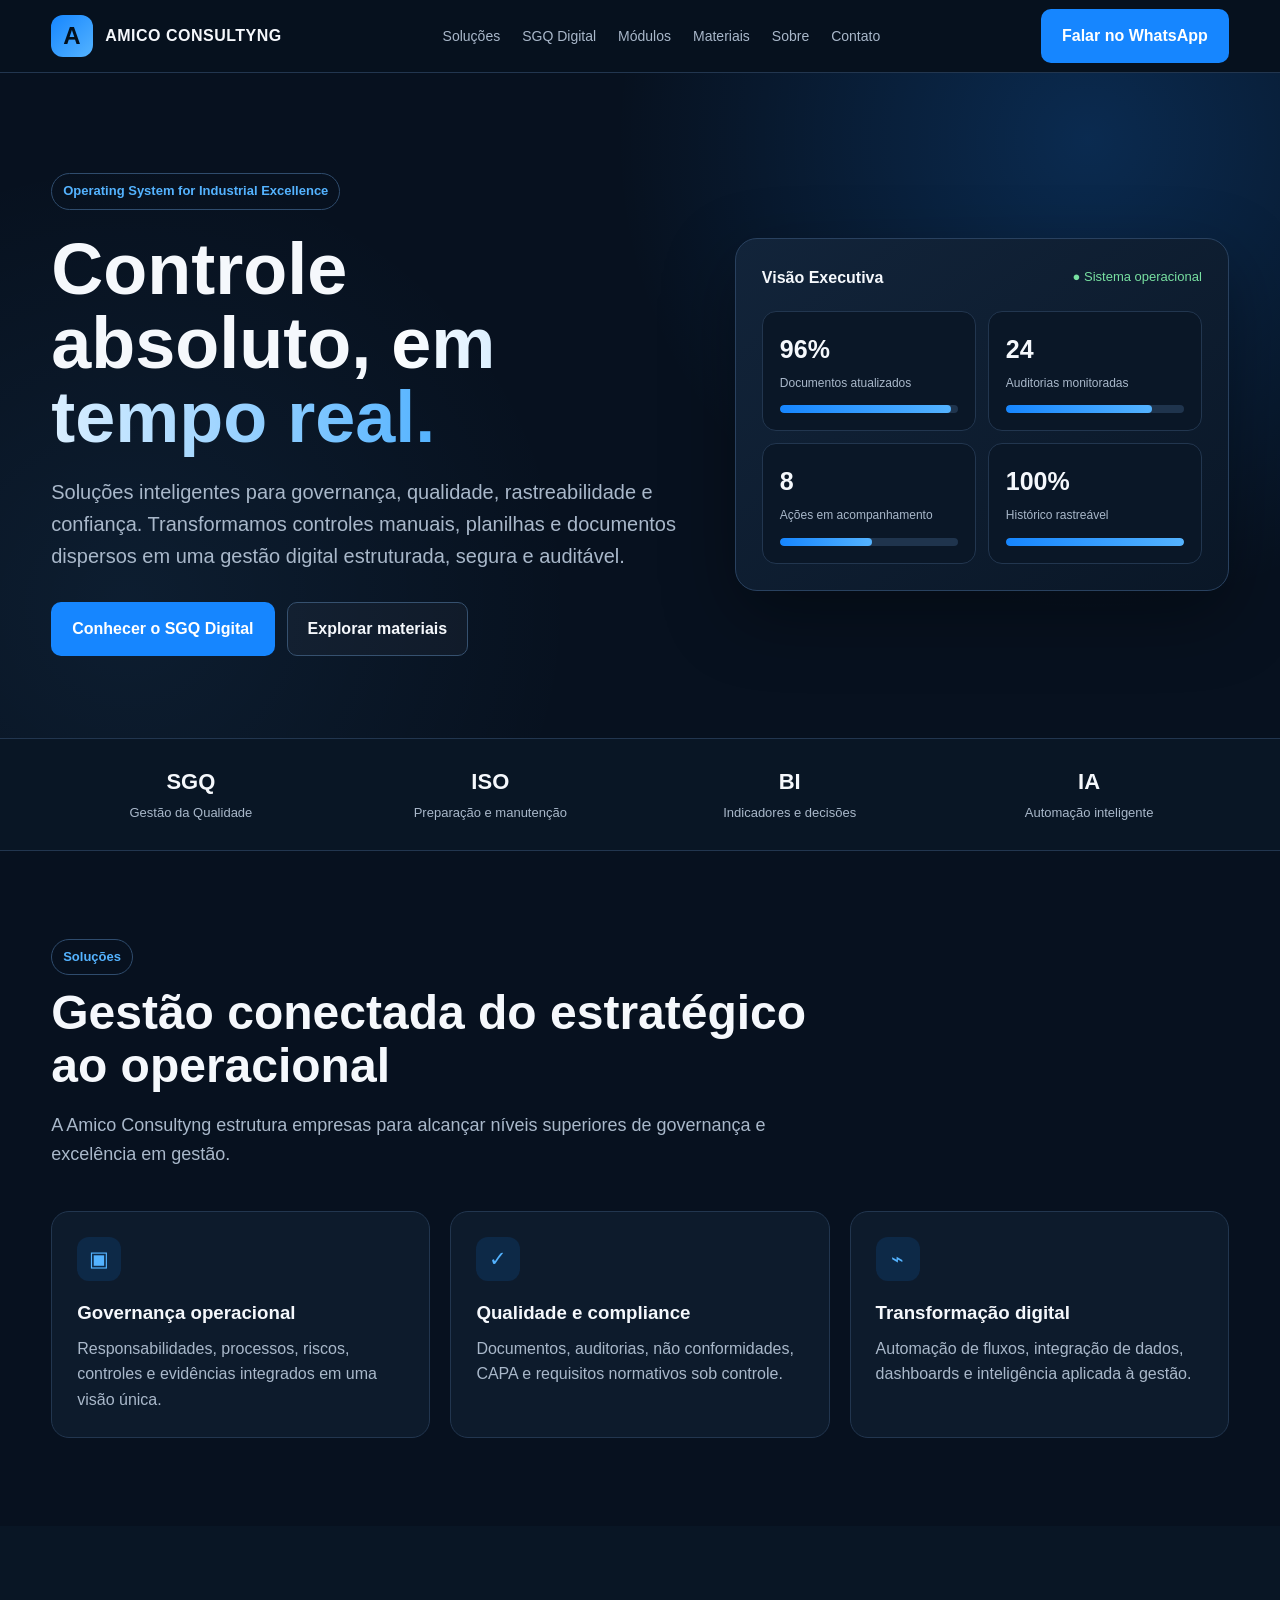
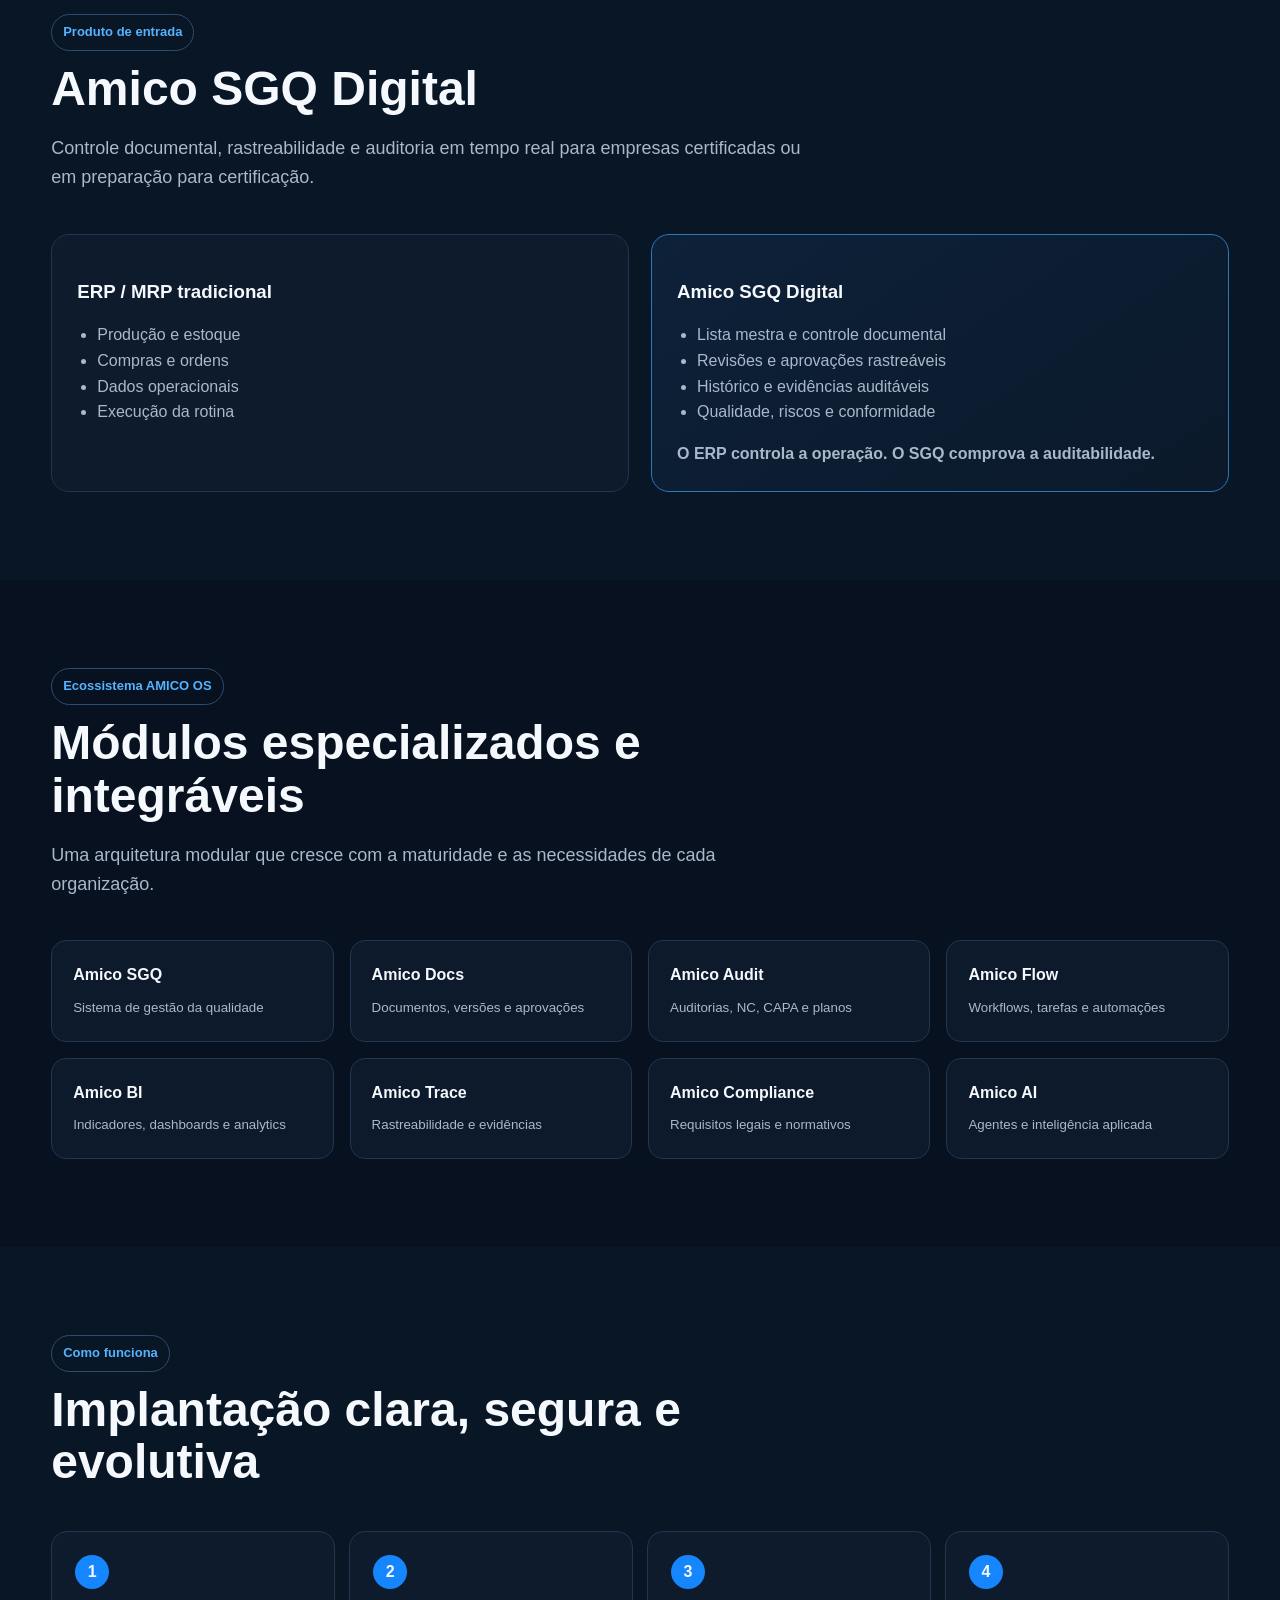
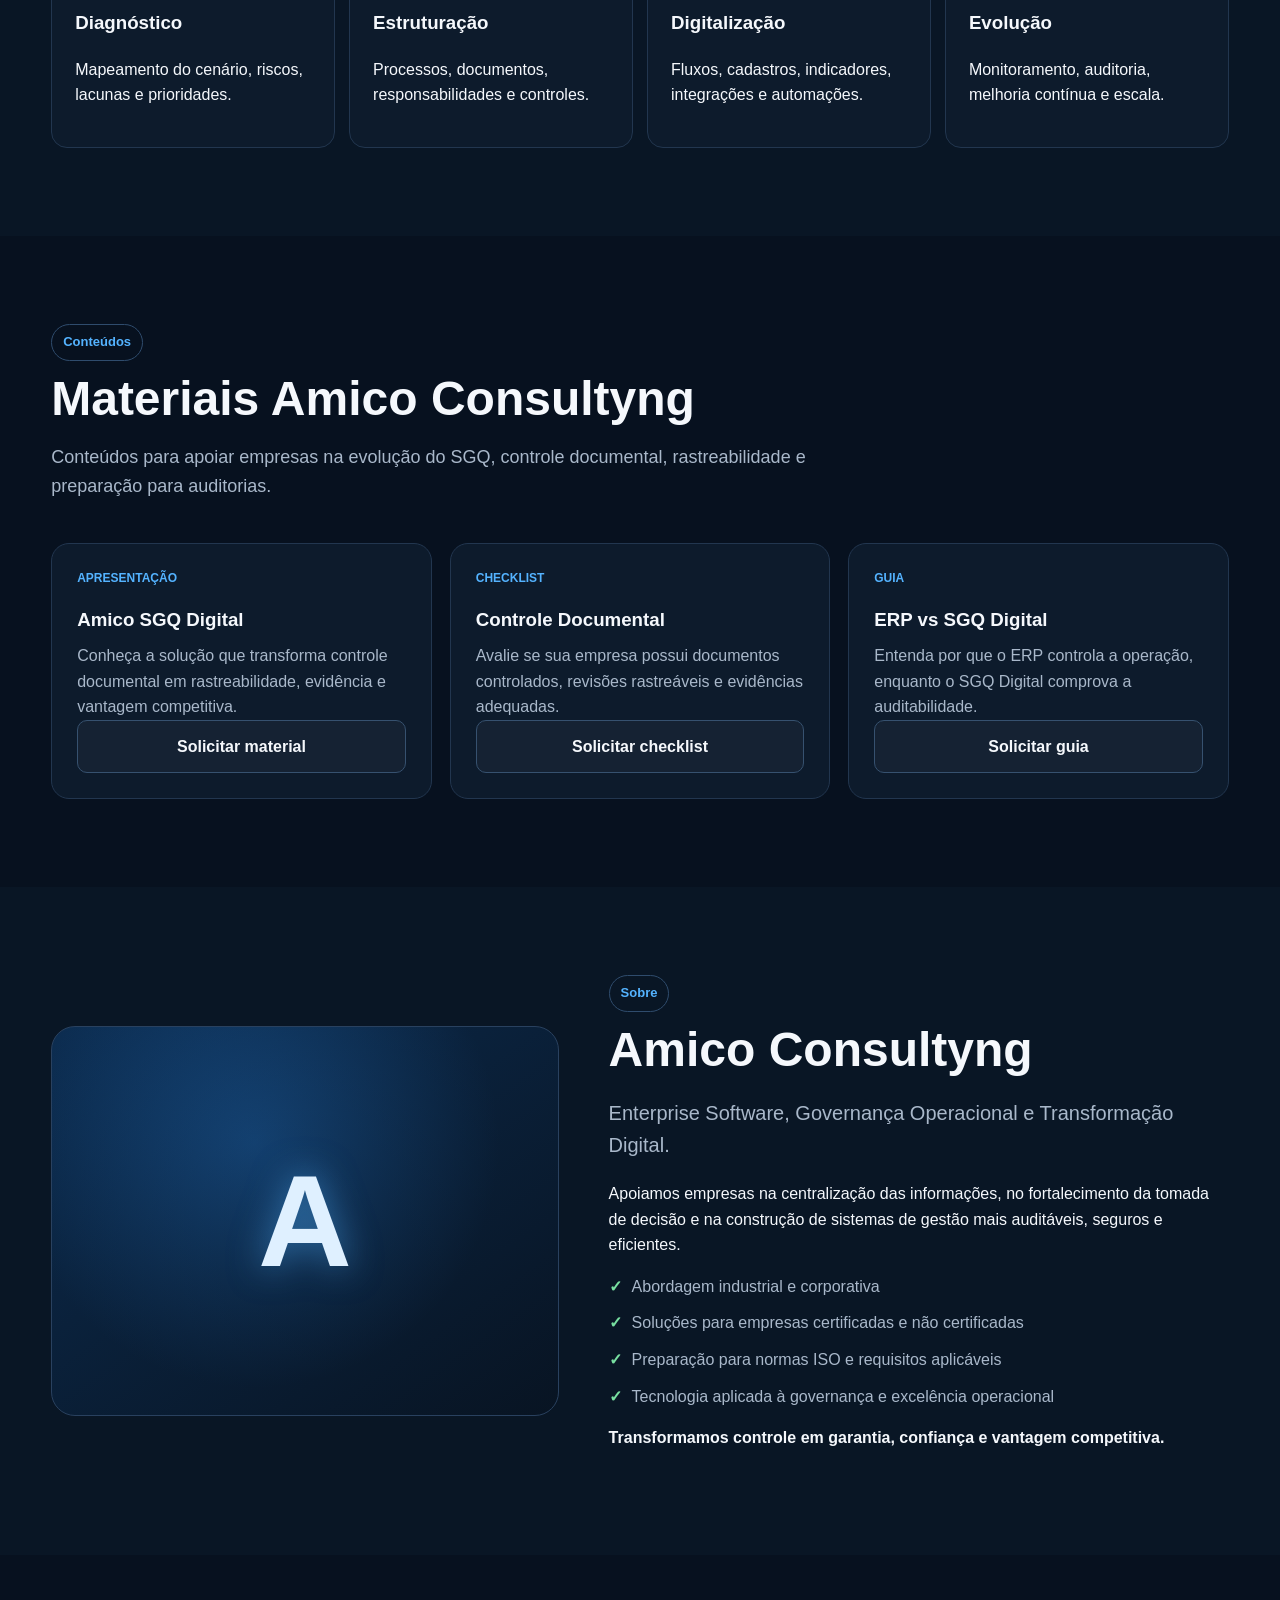
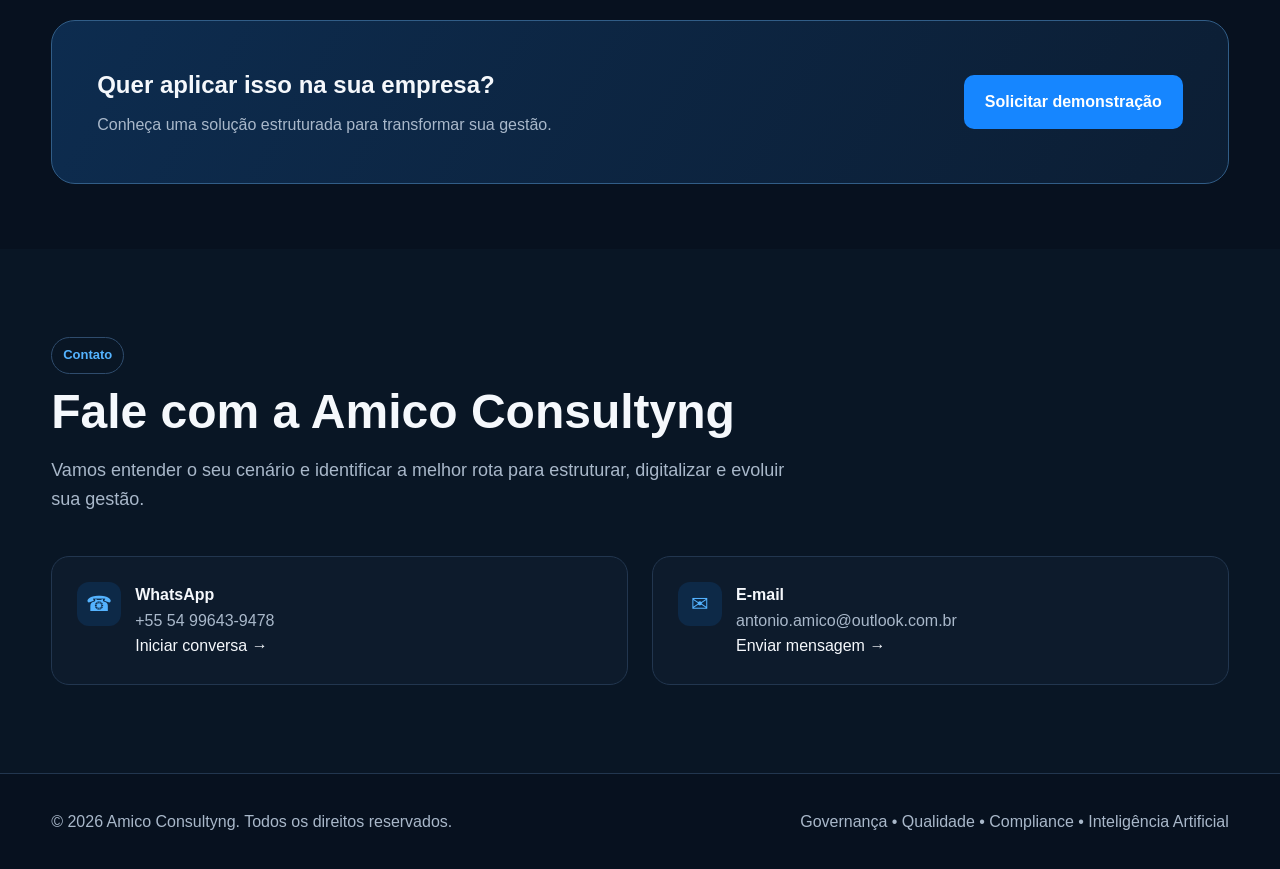
==== index.html @ 5201d505 "feat: criar site institucional completo da Amico Consultyng" ====
<!DOCTYPE html>
<html lang="pt-BR">
<head>
  <meta charset="UTF-8" />
  <meta name="viewport" content="width=device-width, initial-scale=1.0" />
  <meta name="description" content="Soluções inteligentes para sistemas de gestão, controle documental, rastreabilidade, auditorias e transformação digital." />
  <meta name="keywords" content="sistemas de gestão, SGQ Digital, controle documental, rastreabilidade, auditorias, ISO 9001, gestão da qualidade" />
  <meta name="theme-color" content="#07111f" />
  <title>Amico Consultyng | Sistemas de Gestão e SGQ Digital</title>
  <style>
    :root{--bg:#07111f;--surface:#0d1b2c;--surface2:#12243a;--blue:#1686ff;--blue2:#54b3ff;--text:#f5f8fc;--muted:#a9b8ca;--line:#22364f;--white:#fff;--max:1180px}
    *{box-sizing:border-box}html{scroll-behavior:smooth}body{margin:0;font-family:Inter,Segoe UI,Arial,sans-serif;background:var(--bg);color:var(--text);line-height:1.6}a{color:inherit;text-decoration:none}.container{width:min(92%,var(--max));margin:auto}.nav{position:sticky;top:0;z-index:50;background:rgba(7,17,31,.94);backdrop-filter:blur(14px);border-bottom:1px solid var(--line)}.nav-inner{min-height:72px;display:flex;align-items:center;justify-content:space-between;gap:28px}.brand{display:flex;align-items:center;gap:12px;font-weight:800;letter-spacing:.5px}.logo{width:42px;height:42px;border-radius:12px;display:grid;place-items:center;background:linear-gradient(135deg,var(--blue),var(--blue2));font-size:24px;color:#03101d}.links{display:flex;gap:22px;align-items:center;font-size:14px;color:var(--muted)}.links a:hover{color:var(--white)}.btn{display:inline-flex;align-items:center;justify-content:center;gap:8px;padding:13px 20px;border-radius:10px;font-weight:700;border:1px solid transparent;transition:.2s}.btn-primary{background:var(--blue);color:white}.btn-primary:hover{transform:translateY(-1px);background:#2a91ff}.btn-secondary{border-color:#36516f;background:rgba(255,255,255,.03)}.btn-secondary:hover{border-color:var(--blue2)}.hero{padding:100px 0 82px;background:radial-gradient(circle at 85% 10%,rgba(22,134,255,.22),transparent 38%),radial-gradient(circle at 10% 80%,rgba(84,179,255,.08),transparent 35%)}.eyebrow{display:inline-block;padding:7px 11px;border:1px solid #2f4c6d;border-radius:999px;color:var(--blue2);font-size:13px;font-weight:700}.hero-grid{display:grid;grid-template-columns:1.12fr .88fr;gap:55px;align-items:center}.hero h1{font-size:clamp(42px,6vw,72px);line-height:1.03;margin:22px 0}.gradient{background:linear-gradient(90deg,#fff,var(--blue2));-webkit-background-clip:text;background-clip:text;color:transparent}.lead{font-size:20px;color:var(--muted);max-width:720px}.actions{display:flex;flex-wrap:wrap;gap:12px;margin-top:30px}.hero-card{background:linear-gradient(145deg,var(--surface2),#0a1727);border:1px solid #29415f;border-radius:22px;padding:26px;box-shadow:0 25px 70px rgba(0,0,0,.35)}.dash-top{display:flex;justify-content:space-between;align-items:center;margin-bottom:20px}.status{color:#78e0a1;font-size:13px}.metric-grid{display:grid;grid-template-columns:1fr 1fr;gap:12px}.metric{background:#0a1727;border:1px solid var(--line);border-radius:14px;padding:17px}.metric strong{font-size:25px;display:block}.metric span{font-size:12px;color:var(--muted)}.bar{height:8px;background:#1f344d;border-radius:99px;margin-top:11px;overflow:hidden}.bar i{display:block;height:100%;background:linear-gradient(90deg,var(--blue),var(--blue2));border-radius:99px}.trust{border-top:1px solid var(--line);border-bottom:1px solid var(--line);background:#091625}.trust-inner{display:grid;grid-template-columns:repeat(4,1fr);gap:20px;padding:25px 0;text-align:center}.trust strong{display:block;font-size:22px}.trust span{color:var(--muted);font-size:13px}.section{padding:88px 0}.section.alt{background:#091625}.section-head{max-width:760px;margin-bottom:42px}.section h2{font-size:clamp(32px,4vw,48px);line-height:1.1;margin:12px 0}.section-head p{color:var(--muted);font-size:18px}.grid3{display:grid;grid-template-columns:repeat(3,1fr);gap:20px}.card{background:var(--surface);border:1px solid var(--line);border-radius:18px;padding:25px}.card:hover{border-color:#3d638a;transform:translateY(-2px);transition:.2s}.icon{width:44px;height:44px;border-radius:12px;display:grid;place-items:center;background:rgba(22,134,255,.13);color:var(--blue2);font-size:21px}.card h3{margin:17px 0 8px}.card p{color:var(--muted);margin:0}.compare{display:grid;grid-template-columns:1fr 1fr;gap:22px}.compare .card ul{padding-left:20px;color:var(--muted)}.compare .highlight{border-color:#2e78b9;background:linear-gradient(145deg,#0d2139,#0b192a)}.modules{display:grid;grid-template-columns:repeat(4,1fr);gap:16px}.module{padding:21px;border-radius:15px;background:#0c1a2b;border:1px solid var(--line)}.module b{display:block;margin-bottom:6px}.module small{color:var(--muted)}.process{display:grid;grid-template-columns:repeat(4,1fr);gap:14px;counter-reset:step}.step{counter-increment:step;padding:23px;background:var(--surface);border:1px solid var(--line);border-radius:16px}.step:before{content:counter(step);display:grid;place-items:center;width:34px;height:34px;border-radius:50%;background:var(--blue);font-weight:800;margin-bottom:14px}.materials{display:grid;grid-template-columns:repeat(3,1fr);gap:18px}.material{display:flex;flex-direction:column;min-height:230px}.material .tag{color:var(--blue2);font-size:12px;font-weight:700;text-transform:uppercase}.material .btn{margin-top:auto}.about{display:grid;grid-template-columns:.9fr 1.1fr;gap:50px;align-items:center}.about-panel{min-height:390px;border-radius:24px;border:1px solid #29415f;background:linear-gradient(145deg,rgba(22,134,255,.18),rgba(7,17,31,.4)),radial-gradient(circle at 40% 30%,#153e68,transparent 60%);display:grid;place-items:center}.about-logo{font-size:130px;font-weight:900;color:#dff0ff;text-shadow:0 0 35px rgba(84,179,255,.55)}.check{list-style:none;padding:0}.check li{margin:11px 0;color:var(--muted)}.check li:before{content:'✓';color:#78e0a1;font-weight:900;margin-right:10px}.cta{padding:65px 0}.cta-box{border-radius:24px;padding:45px;background:linear-gradient(120deg,#0d2c4f,#0c1e34);border:1px solid #315d87;display:flex;justify-content:space-between;align-items:center;gap:30px}.cta-box h2{margin:0 0 8px}.cta-box p{color:var(--muted);margin:0}.contact-grid{display:grid;grid-template-columns:1fr 1fr;gap:24px}.contact-item{display:flex;gap:14px;align-items:flex-start}.contact-item b{display:block}.contact-item span{color:var(--muted)}footer{border-top:1px solid var(--line);padding:35px 0;color:var(--muted)}.footer-inner{display:flex;justify-content:space-between;gap:20px;flex-wrap:wrap}.menu-btn{display:none;background:none;border:1px solid var(--line);color:white;border-radius:8px;padding:8px 10px}
    @media(max-width:900px){.hero-grid,.about,.compare,.contact-grid{grid-template-columns:1fr}.grid3,.materials{grid-template-columns:1fr 1fr}.modules,.process{grid-template-columns:1fr 1fr}.links{display:none;position:absolute;top:72px;left:0;right:0;background:#07111f;padding:20px;flex-direction:column;border-bottom:1px solid var(--line)}.links.open{display:flex}.menu-btn{display:block}.hero{padding-top:70px}.trust-inner{grid-template-columns:1fr 1fr}.cta-box{align-items:flex-start;flex-direction:column}}
    @media(max-width:600px){.grid3,.materials,.modules,.process{grid-template-columns:1fr}.hero h1{font-size:44px}.metric-grid{grid-template-columns:1fr}.section{padding:65px 0}.cta-box{padding:30px}.nav .btn-primary{display:none}}
  </style>
</head>
<body>
  <nav class="nav">
    <div class="container nav-inner">
      <a class="brand" href="#inicio"><span class="logo">A</span><span>AMICO CONSULTYNG</span></a>
      <button class="menu-btn" aria-label="Abrir menu" onclick="document.querySelector('.links').classList.toggle('open')">☰</button>
      <div class="links">
        <a href="#solucoes">Soluções</a><a href="#sgq">SGQ Digital</a><a href="#modulos">Módulos</a><a href="#materiais">Materiais</a><a href="#sobre">Sobre</a><a href="#contato">Contato</a>
      </div>
      <a class="btn btn-primary" href="https://wa.me/5554996439478?text=Olá,%20vi%20o%20site%20da%20Amico%20Consultyng%20e%20quero%20conhecer%20o%20SGQ%20Digital." target="_blank" rel="noopener">Falar no WhatsApp</a>
    </div>
  </nav>

  <header id="inicio" class="hero">
    <div class="container hero-grid">
      <div>
        <span class="eyebrow">Operating System for Industrial Excellence</span>
        <h1>Controle absoluto, <span class="gradient">em tempo real.</span></h1>
        <p class="lead">Soluções inteligentes para governança, qualidade, rastreabilidade e confiança. Transformamos controles manuais, planilhas e documentos dispersos em uma gestão digital estruturada, segura e auditável.</p>
        <div class="actions"><a class="btn btn-primary" href="#sgq">Conhecer o SGQ Digital</a><a class="btn btn-secondary" href="#materiais">Explorar materiais</a></div>
      </div>
      <div class="hero-card" aria-label="Prévia de dashboard">
        <div class="dash-top"><strong>Visão Executiva</strong><span class="status">● Sistema operacional</span></div>
        <div class="metric-grid">
          <div class="metric"><strong>96%</strong><span>Documentos atualizados</span><div class="bar"><i style="width:96%"></i></div></div>
          <div class="metric"><strong>24</strong><span>Auditorias monitoradas</span><div class="bar"><i style="width:82%"></i></div></div>
          <div class="metric"><strong>8</strong><span>Ações em acompanhamento</span><div class="bar"><i style="width:52%"></i></div></div>
          <div class="metric"><strong>100%</strong><span>Histórico rastreável</span><div class="bar"><i style="width:100%"></i></div></div>
        </div>
      </div>
    </div>
  </header>

  <section class="trust"><div class="container trust-inner"><div><strong>SGQ</strong><span>Gestão da Qualidade</span></div><div><strong>ISO</strong><span>Preparação e manutenção</span></div><div><strong>BI</strong><span>Indicadores e decisões</span></div><div><strong>IA</strong><span>Automação inteligente</span></div></div></section>

  <section id="solucoes" class="section"><div class="container"><div class="section-head"><span class="eyebrow">Soluções</span><h2>Gestão conectada do estratégico ao operacional</h2><p>A Amico Consultyng estrutura empresas para alcançar níveis superiores de governança e excelência em gestão.</p></div><div class="grid3">
    <article class="card"><div class="icon">▣</div><h3>Governança operacional</h3><p>Responsabilidades, processos, riscos, controles e evidências integrados em uma visão única.</p></article>
    <article class="card"><div class="icon">✓</div><h3>Qualidade e compliance</h3><p>Documentos, auditorias, não conformidades, CAPA e requisitos normativos sob controle.</p></article>
    <article class="card"><div class="icon">⌁</div><h3>Transformação digital</h3><p>Automação de fluxos, integração de dados, dashboards e inteligência aplicada à gestão.</p></article>
  </div></div></section>

  <section id="sgq" class="section alt"><div class="container"><div class="section-head"><span class="eyebrow">Produto de entrada</span><h2>Amico SGQ Digital</h2><p>Controle documental, rastreabilidade e auditoria em tempo real para empresas certificadas ou em preparação para certificação.</p></div><div class="compare">
    <article class="card"><h3>ERP / MRP tradicional</h3><ul><li>Produção e estoque</li><li>Compras e ordens</li><li>Dados operacionais</li><li>Execução da rotina</li></ul></article>
    <article class="card highlight"><h3>Amico SGQ Digital</h3><ul><li>Lista mestra e controle documental</li><li>Revisões e aprovações rastreáveis</li><li>Histórico e evidências auditáveis</li><li>Qualidade, riscos e conformidade</li></ul><p><strong>O ERP controla a operação. O SGQ comprova a auditabilidade.</strong></p></article>
  </div></div></section>

  <section id="modulos" class="section"><div class="container"><div class="section-head"><span class="eyebrow">Ecossistema AMICO OS</span><h2>Módulos especializados e integráveis</h2><p>Uma arquitetura modular que cresce com a maturidade e as necessidades de cada organização.</p></div><div class="modules">
    <div class="module"><b>Amico SGQ</b><small>Sistema de gestão da qualidade</small></div><div class="module"><b>Amico Docs</b><small>Documentos, versões e aprovações</small></div><div class="module"><b>Amico Audit</b><small>Auditorias, NC, CAPA e planos</small></div><div class="module"><b>Amico Flow</b><small>Workflows, tarefas e automações</small></div><div class="module"><b>Amico BI</b><small>Indicadores, dashboards e analytics</small></div><div class="module"><b>Amico Trace</b><small>Rastreabilidade e evidências</small></div><div class="module"><b>Amico Compliance</b><small>Requisitos legais e normativos</small></div><div class="module"><b>Amico AI</b><small>Agentes e inteligência aplicada</small></div>
  </div></div></section>

  <section class="section alt"><div class="container"><div class="section-head"><span class="eyebrow">Como funciona</span><h2>Implantação clara, segura e evolutiva</h2></div><div class="process"><div class="step"><h3>Diagnóstico</h3><p>Mapeamento do cenário, riscos, lacunas e prioridades.</p></div><div class="step"><h3>Estruturação</h3><p>Processos, documentos, responsabilidades e controles.</p></div><div class="step"><h3>Digitalização</h3><p>Fluxos, cadastros, indicadores, integrações e automações.</p></div><div class="step"><h3>Evolução</h3><p>Monitoramento, auditoria, melhoria contínua e escala.</p></div></div></div></section>

  <section id="materiais" class="section"><div class="container"><div class="section-head"><span class="eyebrow">Conteúdos</span><h2>Materiais Amico Consultyng</h2><p>Conteúdos para apoiar empresas na evolução do SGQ, controle documental, rastreabilidade e preparação para auditorias.</p></div><div class="materials">
    <article class="card material"><span class="tag">Apresentação</span><h3>Amico SGQ Digital</h3><p>Conheça a solução que transforma controle documental em rastreabilidade, evidência e vantagem competitiva.</p><a class="btn btn-secondary" href="#contato">Solicitar material</a></article>
    <article class="card material"><span class="tag">Checklist</span><h3>Controle Documental</h3><p>Avalie se sua empresa possui documentos controlados, revisões rastreáveis e evidências adequadas.</p><a class="btn btn-secondary" href="#contato">Solicitar checklist</a></article>
    <article class="card material"><span class="tag">Guia</span><h3>ERP vs SGQ Digital</h3><p>Entenda por que o ERP controla a operação, enquanto o SGQ Digital comprova a auditabilidade.</p><a class="btn btn-secondary" href="#contato">Solicitar guia</a></article>
  </div></div></section>

  <section id="sobre" class="section alt"><div class="container about"><div class="about-panel"><div class="about-logo">A</div></div><div><span class="eyebrow">Sobre</span><h2>Amico Consultyng</h2><p class="lead">Enterprise Software, Governança Operacional e Transformação Digital.</p><p>Apoiamos empresas na centralização das informações, no fortalecimento da tomada de decisão e na construção de sistemas de gestão mais auditáveis, seguros e eficientes.</p><ul class="check"><li>Abordagem industrial e corporativa</li><li>Soluções para empresas certificadas e não certificadas</li><li>Preparação para normas ISO e requisitos aplicáveis</li><li>Tecnologia aplicada à governança e excelência operacional</li></ul><p><strong>Transformamos controle em garantia, confiança e vantagem competitiva.</strong></p></div></div></section>

  <section class="cta"><div class="container"><div class="cta-box"><div><h2>Quer aplicar isso na sua empresa?</h2><p>Conheça uma solução estruturada para transformar sua gestão.</p></div><a class="btn btn-primary" href="https://wa.me/5554996439478?text=Olá,%20quero%20solicitar%20uma%20demonstração%20da%20Amico%20Consultyng." target="_blank" rel="noopener">Solicitar demonstração</a></div></div></section>

  <section id="contato" class="section alt"><div class="container"><div class="section-head"><span class="eyebrow">Contato</span><h2>Fale com a Amico Consultyng</h2><p>Vamos entender o seu cenário e identificar a melhor rota para estruturar, digitalizar e evoluir sua gestão.</p></div><div class="contact-grid">
    <div class="card contact-item"><div class="icon">☎</div><div><b>WhatsApp</b><span>+55 54 99643-9478</span><br><a href="https://wa.me/5554996439478" target="_blank" rel="noopener">Iniciar conversa →</a></div></div>
    <div class="card contact-item"><div class="icon">✉</div><div><b>E-mail</b><span>antonio.amico@outlook.com.br</span><br><a href="mailto:antonio.amico@outlook.com.br">Enviar mensagem →</a></div></div>
  </div></div></section>

  <footer><div class="container footer-inner"><div>© <span id="year"></span> Amico Consultyng. Todos os direitos reservados.</div><div>Governança • Qualidade • Compliance • Inteligência Artificial</div></div></footer>
  <script>document.getElementById('year').textContent=new Date().getFullYear();document.querySelectorAll('.links a').forEach(a=>a.addEventListener('click',()=>document.querySelector('.links').classList.remove('open')));</script>
</body>
</html>
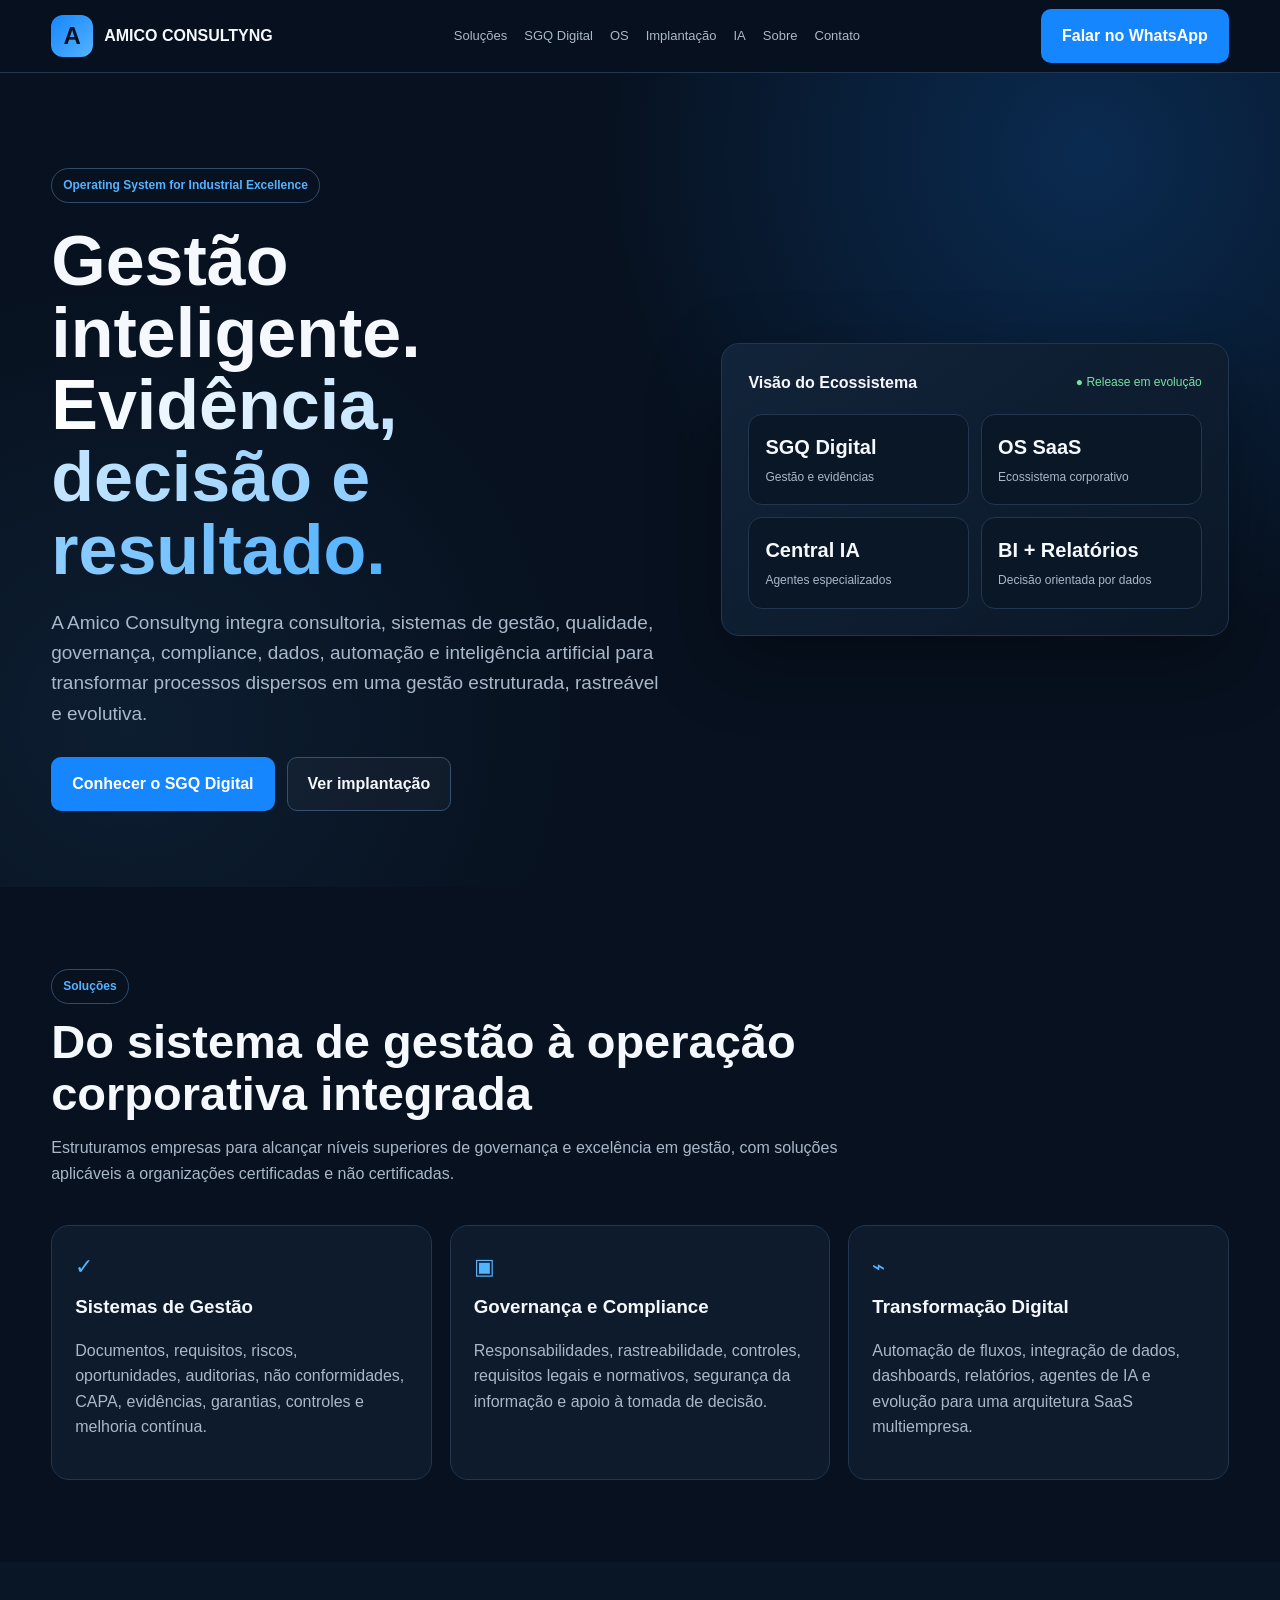
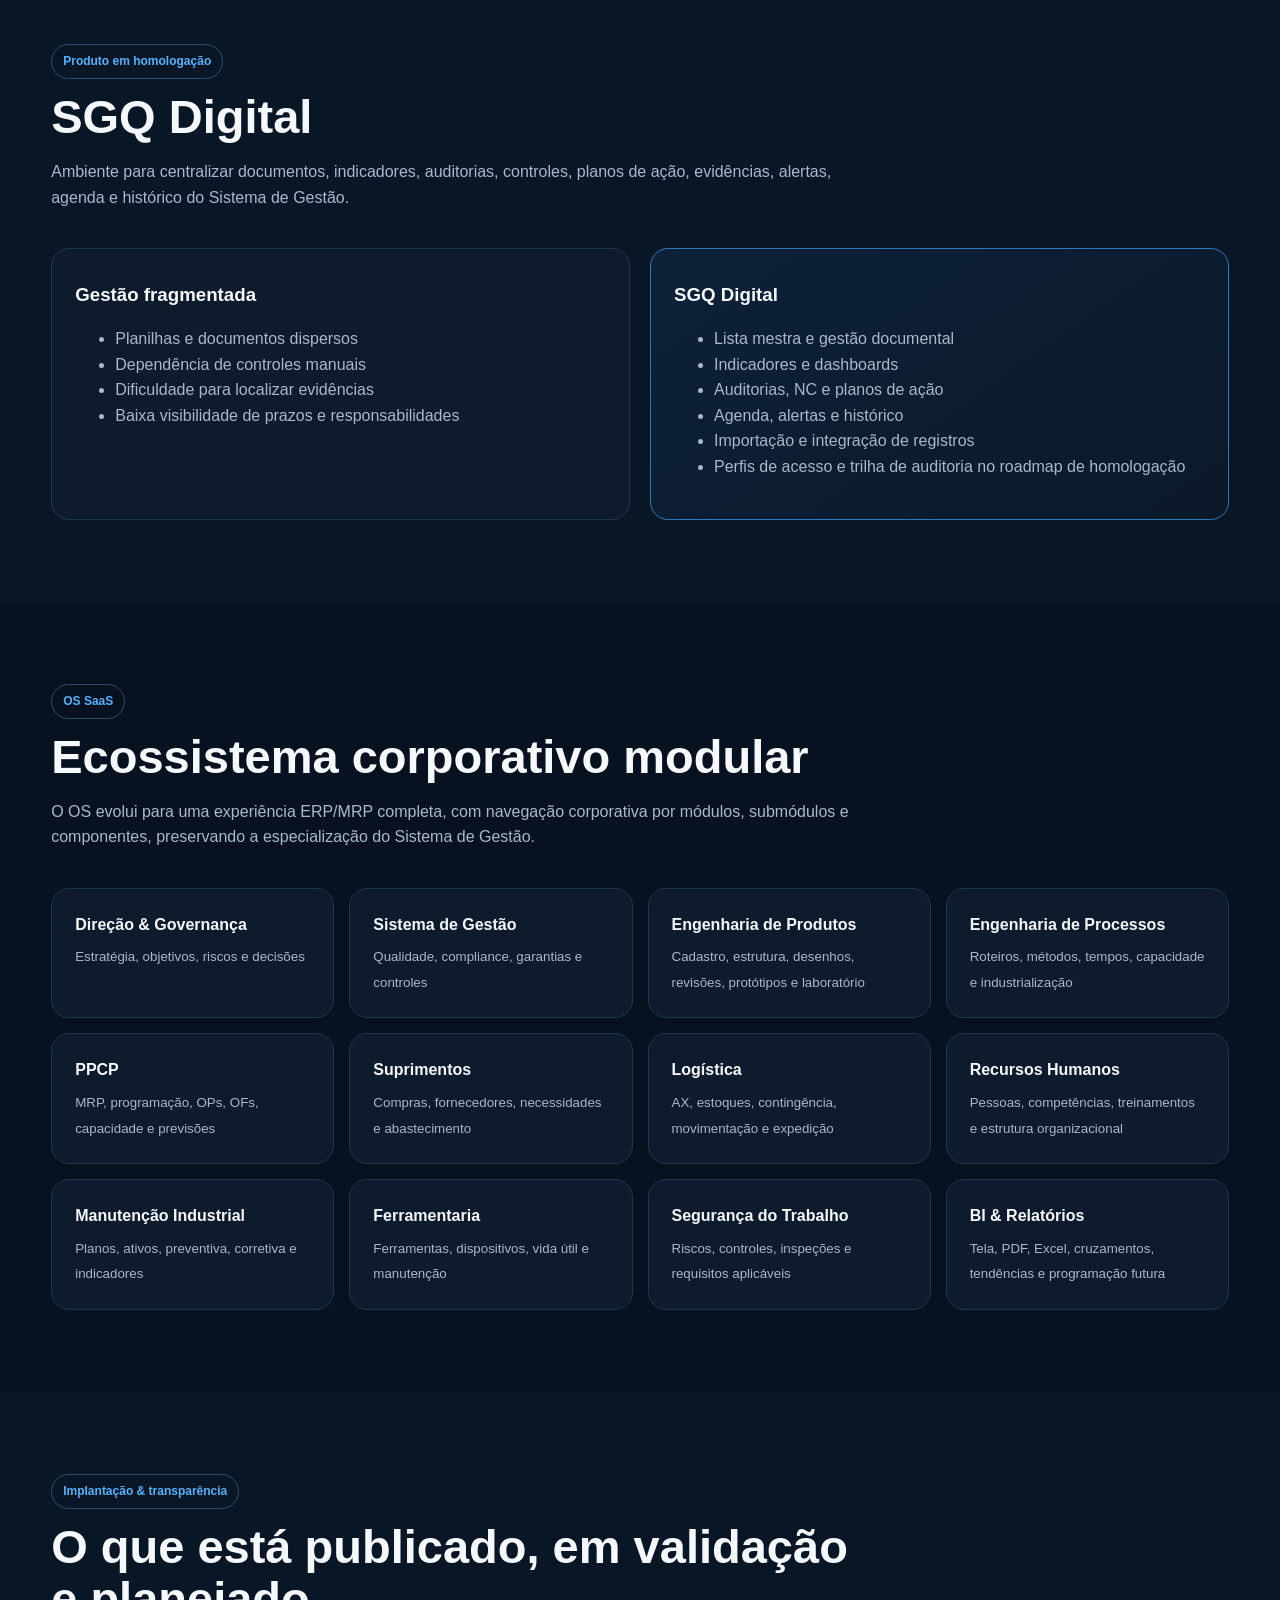
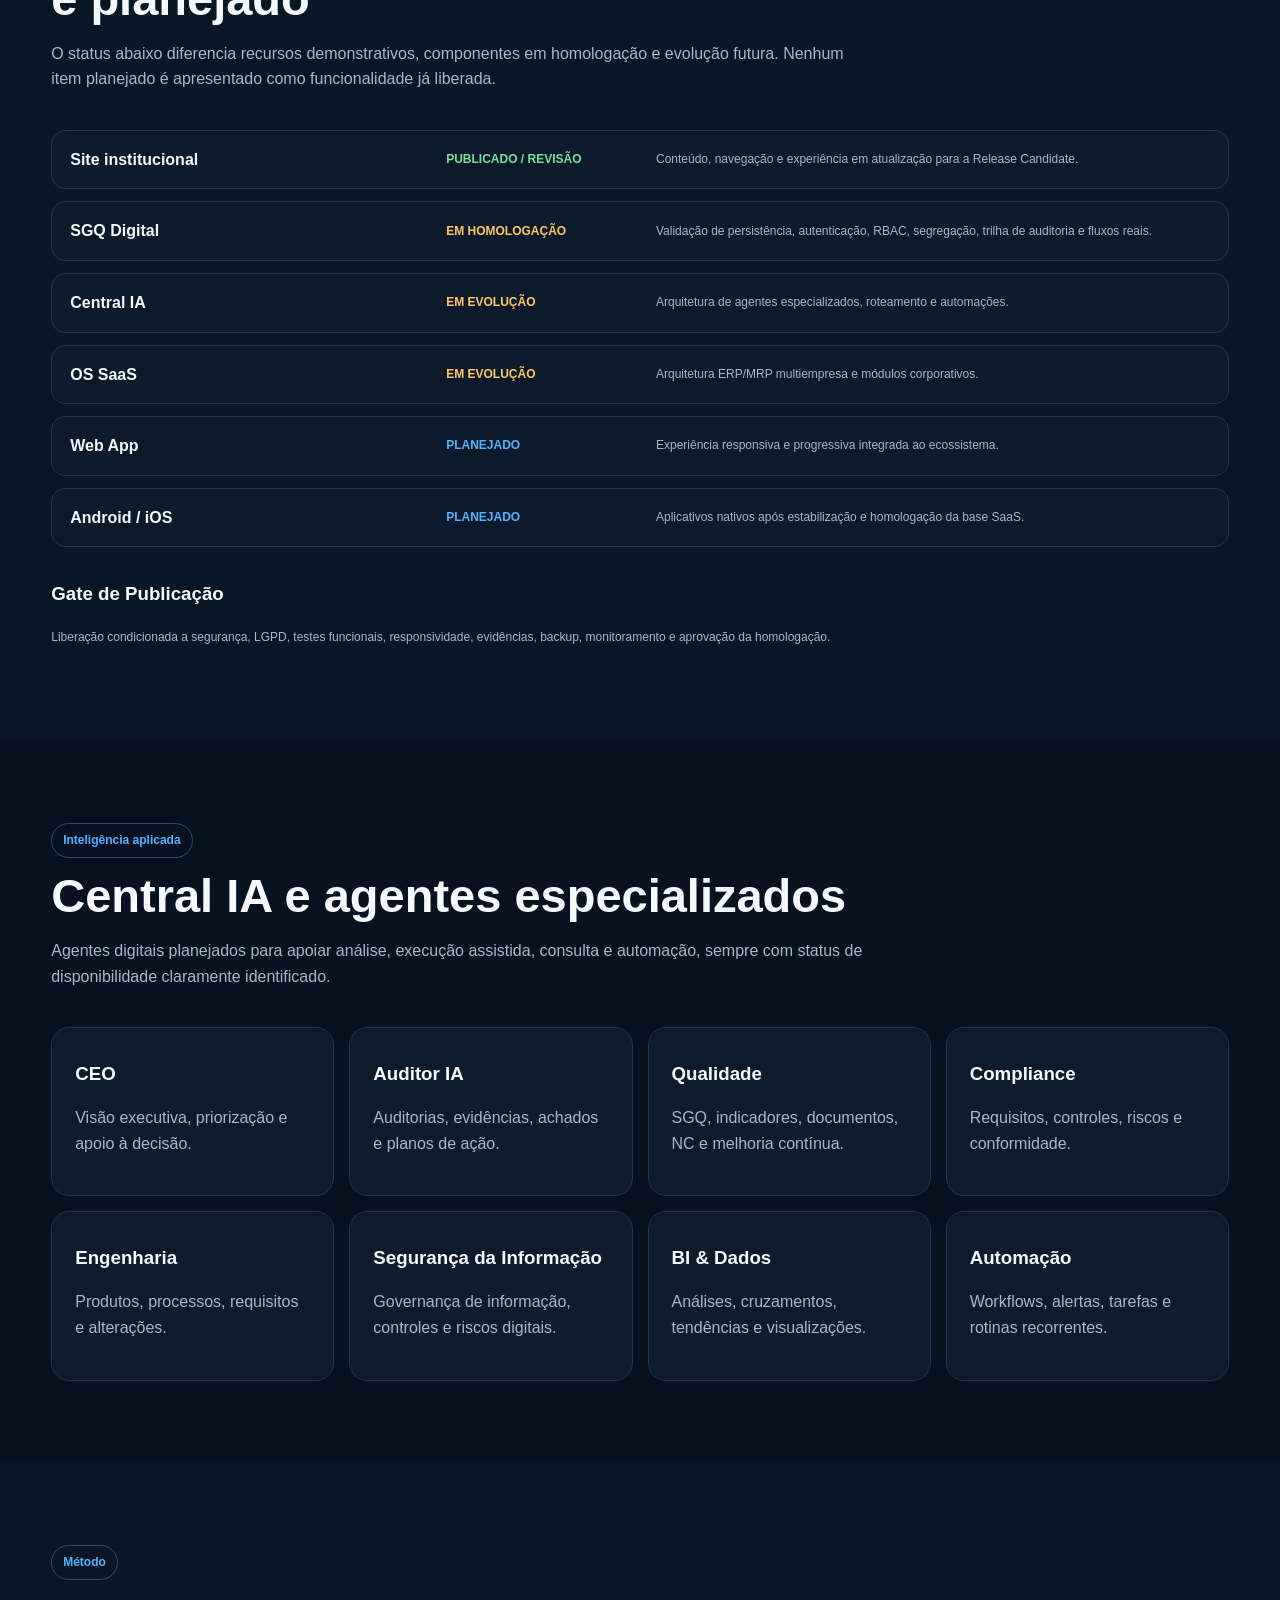
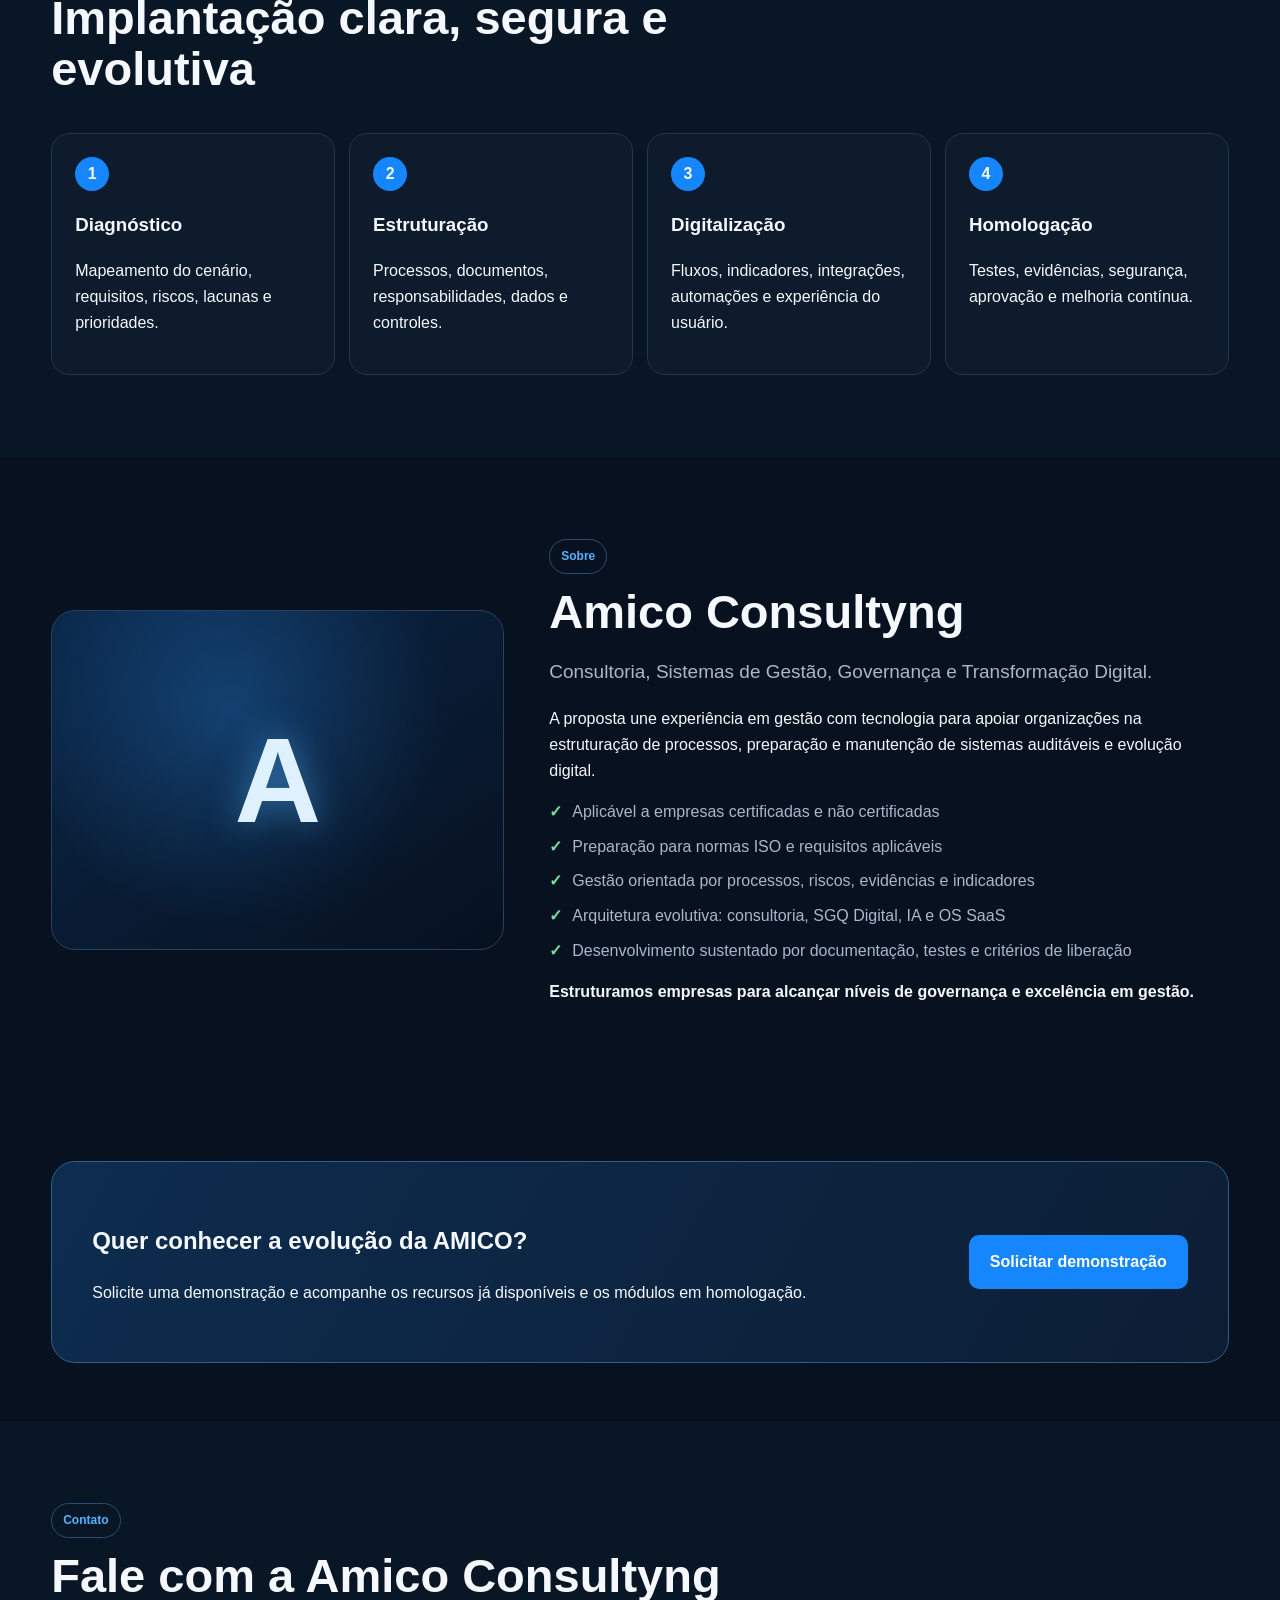
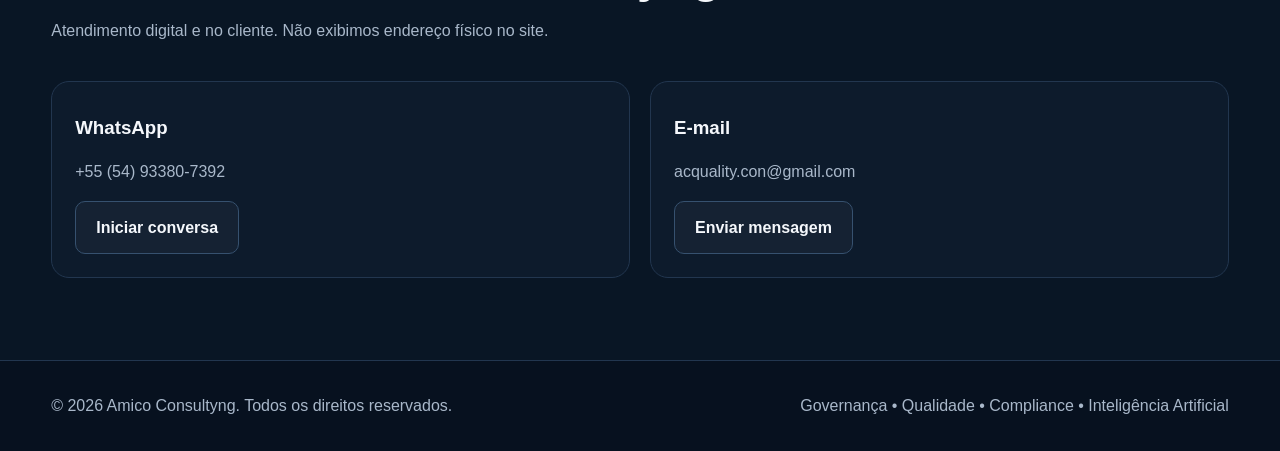
==== commit fe50b915: "Atualiza site AMICO para RC 1.0 preservando baseline" ====
--- a/index.html
+++ b/index.html
@@ -1,86 +1,22 @@
 <!DOCTYPE html>
 <html lang="pt-BR">
 <head>
-  <meta charset="UTF-8" />
-  <meta name="viewport" content="width=device-width, initial-scale=1.0" />
-  <meta name="description" content="Soluções inteligentes para sistemas de gestão, controle documental, rastreabilidade, auditorias e transformação digital." />
-  <meta name="keywords" content="sistemas de gestão, SGQ Digital, controle documental, rastreabilidade, auditorias, ISO 9001, gestão da qualidade" />
-  <meta name="theme-color" content="#07111f" />
-  <title>Amico Consultyng | Sistemas de Gestão e SGQ Digital</title>
-  <style>
-    :root{--bg:#07111f;--surface:#0d1b2c;--surface2:#12243a;--blue:#1686ff;--blue2:#54b3ff;--text:#f5f8fc;--muted:#a9b8ca;--line:#22364f;--white:#fff;--max:1180px}
-    *{box-sizing:border-box}html{scroll-behavior:smooth}body{margin:0;font-family:Inter,Segoe UI,Arial,sans-serif;background:var(--bg);color:var(--text);line-height:1.6}a{color:inherit;text-decoration:none}.container{width:min(92%,var(--max));margin:auto}.nav{position:sticky;top:0;z-index:50;background:rgba(7,17,31,.94);backdrop-filter:blur(14px);border-bottom:1px solid var(--line)}.nav-inner{min-height:72px;display:flex;align-items:center;justify-content:space-between;gap:28px}.brand{display:flex;align-items:center;gap:12px;font-weight:800;letter-spacing:.5px}.logo{width:42px;height:42px;border-radius:12px;display:grid;place-items:center;background:linear-gradient(135deg,var(--blue),var(--blue2));font-size:24px;color:#03101d}.links{display:flex;gap:22px;align-items:center;font-size:14px;color:var(--muted)}.links a:hover{color:var(--white)}.btn{display:inline-flex;align-items:center;justify-content:center;gap:8px;padding:13px 20px;border-radius:10px;font-weight:700;border:1px solid transparent;transition:.2s}.btn-primary{background:var(--blue);color:white}.btn-primary:hover{transform:translateY(-1px);background:#2a91ff}.btn-secondary{border-color:#36516f;background:rgba(255,255,255,.03)}.btn-secondary:hover{border-color:var(--blue2)}.hero{padding:100px 0 82px;background:radial-gradient(circle at 85% 10%,rgba(22,134,255,.22),transparent 38%),radial-gradient(circle at 10% 80%,rgba(84,179,255,.08),transparent 35%)}.eyebrow{display:inline-block;padding:7px 11px;border:1px solid #2f4c6d;border-radius:999px;color:var(--blue2);font-size:13px;font-weight:700}.hero-grid{display:grid;grid-template-columns:1.12fr .88fr;gap:55px;align-items:center}.hero h1{font-size:clamp(42px,6vw,72px);line-height:1.03;margin:22px 0}.gradient{background:linear-gradient(90deg,#fff,var(--blue2));-webkit-background-clip:text;background-clip:text;color:transparent}.lead{font-size:20px;color:var(--muted);max-width:720px}.actions{display:flex;flex-wrap:wrap;gap:12px;margin-top:30px}.hero-card{background:linear-gradient(145deg,var(--surface2),#0a1727);border:1px solid #29415f;border-radius:22px;padding:26px;box-shadow:0 25px 70px rgba(0,0,0,.35)}.dash-top{display:flex;justify-content:space-between;align-items:center;margin-bottom:20px}.status{color:#78e0a1;font-size:13px}.metric-grid{display:grid;grid-template-columns:1fr 1fr;gap:12px}.metric{background:#0a1727;border:1px solid var(--line);border-radius:14px;padding:17px}.metric strong{font-size:25px;display:block}.metric span{font-size:12px;color:var(--muted)}.bar{height:8px;background:#1f344d;border-radius:99px;margin-top:11px;overflow:hidden}.bar i{display:block;height:100%;background:linear-gradient(90deg,var(--blue),var(--blue2));border-radius:99px}.trust{border-top:1px solid var(--line);border-bottom:1px solid var(--line);background:#091625}.trust-inner{display:grid;grid-template-columns:repeat(4,1fr);gap:20px;padding:25px 0;text-align:center}.trust strong{display:block;font-size:22px}.trust span{color:var(--muted);font-size:13px}.section{padding:88px 0}.section.alt{background:#091625}.section-head{max-width:760px;margin-bottom:42px}.section h2{font-size:clamp(32px,4vw,48px);line-height:1.1;margin:12px 0}.section-head p{color:var(--muted);font-size:18px}.grid3{display:grid;grid-template-columns:repeat(3,1fr);gap:20px}.card{background:var(--surface);border:1px solid var(--line);border-radius:18px;padding:25px}.card:hover{border-color:#3d638a;transform:translateY(-2px);transition:.2s}.icon{width:44px;height:44px;border-radius:12px;display:grid;place-items:center;background:rgba(22,134,255,.13);color:var(--blue2);font-size:21px}.card h3{margin:17px 0 8px}.card p{color:var(--muted);margin:0}.compare{display:grid;grid-template-columns:1fr 1fr;gap:22px}.compare .card ul{padding-left:20px;color:var(--muted)}.compare .highlight{border-color:#2e78b9;background:linear-gradient(145deg,#0d2139,#0b192a)}.modules{display:grid;grid-template-columns:repeat(4,1fr);gap:16px}.module{padding:21px;border-radius:15px;background:#0c1a2b;border:1px solid var(--line)}.module b{display:block;margin-bottom:6px}.module small{color:var(--muted)}.process{display:grid;grid-template-columns:repeat(4,1fr);gap:14px;counter-reset:step}.step{counter-increment:step;padding:23px;background:var(--surface);border:1px solid var(--line);border-radius:16px}.step:before{content:counter(step);display:grid;place-items:center;width:34px;height:34px;border-radius:50%;background:var(--blue);font-weight:800;margin-bottom:14px}.materials{display:grid;grid-template-columns:repeat(3,1fr);gap:18px}.material{display:flex;flex-direction:column;min-height:230px}.material .tag{color:var(--blue2);font-size:12px;font-weight:700;text-transform:uppercase}.material .btn{margin-top:auto}.about{display:grid;grid-template-columns:.9fr 1.1fr;gap:50px;align-items:center}.about-panel{min-height:390px;border-radius:24px;border:1px solid #29415f;background:linear-gradient(145deg,rgba(22,134,255,.18),rgba(7,17,31,.4)),radial-gradient(circle at 40% 30%,#153e68,transparent 60%);display:grid;place-items:center}.about-logo{font-size:130px;font-weight:900;color:#dff0ff;text-shadow:0 0 35px rgba(84,179,255,.55)}.check{list-style:none;padding:0}.check li{margin:11px 0;color:var(--muted)}.check li:before{content:'✓';color:#78e0a1;font-weight:900;margin-right:10px}.cta{padding:65px 0}.cta-box{border-radius:24px;padding:45px;background:linear-gradient(120deg,#0d2c4f,#0c1e34);border:1px solid #315d87;display:flex;justify-content:space-between;align-items:center;gap:30px}.cta-box h2{margin:0 0 8px}.cta-box p{color:var(--muted);margin:0}.contact-grid{display:grid;grid-template-columns:1fr 1fr;gap:24px}.contact-item{display:flex;gap:14px;align-items:flex-start}.contact-item b{display:block}.contact-item span{color:var(--muted)}footer{border-top:1px solid var(--line);padding:35px 0;color:var(--muted)}.footer-inner{display:flex;justify-content:space-between;gap:20px;flex-wrap:wrap}.menu-btn{display:none;background:none;border:1px solid var(--line);color:white;border-radius:8px;padding:8px 10px}
-    @media(max-width:900px){.hero-grid,.about,.compare,.contact-grid{grid-template-columns:1fr}.grid3,.materials{grid-template-columns:1fr 1fr}.modules,.process{grid-template-columns:1fr 1fr}.links{display:none;position:absolute;top:72px;left:0;right:0;background:#07111f;padding:20px;flex-direction:column;border-bottom:1px solid var(--line)}.links.open{display:flex}.menu-btn{display:block}.hero{padding-top:70px}.trust-inner{grid-template-columns:1fr 1fr}.cta-box{align-items:flex-start;flex-direction:column}}
-    @media(max-width:600px){.grid3,.materials,.modules,.process{grid-template-columns:1fr}.hero h1{font-size:44px}.metric-grid{grid-template-columns:1fr}.section{padding:65px 0}.cta-box{padding:30px}.nav .btn-primary{display:none}}
-  </style>
-</head>
-<body>
-  <nav class="nav">
-    <div class="container nav-inner">
-      <a class="brand" href="#inicio"><span class="logo">A</span><span>AMICO CONSULTYNG</span></a>
-      <button class="menu-btn" aria-label="Abrir menu" onclick="document.querySelector('.links').classList.toggle('open')">☰</button>
-      <div class="links">
-        <a href="#solucoes">Soluções</a><a href="#sgq">SGQ Digital</a><a href="#modulos">Módulos</a><a href="#materiais">Materiais</a><a href="#sobre">Sobre</a><a href="#contato">Contato</a>
-      </div>
-      <a class="btn btn-primary" href="https://wa.me/5554996439478?text=Olá,%20vi%20o%20site%20da%20Amico%20Consultyng%20e%20quero%20conhecer%20o%20SGQ%20Digital." target="_blank" rel="noopener">Falar no WhatsApp</a>
-    </div>
-  </nav>
-
-  <header id="inicio" class="hero">
-    <div class="container hero-grid">
-      <div>
-        <span class="eyebrow">Operating System for Industrial Excellence</span>
-        <h1>Controle absoluto, <span class="gradient">em tempo real.</span></h1>
-        <p class="lead">Soluções inteligentes para governança, qualidade, rastreabilidade e confiança. Transformamos controles manuais, planilhas e documentos dispersos em uma gestão digital estruturada, segura e auditável.</p>
-        <div class="actions"><a class="btn btn-primary" href="#sgq">Conhecer o SGQ Digital</a><a class="btn btn-secondary" href="#materiais">Explorar materiais</a></div>
-      </div>
-      <div class="hero-card" aria-label="Prévia de dashboard">
-        <div class="dash-top"><strong>Visão Executiva</strong><span class="status">● Sistema operacional</span></div>
-        <div class="metric-grid">
-          <div class="metric"><strong>96%</strong><span>Documentos atualizados</span><div class="bar"><i style="width:96%"></i></div></div>
-          <div class="metric"><strong>24</strong><span>Auditorias monitoradas</span><div class="bar"><i style="width:82%"></i></div></div>
-          <div class="metric"><strong>8</strong><span>Ações em acompanhamento</span><div class="bar"><i style="width:52%"></i></div></div>
-          <div class="metric"><strong>100%</strong><span>Histórico rastreável</span><div class="bar"><i style="width:100%"></i></div></div>
-        </div>
-      </div>
-    </div>
-  </header>
-
-  <section class="trust"><div class="container trust-inner"><div><strong>SGQ</strong><span>Gestão da Qualidade</span></div><div><strong>ISO</strong><span>Preparação e manutenção</span></div><div><strong>BI</strong><span>Indicadores e decisões</span></div><div><strong>IA</strong><span>Automação inteligente</span></div></div></section>
-
-  <section id="solucoes" class="section"><div class="container"><div class="section-head"><span class="eyebrow">Soluções</span><h2>Gestão conectada do estratégico ao operacional</h2><p>A Amico Consultyng estrutura empresas para alcançar níveis superiores de governança e excelência em gestão.</p></div><div class="grid3">
-    <article class="card"><div class="icon">▣</div><h3>Governança operacional</h3><p>Responsabilidades, processos, riscos, controles e evidências integrados em uma visão única.</p></article>
-    <article class="card"><div class="icon">✓</div><h3>Qualidade e compliance</h3><p>Documentos, auditorias, não conformidades, CAPA e requisitos normativos sob controle.</p></article>
-    <article class="card"><div class="icon">⌁</div><h3>Transformação digital</h3><p>Automação de fluxos, integração de dados, dashboards e inteligência aplicada à gestão.</p></article>
-  </div></div></section>
-
-  <section id="sgq" class="section alt"><div class="container"><div class="section-head"><span class="eyebrow">Produto de entrada</span><h2>Amico SGQ Digital</h2><p>Controle documental, rastreabilidade e auditoria em tempo real para empresas certificadas ou em preparação para certificação.</p></div><div class="compare">
-    <article class="card"><h3>ERP / MRP tradicional</h3><ul><li>Produção e estoque</li><li>Compras e ordens</li><li>Dados operacionais</li><li>Execução da rotina</li></ul></article>
-    <article class="card highlight"><h3>Amico SGQ Digital</h3><ul><li>Lista mestra e controle documental</li><li>Revisões e aprovações rastreáveis</li><li>Histórico e evidências auditáveis</li><li>Qualidade, riscos e conformidade</li></ul><p><strong>O ERP controla a operação. O SGQ comprova a auditabilidade.</strong></p></article>
-  </div></div></section>
-
-  <section id="modulos" class="section"><div class="container"><div class="section-head"><span class="eyebrow">Ecossistema AMICO OS</span><h2>Módulos especializados e integráveis</h2><p>Uma arquitetura modular que cresce com a maturidade e as necessidades de cada organização.</p></div><div class="modules">
-    <div class="module"><b>Amico SGQ</b><small>Sistema de gestão da qualidade</small></div><div class="module"><b>Amico Docs</b><small>Documentos, versões e aprovações</small></div><div class="module"><b>Amico Audit</b><small>Auditorias, NC, CAPA e planos</small></div><div class="module"><b>Amico Flow</b><small>Workflows, tarefas e automações</small></div><div class="module"><b>Amico BI</b><small>Indicadores, dashboards e analytics</small></div><div class="module"><b>Amico Trace</b><small>Rastreabilidade e evidências</small></div><div class="module"><b>Amico Compliance</b><small>Requisitos legais e normativos</small></div><div class="module"><b>Amico AI</b><small>Agentes e inteligência aplicada</small></div>
-  </div></div></section>
-
-  <section class="section alt"><div class="container"><div class="section-head"><span class="eyebrow">Como funciona</span><h2>Implantação clara, segura e evolutiva</h2></div><div class="process"><div class="step"><h3>Diagnóstico</h3><p>Mapeamento do cenário, riscos, lacunas e prioridades.</p></div><div class="step"><h3>Estruturação</h3><p>Processos, documentos, responsabilidades e controles.</p></div><div class="step"><h3>Digitalização</h3><p>Fluxos, cadastros, indicadores, integrações e automações.</p></div><div class="step"><h3>Evolução</h3><p>Monitoramento, auditoria, melhoria contínua e escala.</p></div></div></div></section>
-
-  <section id="materiais" class="section"><div class="container"><div class="section-head"><span class="eyebrow">Conteúdos</span><h2>Materiais Amico Consultyng</h2><p>Conteúdos para apoiar empresas na evolução do SGQ, controle documental, rastreabilidade e preparação para auditorias.</p></div><div class="materials">
-    <article class="card material"><span class="tag">Apresentação</span><h3>Amico SGQ Digital</h3><p>Conheça a solução que transforma controle documental em rastreabilidade, evidência e vantagem competitiva.</p><a class="btn btn-secondary" href="#contato">Solicitar material</a></article>
-    <article class="card material"><span class="tag">Checklist</span><h3>Controle Documental</h3><p>Avalie se sua empresa possui documentos controlados, revisões rastreáveis e evidências adequadas.</p><a class="btn btn-secondary" href="#contato">Solicitar checklist</a></article>
-    <article class="card material"><span class="tag">Guia</span><h3>ERP vs SGQ Digital</h3><p>Entenda por que o ERP controla a operação, enquanto o SGQ Digital comprova a auditabilidade.</p><a class="btn btn-secondary" href="#contato">Solicitar guia</a></article>
-  </div></div></section>
-
-  <section id="sobre" class="section alt"><div class="container about"><div class="about-panel"><div class="about-logo">A</div></div><div><span class="eyebrow">Sobre</span><h2>Amico Consultyng</h2><p class="lead">Enterprise Software, Governança Operacional e Transformação Digital.</p><p>Apoiamos empresas na centralização das informações, no fortalecimento da tomada de decisão e na construção de sistemas de gestão mais auditáveis, seguros e eficientes.</p><ul class="check"><li>Abordagem industrial e corporativa</li><li>Soluções para empresas certificadas e não certificadas</li><li>Preparação para normas ISO e requisitos aplicáveis</li><li>Tecnologia aplicada à governança e excelência operacional</li></ul><p><strong>Transformamos controle em garantia, confiança e vantagem competitiva.</strong></p></div></div></section>
-
-  <section class="cta"><div class="container"><div class="cta-box"><div><h2>Quer aplicar isso na sua empresa?</h2><p>Conheça uma solução estruturada para transformar sua gestão.</p></div><a class="btn btn-primary" href="https://wa.me/5554996439478?text=Olá,%20quero%20solicitar%20uma%20demonstração%20da%20Amico%20Consultyng." target="_blank" rel="noopener">Solicitar demonstração</a></div></div></section>
-
-  <section id="contato" class="section alt"><div class="container"><div class="section-head"><span class="eyebrow">Contato</span><h2>Fale com a Amico Consultyng</h2><p>Vamos entender o seu cenário e identificar a melhor rota para estruturar, digitalizar e evoluir sua gestão.</p></div><div class="contact-grid">
-    <div class="card contact-item"><div class="icon">☎</div><div><b>WhatsApp</b><span>+55 54 99643-9478</span><br><a href="https://wa.me/5554996439478" target="_blank" rel="noopener">Iniciar conversa →</a></div></div>
-    <div class="card contact-item"><div class="icon">✉</div><div><b>E-mail</b><span>antonio.amico@outlook.com.br</span><br><a href="mailto:antonio.amico@outlook.com.br">Enviar mensagem →</a></div></div>
-  </div></div></section>
-
-  <footer><div class="container footer-inner"><div>© <span id="year"></span> Amico Consultyng. Todos os direitos reservados.</div><div>Governança • Qualidade • Compliance • Inteligência Artificial</div></div></footer>
-  <script>document.getElementById('year').textContent=new Date().getFullYear();document.querySelectorAll('.links a').forEach(a=>a.addEventListener('click',()=>document.querySelector('.links').classList.remove('open')));</script>
-</body>
-</html>+<meta charset="UTF-8"><meta name="viewport" content="width=device-width,initial-scale=1.0">
+<meta name="description" content="Amico Consultyng: consultoria, sistemas de gestão, SGQ Digital, governança, compliance, auditorias, indicadores, automação e inteligência artificial aplicada à gestão.">
+<meta name="keywords" content="Amico Consultyng, SGQ Digital, sistemas de gestão, ISO 9001, auditoria, governança, compliance, indicadores, IA, automação, AMICO OS">
+<meta name="theme-color" content="#07111f"><title>Amico Consultyng | SGQ Digital, Gestão e Inteligência</title>
+<style>
+:root{--bg:#07111f;--s:#0d1b2c;--s2:#12243a;--blue:#1686ff;--blue2:#54b3ff;--text:#f5f8fc;--muted:#a9b8ca;--line:#22364f;--green:#78e0a1;--amber:#ffc766;--max:1180px}*{box-sizing:border-box}html{scroll-behavior:smooth}body{margin:0;font-family:Inter,Segoe UI,Arial,sans-serif;background:var(--bg);color:var(--text);line-height:1.6}a{color:inherit;text-decoration:none}.container{width:min(92%,var(--max));margin:auto}.nav{position:sticky;top:0;z-index:50;background:rgba(7,17,31,.95);backdrop-filter:blur(14px);border-bottom:1px solid var(--line)}.nav-inner{min-height:72px;display:flex;align-items:center;justify-content:space-between;gap:22px}.brand{display:flex;align-items:center;gap:11px;font-weight:800}.logo{width:42px;height:42px;border-radius:12px;display:grid;place-items:center;background:linear-gradient(135deg,var(--blue),var(--blue2));color:#03101d;font-size:24px}.links{display:flex;gap:17px;align-items:center;font-size:13px;color:var(--muted)}.links a:hover{color:#fff}.btn{display:inline-flex;align-items:center;justify-content:center;gap:8px;padding:13px 20px;border-radius:10px;font-weight:700;border:1px solid transparent;transition:.2s}.btn-primary{background:var(--blue);color:#fff}.btn-primary:hover{transform:translateY(-1px);background:#2a91ff}.btn-secondary{border-color:#36516f;background:rgba(255,255,255,.03)}.hero{padding:95px 0 76px;background:radial-gradient(circle at 85% 10%,rgba(22,134,255,.22),transparent 38%),radial-gradient(circle at 10% 80%,rgba(84,179,255,.08),transparent 35%)}.hero-grid{display:grid;grid-template-columns:1.1fr .9fr;gap:50px;align-items:center}.eyebrow,.badge{display:inline-block;padding:7px 11px;border:1px solid #2f4c6d;border-radius:999px;color:var(--blue2);font-size:12px;font-weight:800}.hero h1{font-size:clamp(42px,6vw,70px);line-height:1.03;margin:22px 0}.gradient{background:linear-gradient(90deg,#fff,var(--blue2));-webkit-background-clip:text;background-clip:text;color:transparent}.lead{font-size:19px;color:var(--muted);max-width:760px}.actions{display:flex;flex-wrap:wrap;gap:12px;margin-top:28px}.panel,.card,.module,.step{background:var(--s);border:1px solid var(--line);border-radius:18px}.panel{padding:26px;background:linear-gradient(145deg,var(--s2),#0a1727);box-shadow:0 25px 70px rgba(0,0,0,.35)}.dash-top{display:flex;justify-content:space-between;gap:15px;align-items:center;margin-bottom:18px}.status{color:var(--green);font-size:12px}.metric-grid{display:grid;grid-template-columns:1fr 1fr;gap:12px}.metric{background:#0a1727;border:1px solid var(--line);border-radius:14px;padding:16px}.metric strong{font-size:20px;display:block}.metric span,.muted{font-size:12px;color:var(--muted)}.section{padding:82px 0}.alt{background:#091625}.section-head{max-width:820px;margin-bottom:38px}.section h2{font-size:clamp(31px,4vw,47px);line-height:1.1;margin:12px 0}.section-head p,.card p{color:var(--muted)}.grid3{display:grid;grid-template-columns:repeat(3,1fr);gap:18px}.grid4,.modules{display:grid;grid-template-columns:repeat(4,1fr);gap:15px}.card,.module,.step{padding:23px}.card h3,.module h3{margin:8px 0}.icon{font-size:22px;color:var(--blue2)}.module b{display:block;margin-bottom:6px}.module small{color:var(--muted)}.compare{display:grid;grid-template-columns:1fr 1fr;gap:20px}.highlight{border-color:#2e78b9;background:linear-gradient(145deg,#0d2139,#0b192a)}ul{color:var(--muted)}.process{display:grid;grid-template-columns:repeat(4,1fr);gap:14px;counter-reset:step}.step{counter-increment:step}.step:before{content:counter(step);display:grid;place-items:center;width:34px;height:34px;border-radius:50%;background:var(--blue);font-weight:800}.roadmap{display:grid;gap:12px}.road{display:grid;grid-template-columns:1.3fr .7fr 2fr;gap:16px;align-items:center;padding:16px 18px;background:#0c1a2b;border:1px solid var(--line);border-radius:14px}.st{font-size:12px;font-weight:800}.live{color:var(--green)}.valid{color:var(--amber)}.plan{color:var(--blue2)}.about{display:grid;grid-template-columns:.8fr 1.2fr;gap:45px;align-items:center}.about-panel{min-height:340px;border-radius:24px;border:1px solid #29415f;background:linear-gradient(145deg,rgba(22,134,255,.18),rgba(7,17,31,.4)),radial-gradient(circle at 40% 30%,#153e68,transparent 60%);display:grid;place-items:center}.about-logo{font-size:120px;font-weight:900;color:#dff0ff;text-shadow:0 0 35px rgba(84,179,255,.55)}.check{list-style:none;padding:0}.check li{margin:9px 0}.check li:before{content:'✓';color:var(--green);font-weight:900;margin-right:10px}.cta{padding:58px 0}.cta-box{border-radius:24px;padding:40px;background:linear-gradient(120deg,#0d2c4f,#0c1e34);border:1px solid #315d87;display:flex;justify-content:space-between;align-items:center;gap:25px}.contact-grid{display:grid;grid-template-columns:1fr 1fr;gap:20px}footer{border-top:1px solid var(--line);padding:32px 0;color:var(--muted)}.footer-inner{display:flex;justify-content:space-between;gap:20px;flex-wrap:wrap}.menu-btn{display:none;background:none;border:1px solid var(--line);color:#fff;border-radius:8px;padding:8px 10px}@media(max-width:950px){.hero-grid,.about,.compare,.contact-grid{grid-template-columns:1fr}.grid3{grid-template-columns:1fr 1fr}.grid4,.modules,.process{grid-template-columns:1fr 1fr}.links{display:none;position:absolute;top:72px;left:0;right:0;background:#07111f;padding:20px;flex-direction:column;border-bottom:1px solid var(--line)}.links.open{display:flex}.menu-btn{display:block}.road{grid-template-columns:1fr}}@media(max-width:600px){.grid3,.grid4,.modules,.process,.metric-grid{grid-template-columns:1fr}.hero h1{font-size:43px}.section{padding:62px 0}.nav .btn-primary{display:none}}
+</style></head><body>
+<nav class="nav"><div class="container nav-inner"><a class="brand" href="#inicio"><span class="logo">A</span><span>AMICO CONSULTYNG</span></a><button class="menu-btn" aria-label="Abrir menu" onclick="document.querySelector('.links').classList.toggle('open')">☰</button><div class="links"><a href="#solucoes">Soluções</a><a href="#sgq">SGQ Digital</a><a href="#os">OS</a><a href="#implantacao">Implantação</a><a href="#ia">IA</a><a href="#sobre">Sobre</a><a href="#contato">Contato</a></div><a class="btn btn-primary" href="https://wa.me/5554933807392?text=Olá,%20vi%20o%20site%20da%20Amico%20Consultyng%20e%20quero%20conhecer%20as%20soluções." target="_blank" rel="noopener">Falar no WhatsApp</a></div></nav>
+<header id="inicio" class="hero"><div class="container hero-grid"><div><span class="eyebrow">Operating System for Industrial Excellence</span><h1>Gestão inteligente. <span class="gradient">Evidência, decisão e resultado.</span></h1><p class="lead">A Amico Consultyng integra consultoria, sistemas de gestão, qualidade, governança, compliance, dados, automação e inteligência artificial para transformar processos dispersos em uma gestão estruturada, rastreável e evolutiva.</p><div class="actions"><a class="btn btn-primary" href="#sgq">Conhecer o SGQ Digital</a><a class="btn btn-secondary" href="#implantacao">Ver implantação</a></div></div><div class="panel"><div class="dash-top"><strong>Visão do Ecossistema</strong><span class="status">● Release em evolução</span></div><div class="metric-grid"><div class="metric"><strong>SGQ Digital</strong><span>Gestão e evidências</span></div><div class="metric"><strong>OS SaaS</strong><span>Ecossistema corporativo</span></div><div class="metric"><strong>Central IA</strong><span>Agentes especializados</span></div><div class="metric"><strong>BI + Relatórios</strong><span>Decisão orientada por dados</span></div></div></div></div></header>
+<section id="solucoes" class="section"><div class="container"><div class="section-head"><span class="eyebrow">Soluções</span><h2>Do sistema de gestão à operação corporativa integrada</h2><p>Estruturamos empresas para alcançar níveis superiores de governança e excelência em gestão, com soluções aplicáveis a organizações certificadas e não certificadas.</p></div><div class="grid3"><article class="card"><div class="icon">✓</div><h3>Sistemas de Gestão</h3><p>Documentos, requisitos, riscos, oportunidades, auditorias, não conformidades, CAPA, evidências, garantias, controles e melhoria contínua.</p></article><article class="card"><div class="icon">▣</div><h3>Governança e Compliance</h3><p>Responsabilidades, rastreabilidade, controles, requisitos legais e normativos, segurança da informação e apoio à tomada de decisão.</p></article><article class="card"><div class="icon">⌁</div><h3>Transformação Digital</h3><p>Automação de fluxos, integração de dados, dashboards, relatórios, agentes de IA e evolução para uma arquitetura SaaS multiempresa.</p></article></div></div></section>
+<section id="sgq" class="section alt"><div class="container"><div class="section-head"><span class="eyebrow">Produto em homologação</span><h2>SGQ Digital</h2><p>Ambiente para centralizar documentos, indicadores, auditorias, controles, planos de ação, evidências, alertas, agenda e histórico do Sistema de Gestão.</p></div><div class="compare"><article class="card"><h3>Gestão fragmentada</h3><ul><li>Planilhas e documentos dispersos</li><li>Dependência de controles manuais</li><li>Dificuldade para localizar evidências</li><li>Baixa visibilidade de prazos e responsabilidades</li></ul></article><article class="card highlight"><h3>SGQ Digital</h3><ul><li>Lista mestra e gestão documental</li><li>Indicadores e dashboards</li><li>Auditorias, NC e planos de ação</li><li>Agenda, alertas e histórico</li><li>Importação e integração de registros</li><li>Perfis de acesso e trilha de auditoria no roadmap de homologação</li></ul></article></div></div></section>
+<section id="os" class="section"><div class="container"><div class="section-head"><span class="eyebrow">OS SaaS</span><h2>Ecossistema corporativo modular</h2><p>O OS evolui para uma experiência ERP/MRP completa, com navegação corporativa por módulos, submódulos e componentes, preservando a especialização do Sistema de Gestão.</p></div><div class="modules"><div class="module"><b>Direção & Governança</b><small>Estratégia, objetivos, riscos e decisões</small></div><div class="module"><b>Sistema de Gestão</b><small>Qualidade, compliance, garantias e controles</small></div><div class="module"><b>Engenharia de Produtos</b><small>Cadastro, estrutura, desenhos, revisões, protótipos e laboratório</small></div><div class="module"><b>Engenharia de Processos</b><small>Roteiros, métodos, tempos, capacidade e industrialização</small></div><div class="module"><b>PPCP</b><small>MRP, programação, OPs, OFs, capacidade e previsões</small></div><div class="module"><b>Suprimentos</b><small>Compras, fornecedores, necessidades e abastecimento</small></div><div class="module"><b>Logística</b><small>AX, estoques, contingência, movimentação e expedição</small></div><div class="module"><b>Recursos Humanos</b><small>Pessoas, competências, treinamentos e estrutura organizacional</small></div><div class="module"><b>Manutenção Industrial</b><small>Planos, ativos, preventiva, corretiva e indicadores</small></div><div class="module"><b>Ferramentaria</b><small>Ferramentas, dispositivos, vida útil e manutenção</small></div><div class="module"><b>Segurança do Trabalho</b><small>Riscos, controles, inspeções e requisitos aplicáveis</small></div><div class="module"><b>BI & Relatórios</b><small>Tela, PDF, Excel, cruzamentos, tendências e programação futura</small></div></div></div></section>
+<section id="implantacao" class="section alt"><div class="container"><div class="section-head"><span class="eyebrow">Implantação & transparência</span><h2>O que está publicado, em validação e planejado</h2><p>O status abaixo diferencia recursos demonstrativos, componentes em homologação e evolução futura. Nenhum item planejado é apresentado como funcionalidade já liberada.</p></div><div class="roadmap"><div class="road"><strong>Site institucional</strong><span class="st live">PUBLICADO / REVISÃO</span><span class="muted">Conteúdo, navegação e experiência em atualização para a Release Candidate.</span></div><div class="road"><strong>SGQ Digital</strong><span class="st valid">EM HOMOLOGAÇÃO</span><span class="muted">Validação de persistência, autenticação, RBAC, segregação, trilha de auditoria e fluxos reais.</span></div><div class="road"><strong>Central IA</strong><span class="st valid">EM EVOLUÇÃO</span><span class="muted">Arquitetura de agentes especializados, roteamento e automações.</span></div><div class="road"><strong>OS SaaS</strong><span class="st valid">EM EVOLUÇÃO</span><span class="muted">Arquitetura ERP/MRP multiempresa e módulos corporativos.</span></div><div class="road"><strong>Web App</strong><span class="st plan">PLANEJADO</span><span class="muted">Experiência responsiva e progressiva integrada ao ecossistema.</span></div><div class="road"><strong>Android / iOS</strong><span class="st plan">PLANEJADO</span><span class="muted">Aplicativos nativos após estabilização e homologação da base SaaS.</span></div></div><h3 style="margin-top:32px">Gate de Publicação</h3><p class="muted">Liberação condicionada a segurança, LGPD, testes funcionais, responsividade, evidências, backup, monitoramento e aprovação da homologação.</p></div></section>
+<section id="ia" class="section"><div class="container"><div class="section-head"><span class="eyebrow">Inteligência aplicada</span><h2>Central IA e agentes especializados</h2><p>Agentes digitais planejados para apoiar análise, execução assistida, consulta e automação, sempre com status de disponibilidade claramente identificado.</p></div><div class="grid4"><div class="card"><h3>CEO</h3><p>Visão executiva, priorização e apoio à decisão.</p></div><div class="card"><h3>Auditor IA</h3><p>Auditorias, evidências, achados e planos de ação.</p></div><div class="card"><h3>Qualidade</h3><p>SGQ, indicadores, documentos, NC e melhoria contínua.</p></div><div class="card"><h3>Compliance</h3><p>Requisitos, controles, riscos e conformidade.</p></div><div class="card"><h3>Engenharia</h3><p>Produtos, processos, requisitos e alterações.</p></div><div class="card"><h3>Segurança da Informação</h3><p>Governança de informação, controles e riscos digitais.</p></div><div class="card"><h3>BI & Dados</h3><p>Análises, cruzamentos, tendências e visualizações.</p></div><div class="card"><h3>Automação</h3><p>Workflows, alertas, tarefas e rotinas recorrentes.</p></div></div></div></section>
+<section class="section alt"><div class="container"><div class="section-head"><span class="eyebrow">Método</span><h2>Implantação clara, segura e evolutiva</h2></div><div class="process"><div class="step"><h3>Diagnóstico</h3><p>Mapeamento do cenário, requisitos, riscos, lacunas e prioridades.</p></div><div class="step"><h3>Estruturação</h3><p>Processos, documentos, responsabilidades, dados e controles.</p></div><div class="step"><h3>Digitalização</h3><p>Fluxos, indicadores, integrações, automações e experiência do usuário.</p></div><div class="step"><h3>Homologação</h3><p>Testes, evidências, segurança, aprovação e melhoria contínua.</p></div></div></div></section>
+<section id="sobre" class="section"><div class="container about"><div class="about-panel"><div class="about-logo">A</div></div><div><span class="eyebrow">Sobre</span><h2>Amico Consultyng</h2><p class="lead">Consultoria, Sistemas de Gestão, Governança e Transformação Digital.</p><p>A proposta une experiência em gestão com tecnologia para apoiar organizações na estruturação de processos, preparação e manutenção de sistemas auditáveis e evolução digital.</p><ul class="check"><li>Aplicável a empresas certificadas e não certificadas</li><li>Preparação para normas ISO e requisitos aplicáveis</li><li>Gestão orientada por processos, riscos, evidências e indicadores</li><li>Arquitetura evolutiva: consultoria, SGQ Digital, IA e OS SaaS</li><li>Desenvolvimento sustentado por documentação, testes e critérios de liberação</li></ul><p><strong>Estruturamos empresas para alcançar níveis de governança e excelência em gestão.</strong></p></div></div></section>
+<section class="cta"><div class="container"><div class="cta-box"><div><h2>Quer conhecer a evolução da AMICO?</h2><p>Solicite uma demonstração e acompanhe os recursos já disponíveis e os módulos em homologação.</p></div><a class="btn btn-primary" href="https://wa.me/5554933807392?text=Olá,%20quero%20solicitar%20uma%20demonstração%20da%20Amico%20Consultyng." target="_blank" rel="noopener">Solicitar demonstração</a></div></div></section>
+<section id="contato" class="section alt"><div class="container"><div class="section-head"><span class="eyebrow">Contato</span><h2>Fale com a Amico Consultyng</h2><p>Atendimento digital e no cliente. Não exibimos endereço físico no site.</p></div><div class="contact-grid"><div class="card"><h3>WhatsApp</h3><p>+55 (54) 93380-7392</p><a class="btn btn-secondary" href="https://wa.me/5554933807392" target="_blank" rel="noopener">Iniciar conversa</a></div><div class="card"><h3>E-mail</h3><p>acquality.con@gmail.com</p><a class="btn btn-secondary" href="mailto:acquality.con@gmail.com">Enviar mensagem</a></div></div></div></section>
+<footer><div class="container footer-inner"><div>© <span id="year"></span> Amico Consultyng. Todos os direitos reservados.</div><div>Governança • Qualidade • Compliance • Inteligência Artificial</div></div></footer><script>document.getElementById('year').textContent=new Date().getFullYear();document.querySelectorAll('.links a').forEach(a=>a.addEventListener('click',()=>document.querySelector('.links').classList.remove('open')));</script></body></html>
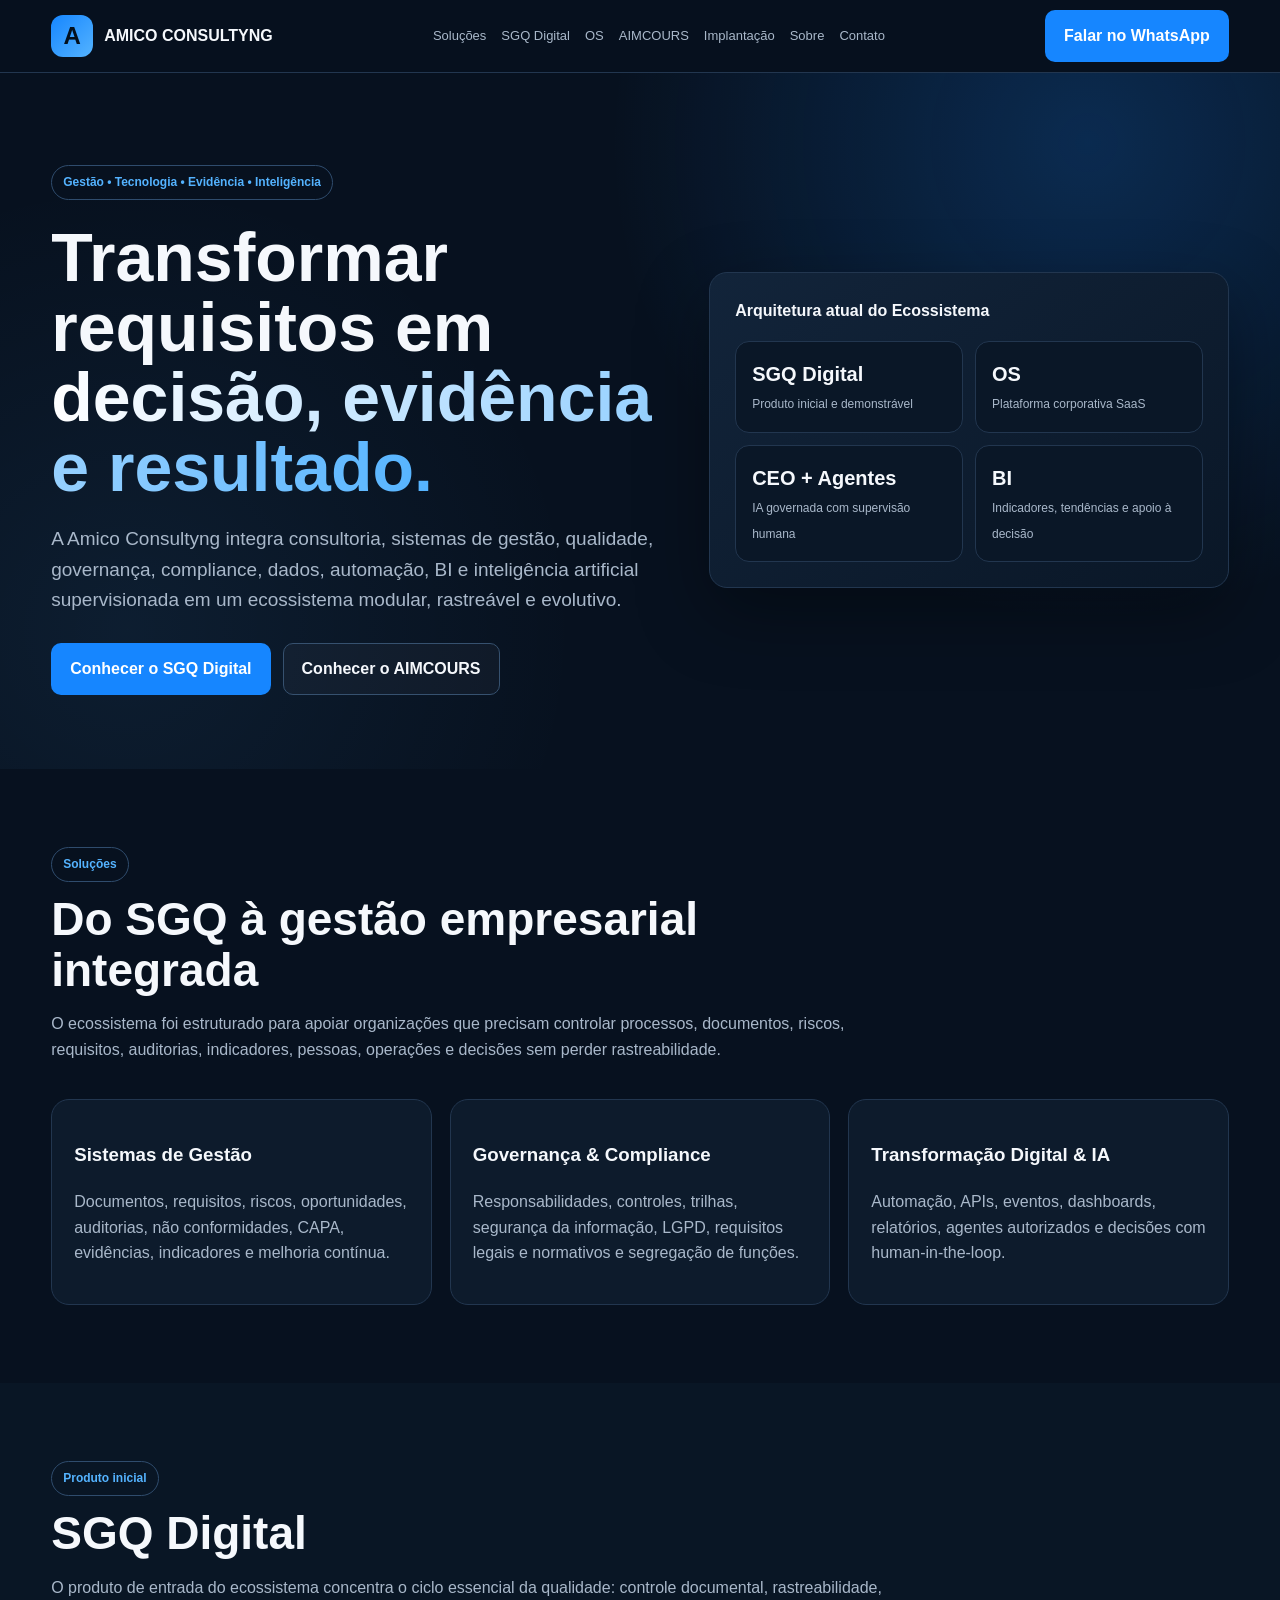
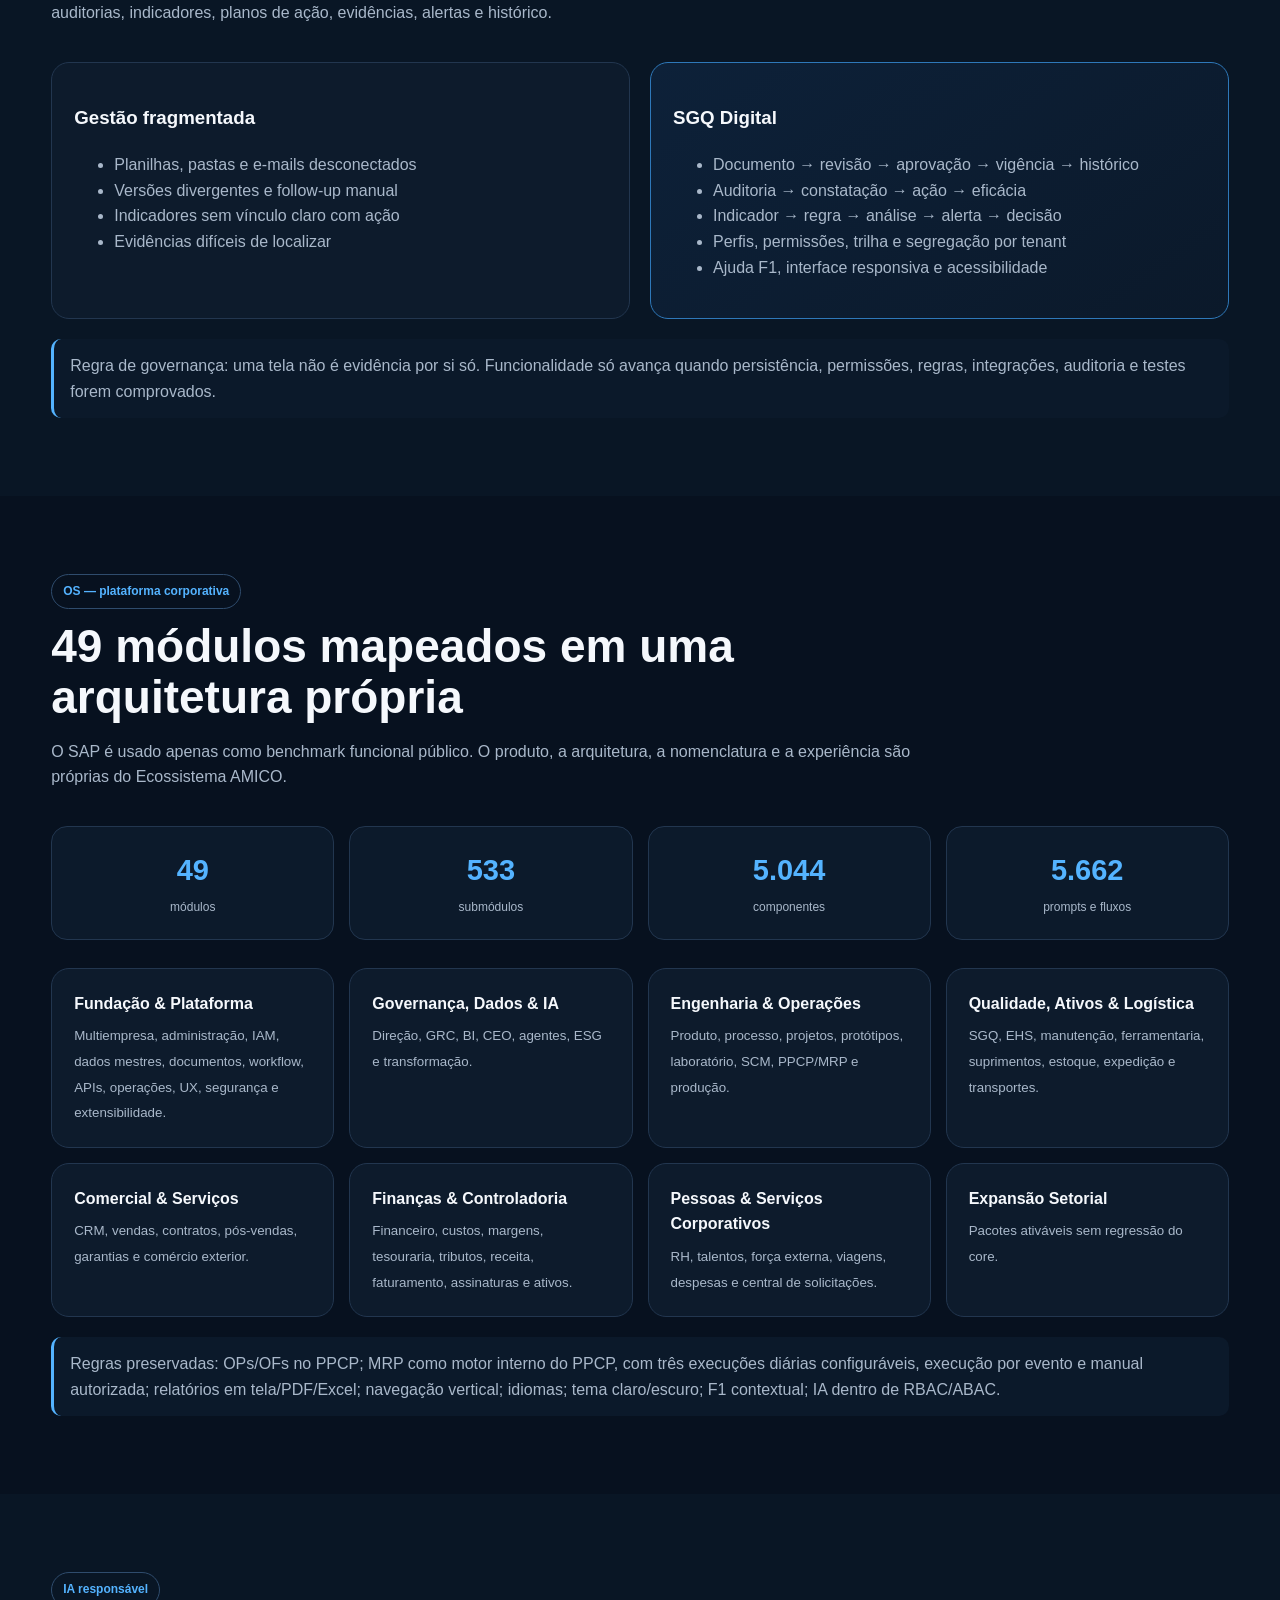
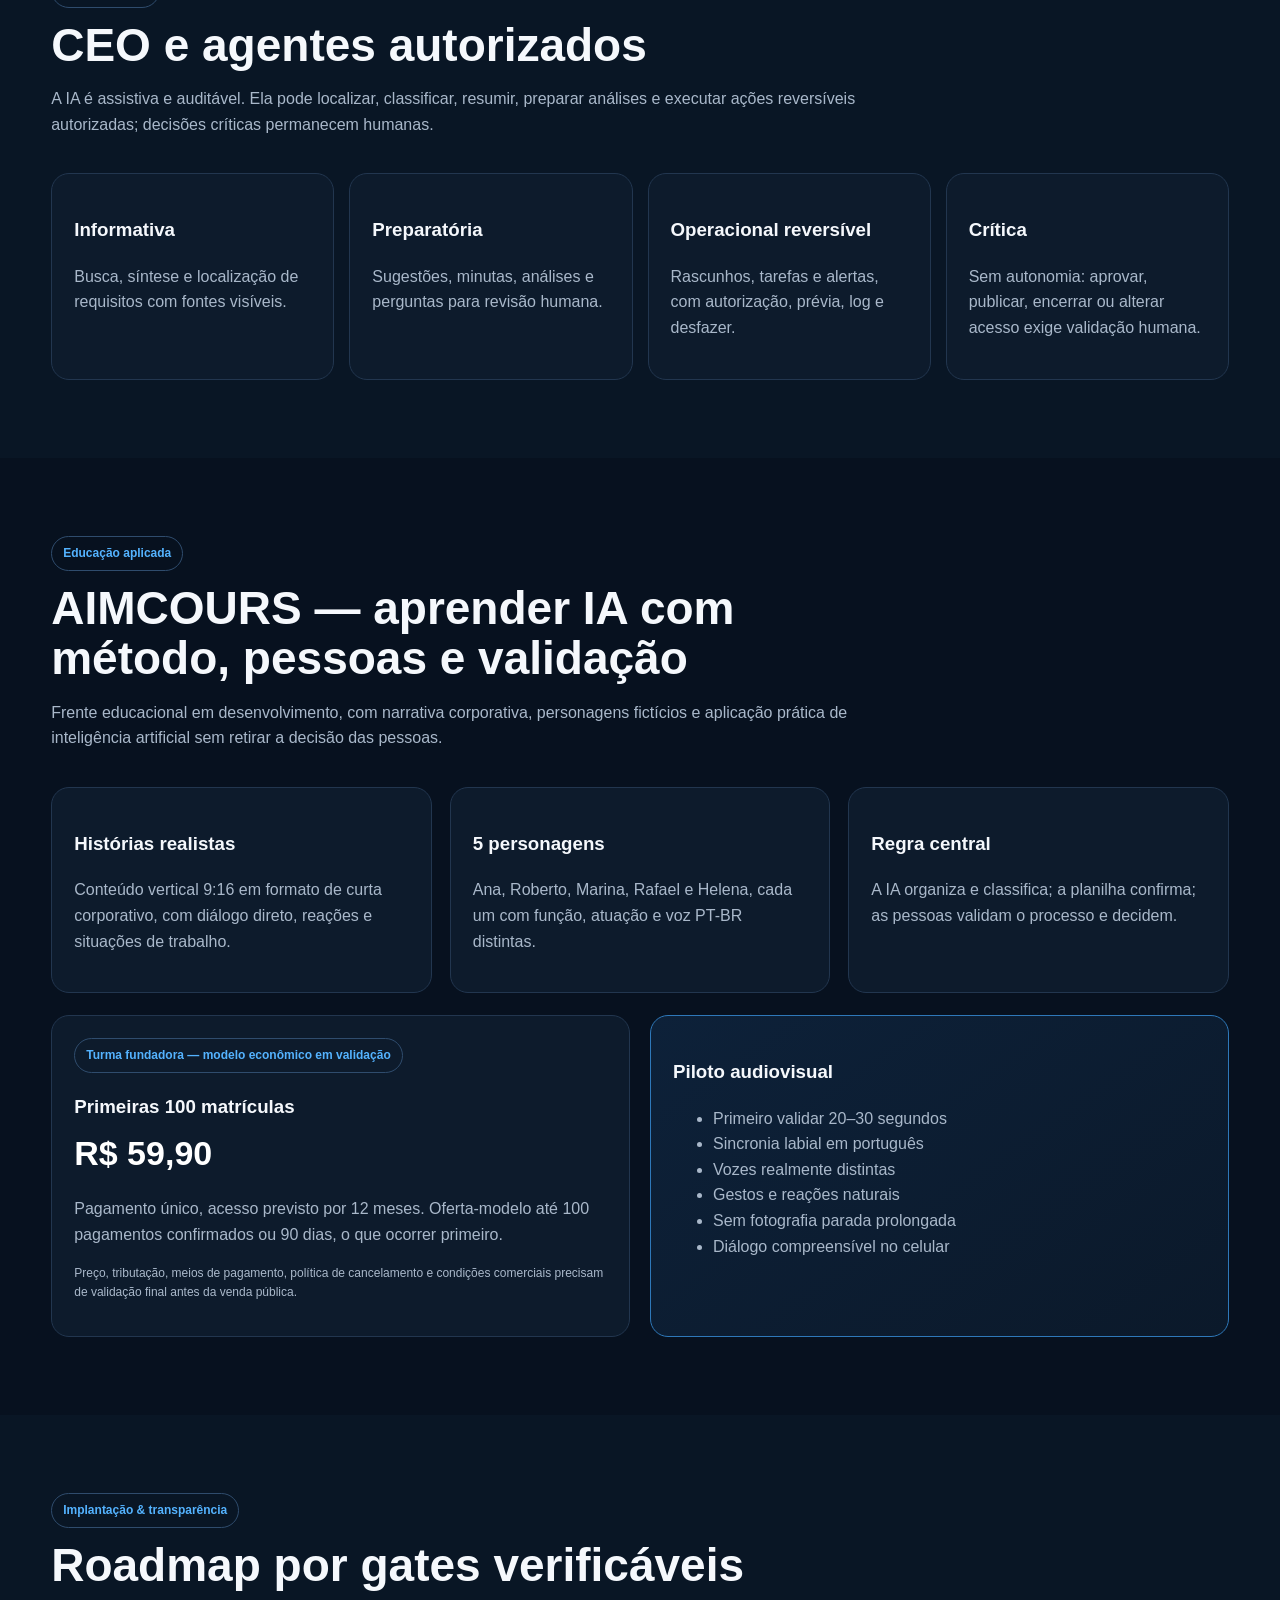
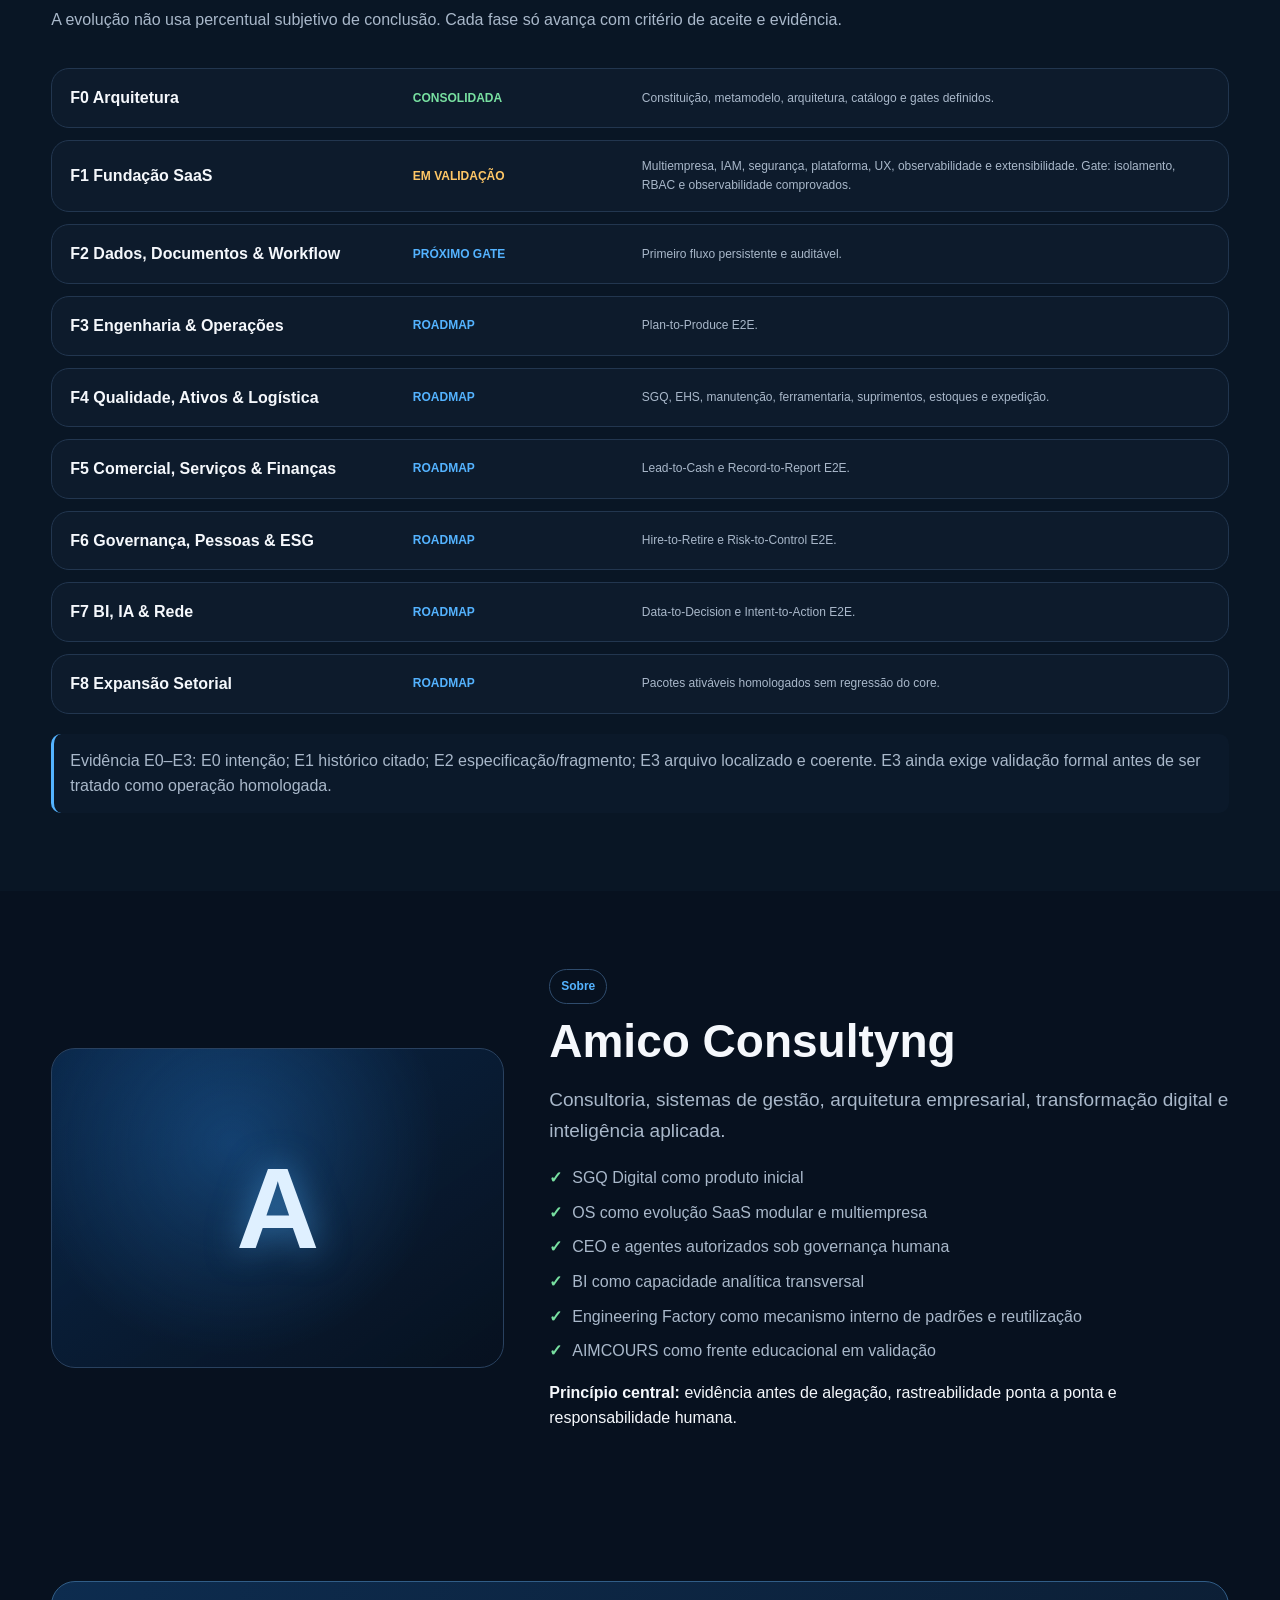
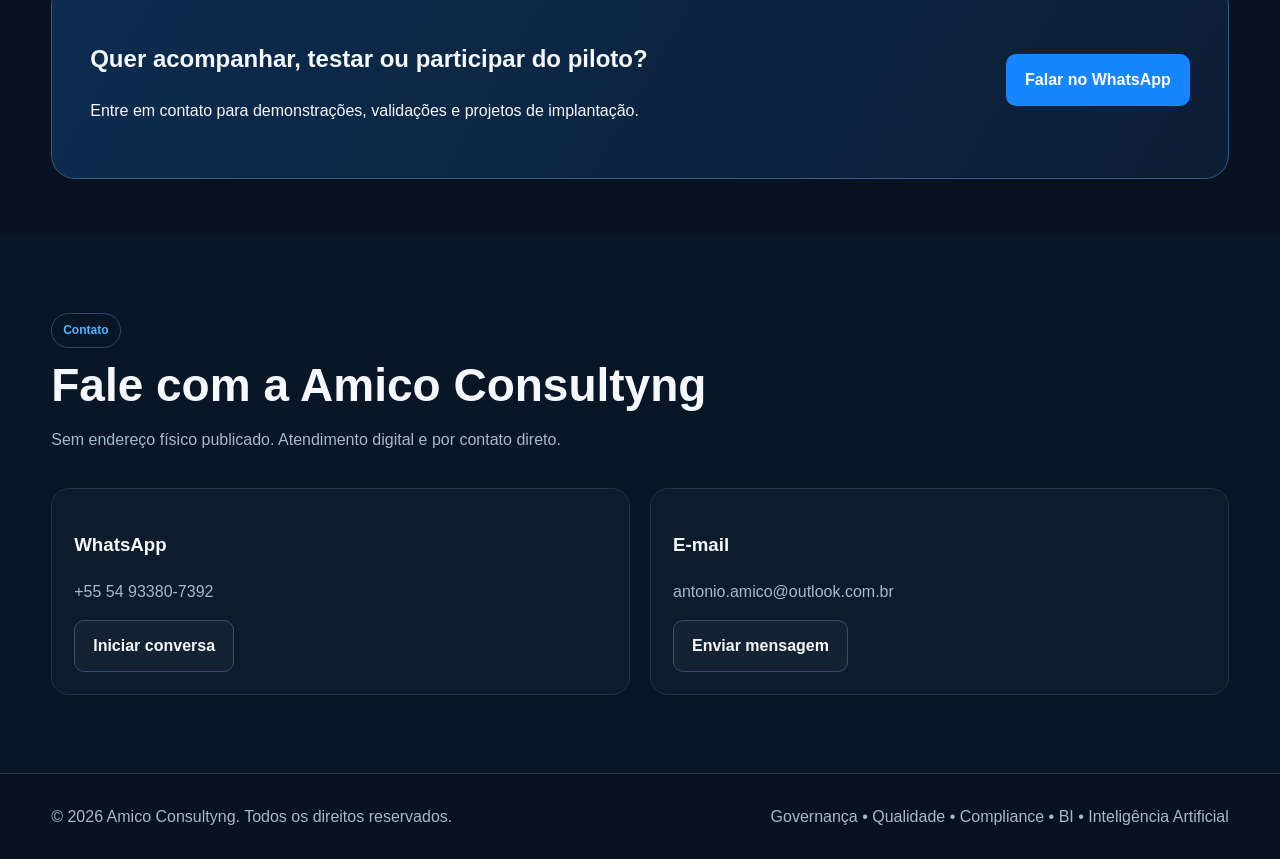
==== commit be1e097e: "Atualiza site com catálogo mestre, TCC R04 e AIMCOURS" ====
--- a/index.html
+++ b/index.html
@@ -1,22 +1,30 @@
 <!DOCTYPE html>
 <html lang="pt-BR">
 <head>
-<meta charset="UTF-8"><meta name="viewport" content="width=device-width,initial-scale=1.0">
-<meta name="description" content="Amico Consultyng: consultoria, sistemas de gestão, SGQ Digital, governança, compliance, auditorias, indicadores, automação e inteligência artificial aplicada à gestão.">
-<meta name="keywords" content="Amico Consultyng, SGQ Digital, sistemas de gestão, ISO 9001, auditoria, governança, compliance, indicadores, IA, automação, AMICO OS">
-<meta name="theme-color" content="#07111f"><title>Amico Consultyng | SGQ Digital, Gestão e Inteligência</title>
+<meta charset="UTF-8">
+<meta name="viewport" content="width=device-width,initial-scale=1.0">
+<meta name="description" content="Amico Consultyng: SGQ Digital, OS SaaS, governança, qualidade, compliance, BI, agentes de IA e AIMCOURS.">
+<meta name="keywords" content="Amico Consultyng, SGQ Digital, OS SaaS, gestão da qualidade, ISO 9001, auditoria, governança, compliance, IA, AIMCOURS, BI">
+<meta name="theme-color" content="#07111f">
+<title>Amico Consultyng | Gestão, SGQ Digital, OS e IA</title>
 <style>
-:root{--bg:#07111f;--s:#0d1b2c;--s2:#12243a;--blue:#1686ff;--blue2:#54b3ff;--text:#f5f8fc;--muted:#a9b8ca;--line:#22364f;--green:#78e0a1;--amber:#ffc766;--max:1180px}*{box-sizing:border-box}html{scroll-behavior:smooth}body{margin:0;font-family:Inter,Segoe UI,Arial,sans-serif;background:var(--bg);color:var(--text);line-height:1.6}a{color:inherit;text-decoration:none}.container{width:min(92%,var(--max));margin:auto}.nav{position:sticky;top:0;z-index:50;background:rgba(7,17,31,.95);backdrop-filter:blur(14px);border-bottom:1px solid var(--line)}.nav-inner{min-height:72px;display:flex;align-items:center;justify-content:space-between;gap:22px}.brand{display:flex;align-items:center;gap:11px;font-weight:800}.logo{width:42px;height:42px;border-radius:12px;display:grid;place-items:center;background:linear-gradient(135deg,var(--blue),var(--blue2));color:#03101d;font-size:24px}.links{display:flex;gap:17px;align-items:center;font-size:13px;color:var(--muted)}.links a:hover{color:#fff}.btn{display:inline-flex;align-items:center;justify-content:center;gap:8px;padding:13px 20px;border-radius:10px;font-weight:700;border:1px solid transparent;transition:.2s}.btn-primary{background:var(--blue);color:#fff}.btn-primary:hover{transform:translateY(-1px);background:#2a91ff}.btn-secondary{border-color:#36516f;background:rgba(255,255,255,.03)}.hero{padding:95px 0 76px;background:radial-gradient(circle at 85% 10%,rgba(22,134,255,.22),transparent 38%),radial-gradient(circle at 10% 80%,rgba(84,179,255,.08),transparent 35%)}.hero-grid{display:grid;grid-template-columns:1.1fr .9fr;gap:50px;align-items:center}.eyebrow,.badge{display:inline-block;padding:7px 11px;border:1px solid #2f4c6d;border-radius:999px;color:var(--blue2);font-size:12px;font-weight:800}.hero h1{font-size:clamp(42px,6vw,70px);line-height:1.03;margin:22px 0}.gradient{background:linear-gradient(90deg,#fff,var(--blue2));-webkit-background-clip:text;background-clip:text;color:transparent}.lead{font-size:19px;color:var(--muted);max-width:760px}.actions{display:flex;flex-wrap:wrap;gap:12px;margin-top:28px}.panel,.card,.module,.step{background:var(--s);border:1px solid var(--line);border-radius:18px}.panel{padding:26px;background:linear-gradient(145deg,var(--s2),#0a1727);box-shadow:0 25px 70px rgba(0,0,0,.35)}.dash-top{display:flex;justify-content:space-between;gap:15px;align-items:center;margin-bottom:18px}.status{color:var(--green);font-size:12px}.metric-grid{display:grid;grid-template-columns:1fr 1fr;gap:12px}.metric{background:#0a1727;border:1px solid var(--line);border-radius:14px;padding:16px}.metric strong{font-size:20px;display:block}.metric span,.muted{font-size:12px;color:var(--muted)}.section{padding:82px 0}.alt{background:#091625}.section-head{max-width:820px;margin-bottom:38px}.section h2{font-size:clamp(31px,4vw,47px);line-height:1.1;margin:12px 0}.section-head p,.card p{color:var(--muted)}.grid3{display:grid;grid-template-columns:repeat(3,1fr);gap:18px}.grid4,.modules{display:grid;grid-template-columns:repeat(4,1fr);gap:15px}.card,.module,.step{padding:23px}.card h3,.module h3{margin:8px 0}.icon{font-size:22px;color:var(--blue2)}.module b{display:block;margin-bottom:6px}.module small{color:var(--muted)}.compare{display:grid;grid-template-columns:1fr 1fr;gap:20px}.highlight{border-color:#2e78b9;background:linear-gradient(145deg,#0d2139,#0b192a)}ul{color:var(--muted)}.process{display:grid;grid-template-columns:repeat(4,1fr);gap:14px;counter-reset:step}.step{counter-increment:step}.step:before{content:counter(step);display:grid;place-items:center;width:34px;height:34px;border-radius:50%;background:var(--blue);font-weight:800}.roadmap{display:grid;gap:12px}.road{display:grid;grid-template-columns:1.3fr .7fr 2fr;gap:16px;align-items:center;padding:16px 18px;background:#0c1a2b;border:1px solid var(--line);border-radius:14px}.st{font-size:12px;font-weight:800}.live{color:var(--green)}.valid{color:var(--amber)}.plan{color:var(--blue2)}.about{display:grid;grid-template-columns:.8fr 1.2fr;gap:45px;align-items:center}.about-panel{min-height:340px;border-radius:24px;border:1px solid #29415f;background:linear-gradient(145deg,rgba(22,134,255,.18),rgba(7,17,31,.4)),radial-gradient(circle at 40% 30%,#153e68,transparent 60%);display:grid;place-items:center}.about-logo{font-size:120px;font-weight:900;color:#dff0ff;text-shadow:0 0 35px rgba(84,179,255,.55)}.check{list-style:none;padding:0}.check li{margin:9px 0}.check li:before{content:'✓';color:var(--green);font-weight:900;margin-right:10px}.cta{padding:58px 0}.cta-box{border-radius:24px;padding:40px;background:linear-gradient(120deg,#0d2c4f,#0c1e34);border:1px solid #315d87;display:flex;justify-content:space-between;align-items:center;gap:25px}.contact-grid{display:grid;grid-template-columns:1fr 1fr;gap:20px}footer{border-top:1px solid var(--line);padding:32px 0;color:var(--muted)}.footer-inner{display:flex;justify-content:space-between;gap:20px;flex-wrap:wrap}.menu-btn{display:none;background:none;border:1px solid var(--line);color:#fff;border-radius:8px;padding:8px 10px}@media(max-width:950px){.hero-grid,.about,.compare,.contact-grid{grid-template-columns:1fr}.grid3{grid-template-columns:1fr 1fr}.grid4,.modules,.process{grid-template-columns:1fr 1fr}.links{display:none;position:absolute;top:72px;left:0;right:0;background:#07111f;padding:20px;flex-direction:column;border-bottom:1px solid var(--line)}.links.open{display:flex}.menu-btn{display:block}.road{grid-template-columns:1fr}}@media(max-width:600px){.grid3,.grid4,.modules,.process,.metric-grid{grid-template-columns:1fr}.hero h1{font-size:43px}.section{padding:62px 0}.nav .btn-primary{display:none}}
-</style></head><body>
-<nav class="nav"><div class="container nav-inner"><a class="brand" href="#inicio"><span class="logo">A</span><span>AMICO CONSULTYNG</span></a><button class="menu-btn" aria-label="Abrir menu" onclick="document.querySelector('.links').classList.toggle('open')">☰</button><div class="links"><a href="#solucoes">Soluções</a><a href="#sgq">SGQ Digital</a><a href="#os">OS</a><a href="#implantacao">Implantação</a><a href="#ia">IA</a><a href="#sobre">Sobre</a><a href="#contato">Contato</a></div><a class="btn btn-primary" href="https://wa.me/5554933807392?text=Olá,%20vi%20o%20site%20da%20Amico%20Consultyng%20e%20quero%20conhecer%20as%20soluções." target="_blank" rel="noopener">Falar no WhatsApp</a></div></nav>
-<header id="inicio" class="hero"><div class="container hero-grid"><div><span class="eyebrow">Operating System for Industrial Excellence</span><h1>Gestão inteligente. <span class="gradient">Evidência, decisão e resultado.</span></h1><p class="lead">A Amico Consultyng integra consultoria, sistemas de gestão, qualidade, governança, compliance, dados, automação e inteligência artificial para transformar processos dispersos em uma gestão estruturada, rastreável e evolutiva.</p><div class="actions"><a class="btn btn-primary" href="#sgq">Conhecer o SGQ Digital</a><a class="btn btn-secondary" href="#implantacao">Ver implantação</a></div></div><div class="panel"><div class="dash-top"><strong>Visão do Ecossistema</strong><span class="status">● Release em evolução</span></div><div class="metric-grid"><div class="metric"><strong>SGQ Digital</strong><span>Gestão e evidências</span></div><div class="metric"><strong>OS SaaS</strong><span>Ecossistema corporativo</span></div><div class="metric"><strong>Central IA</strong><span>Agentes especializados</span></div><div class="metric"><strong>BI + Relatórios</strong><span>Decisão orientada por dados</span></div></div></div></div></header>
-<section id="solucoes" class="section"><div class="container"><div class="section-head"><span class="eyebrow">Soluções</span><h2>Do sistema de gestão à operação corporativa integrada</h2><p>Estruturamos empresas para alcançar níveis superiores de governança e excelência em gestão, com soluções aplicáveis a organizações certificadas e não certificadas.</p></div><div class="grid3"><article class="card"><div class="icon">✓</div><h3>Sistemas de Gestão</h3><p>Documentos, requisitos, riscos, oportunidades, auditorias, não conformidades, CAPA, evidências, garantias, controles e melhoria contínua.</p></article><article class="card"><div class="icon">▣</div><h3>Governança e Compliance</h3><p>Responsabilidades, rastreabilidade, controles, requisitos legais e normativos, segurança da informação e apoio à tomada de decisão.</p></article><article class="card"><div class="icon">⌁</div><h3>Transformação Digital</h3><p>Automação de fluxos, integração de dados, dashboards, relatórios, agentes de IA e evolução para uma arquitetura SaaS multiempresa.</p></article></div></div></section>
-<section id="sgq" class="section alt"><div class="container"><div class="section-head"><span class="eyebrow">Produto em homologação</span><h2>SGQ Digital</h2><p>Ambiente para centralizar documentos, indicadores, auditorias, controles, planos de ação, evidências, alertas, agenda e histórico do Sistema de Gestão.</p></div><div class="compare"><article class="card"><h3>Gestão fragmentada</h3><ul><li>Planilhas e documentos dispersos</li><li>Dependência de controles manuais</li><li>Dificuldade para localizar evidências</li><li>Baixa visibilidade de prazos e responsabilidades</li></ul></article><article class="card highlight"><h3>SGQ Digital</h3><ul><li>Lista mestra e gestão documental</li><li>Indicadores e dashboards</li><li>Auditorias, NC e planos de ação</li><li>Agenda, alertas e histórico</li><li>Importação e integração de registros</li><li>Perfis de acesso e trilha de auditoria no roadmap de homologação</li></ul></article></div></div></section>
-<section id="os" class="section"><div class="container"><div class="section-head"><span class="eyebrow">OS SaaS</span><h2>Ecossistema corporativo modular</h2><p>O OS evolui para uma experiência ERP/MRP completa, com navegação corporativa por módulos, submódulos e componentes, preservando a especialização do Sistema de Gestão.</p></div><div class="modules"><div class="module"><b>Direção & Governança</b><small>Estratégia, objetivos, riscos e decisões</small></div><div class="module"><b>Sistema de Gestão</b><small>Qualidade, compliance, garantias e controles</small></div><div class="module"><b>Engenharia de Produtos</b><small>Cadastro, estrutura, desenhos, revisões, protótipos e laboratório</small></div><div class="module"><b>Engenharia de Processos</b><small>Roteiros, métodos, tempos, capacidade e industrialização</small></div><div class="module"><b>PPCP</b><small>MRP, programação, OPs, OFs, capacidade e previsões</small></div><div class="module"><b>Suprimentos</b><small>Compras, fornecedores, necessidades e abastecimento</small></div><div class="module"><b>Logística</b><small>AX, estoques, contingência, movimentação e expedição</small></div><div class="module"><b>Recursos Humanos</b><small>Pessoas, competências, treinamentos e estrutura organizacional</small></div><div class="module"><b>Manutenção Industrial</b><small>Planos, ativos, preventiva, corretiva e indicadores</small></div><div class="module"><b>Ferramentaria</b><small>Ferramentas, dispositivos, vida útil e manutenção</small></div><div class="module"><b>Segurança do Trabalho</b><small>Riscos, controles, inspeções e requisitos aplicáveis</small></div><div class="module"><b>BI & Relatórios</b><small>Tela, PDF, Excel, cruzamentos, tendências e programação futura</small></div></div></div></section>
-<section id="implantacao" class="section alt"><div class="container"><div class="section-head"><span class="eyebrow">Implantação & transparência</span><h2>O que está publicado, em validação e planejado</h2><p>O status abaixo diferencia recursos demonstrativos, componentes em homologação e evolução futura. Nenhum item planejado é apresentado como funcionalidade já liberada.</p></div><div class="roadmap"><div class="road"><strong>Site institucional</strong><span class="st live">PUBLICADO / REVISÃO</span><span class="muted">Conteúdo, navegação e experiência em atualização para a Release Candidate.</span></div><div class="road"><strong>SGQ Digital</strong><span class="st valid">EM HOMOLOGAÇÃO</span><span class="muted">Validação de persistência, autenticação, RBAC, segregação, trilha de auditoria e fluxos reais.</span></div><div class="road"><strong>Central IA</strong><span class="st valid">EM EVOLUÇÃO</span><span class="muted">Arquitetura de agentes especializados, roteamento e automações.</span></div><div class="road"><strong>OS SaaS</strong><span class="st valid">EM EVOLUÇÃO</span><span class="muted">Arquitetura ERP/MRP multiempresa e módulos corporativos.</span></div><div class="road"><strong>Web App</strong><span class="st plan">PLANEJADO</span><span class="muted">Experiência responsiva e progressiva integrada ao ecossistema.</span></div><div class="road"><strong>Android / iOS</strong><span class="st plan">PLANEJADO</span><span class="muted">Aplicativos nativos após estabilização e homologação da base SaaS.</span></div></div><h3 style="margin-top:32px">Gate de Publicação</h3><p class="muted">Liberação condicionada a segurança, LGPD, testes funcionais, responsividade, evidências, backup, monitoramento e aprovação da homologação.</p></div></section>
-<section id="ia" class="section"><div class="container"><div class="section-head"><span class="eyebrow">Inteligência aplicada</span><h2>Central IA e agentes especializados</h2><p>Agentes digitais planejados para apoiar análise, execução assistida, consulta e automação, sempre com status de disponibilidade claramente identificado.</p></div><div class="grid4"><div class="card"><h3>CEO</h3><p>Visão executiva, priorização e apoio à decisão.</p></div><div class="card"><h3>Auditor IA</h3><p>Auditorias, evidências, achados e planos de ação.</p></div><div class="card"><h3>Qualidade</h3><p>SGQ, indicadores, documentos, NC e melhoria contínua.</p></div><div class="card"><h3>Compliance</h3><p>Requisitos, controles, riscos e conformidade.</p></div><div class="card"><h3>Engenharia</h3><p>Produtos, processos, requisitos e alterações.</p></div><div class="card"><h3>Segurança da Informação</h3><p>Governança de informação, controles e riscos digitais.</p></div><div class="card"><h3>BI & Dados</h3><p>Análises, cruzamentos, tendências e visualizações.</p></div><div class="card"><h3>Automação</h3><p>Workflows, alertas, tarefas e rotinas recorrentes.</p></div></div></div></section>
-<section class="section alt"><div class="container"><div class="section-head"><span class="eyebrow">Método</span><h2>Implantação clara, segura e evolutiva</h2></div><div class="process"><div class="step"><h3>Diagnóstico</h3><p>Mapeamento do cenário, requisitos, riscos, lacunas e prioridades.</p></div><div class="step"><h3>Estruturação</h3><p>Processos, documentos, responsabilidades, dados e controles.</p></div><div class="step"><h3>Digitalização</h3><p>Fluxos, indicadores, integrações, automações e experiência do usuário.</p></div><div class="step"><h3>Homologação</h3><p>Testes, evidências, segurança, aprovação e melhoria contínua.</p></div></div></div></section>
-<section id="sobre" class="section"><div class="container about"><div class="about-panel"><div class="about-logo">A</div></div><div><span class="eyebrow">Sobre</span><h2>Amico Consultyng</h2><p class="lead">Consultoria, Sistemas de Gestão, Governança e Transformação Digital.</p><p>A proposta une experiência em gestão com tecnologia para apoiar organizações na estruturação de processos, preparação e manutenção de sistemas auditáveis e evolução digital.</p><ul class="check"><li>Aplicável a empresas certificadas e não certificadas</li><li>Preparação para normas ISO e requisitos aplicáveis</li><li>Gestão orientada por processos, riscos, evidências e indicadores</li><li>Arquitetura evolutiva: consultoria, SGQ Digital, IA e OS SaaS</li><li>Desenvolvimento sustentado por documentação, testes e critérios de liberação</li></ul><p><strong>Estruturamos empresas para alcançar níveis de governança e excelência em gestão.</strong></p></div></div></section>
-<section class="cta"><div class="container"><div class="cta-box"><div><h2>Quer conhecer a evolução da AMICO?</h2><p>Solicite uma demonstração e acompanhe os recursos já disponíveis e os módulos em homologação.</p></div><a class="btn btn-primary" href="https://wa.me/5554933807392?text=Olá,%20quero%20solicitar%20uma%20demonstração%20da%20Amico%20Consultyng." target="_blank" rel="noopener">Solicitar demonstração</a></div></div></section>
-<section id="contato" class="section alt"><div class="container"><div class="section-head"><span class="eyebrow">Contato</span><h2>Fale com a Amico Consultyng</h2><p>Atendimento digital e no cliente. Não exibimos endereço físico no site.</p></div><div class="contact-grid"><div class="card"><h3>WhatsApp</h3><p>+55 (54) 93380-7392</p><a class="btn btn-secondary" href="https://wa.me/5554933807392" target="_blank" rel="noopener">Iniciar conversa</a></div><div class="card"><h3>E-mail</h3><p>acquality.con@gmail.com</p><a class="btn btn-secondary" href="mailto:acquality.con@gmail.com">Enviar mensagem</a></div></div></div></section>
-<footer><div class="container footer-inner"><div>© <span id="year"></span> Amico Consultyng. Todos os direitos reservados.</div><div>Governança • Qualidade • Compliance • Inteligência Artificial</div></div></footer><script>document.getElementById('year').textContent=new Date().getFullYear();document.querySelectorAll('.links a').forEach(a=>a.addEventListener('click',()=>document.querySelector('.links').classList.remove('open')));</script></body></html>+:root{--bg:#07111f;--s:#0d1b2c;--s2:#12243a;--blue:#1686ff;--blue2:#54b3ff;--text:#f5f8fc;--muted:#a9b8ca;--line:#22364f;--green:#78e0a1;--amber:#ffc766;--purple:#b38cff;--max:1180px}*{box-sizing:border-box}html{scroll-behavior:smooth}body{margin:0;font-family:Inter,Segoe UI,Arial,sans-serif;background:var(--bg);color:var(--text);line-height:1.6}a{color:inherit;text-decoration:none}.container{width:min(92%,var(--max));margin:auto}.nav{position:sticky;top:0;z-index:50;background:rgba(7,17,31,.96);backdrop-filter:blur(14px);border-bottom:1px solid var(--line)}.nav-inner{min-height:72px;display:flex;align-items:center;justify-content:space-between;gap:18px}.brand{display:flex;align-items:center;gap:11px;font-weight:800}.logo{width:42px;height:42px;border-radius:12px;display:grid;place-items:center;background:linear-gradient(135deg,var(--blue),var(--blue2));color:#03101d;font-size:24px}.links{display:flex;gap:15px;align-items:center;font-size:13px;color:var(--muted)}.links a:hover{color:#fff}.btn{display:inline-flex;align-items:center;justify-content:center;gap:8px;padding:12px 18px;border-radius:10px;font-weight:700;border:1px solid transparent;transition:.2s}.btn-primary{background:var(--blue);color:#fff}.btn-secondary{border-color:#36516f;background:rgba(255,255,255,.03)}.hero{padding:92px 0 74px;background:radial-gradient(circle at 85% 10%,rgba(22,134,255,.22),transparent 38%),radial-gradient(circle at 10% 80%,rgba(84,179,255,.08),transparent 35%)}.hero-grid{display:grid;grid-template-columns:1.08fr .92fr;gap:48px;align-items:center}.eyebrow,.badge{display:inline-block;padding:7px 11px;border:1px solid #2f4c6d;border-radius:999px;color:var(--blue2);font-size:12px;font-weight:800}.hero h1{font-size:clamp(42px,6vw,68px);line-height:1.03;margin:22px 0}.gradient{background:linear-gradient(90deg,#fff,var(--blue2));-webkit-background-clip:text;background-clip:text;color:transparent}.lead{font-size:19px;color:var(--muted);max-width:760px}.actions{display:flex;flex-wrap:wrap;gap:12px;margin-top:28px}.panel,.card,.module,.road,.step{background:var(--s);border:1px solid var(--line);border-radius:18px}.panel{padding:25px;background:linear-gradient(145deg,var(--s2),#0a1727);box-shadow:0 25px 70px rgba(0,0,0,.35)}.metric-grid{display:grid;grid-template-columns:1fr 1fr;gap:12px}.metric{background:#0a1727;border:1px solid var(--line);border-radius:14px;padding:16px}.metric strong{font-size:20px;display:block}.metric span,.muted{font-size:12px;color:var(--muted)}.section{padding:78px 0}.alt{background:#091625}.section-head{max-width:860px;margin-bottom:36px}.section h2{font-size:clamp(31px,4vw,46px);line-height:1.1;margin:12px 0}.section-head p,.card p{color:var(--muted)}.grid3{display:grid;grid-template-columns:repeat(3,1fr);gap:18px}.grid4,.modules{display:grid;grid-template-columns:repeat(4,1fr);gap:15px}.card,.module,.step{padding:22px}.module b{display:block;margin-bottom:6px}.module small{color:var(--muted)}.compare{display:grid;grid-template-columns:1fr 1fr;gap:20px}.highlight{border-color:#2e78b9;background:linear-gradient(145deg,#0d2139,#0b192a)}ul{color:var(--muted)}.roadmap{display:grid;gap:12px}.road{display:grid;grid-template-columns:1.15fr .75fr 2fr;gap:16px;align-items:center;padding:16px 18px}.st{font-size:12px;font-weight:800}.live{color:var(--green)}.valid{color:var(--amber)}.plan{color:var(--blue2)}.e0{color:#8b99aa}.e1{color:#ffb86b}.e2{color:var(--amber)}.e3{color:var(--green)}.facts{display:grid;grid-template-columns:repeat(4,1fr);gap:15px}.fact{padding:20px;text-align:center;background:#0c1a2b;border:1px solid var(--line);border-radius:16px}.fact strong{font-size:29px;display:block;color:var(--blue2)}.fact span{font-size:12px;color:var(--muted)}.about{display:grid;grid-template-columns:.8fr 1.2fr;gap:45px;align-items:center}.about-panel{min-height:320px;border-radius:24px;border:1px solid #29415f;background:linear-gradient(145deg,rgba(22,134,255,.18),rgba(7,17,31,.4)),radial-gradient(circle at 40% 30%,#153e68,transparent 60%);display:grid;place-items:center}.about-logo{font-size:115px;font-weight:900;color:#dff0ff;text-shadow:0 0 35px rgba(84,179,255,.55)}.check{list-style:none;padding:0}.check li{margin:9px 0}.check li:before{content:'✓';color:var(--green);font-weight:900;margin-right:10px}.cta{padding:56px 0}.cta-box{border-radius:24px;padding:38px;background:linear-gradient(120deg,#0d2c4f,#0c1e34);border:1px solid #315d87;display:flex;justify-content:space-between;align-items:center;gap:24px}.contact-grid{display:grid;grid-template-columns:1fr 1fr;gap:20px}footer{border-top:1px solid var(--line);padding:30px 0;color:var(--muted)}.footer-inner{display:flex;justify-content:space-between;gap:20px;flex-wrap:wrap}.menu-btn{display:none;background:none;border:1px solid var(--line);color:#fff;border-radius:8px;padding:8px 10px}.note{border-left:3px solid var(--blue2);padding:14px 16px;background:#0b192a;color:var(--muted);border-radius:10px}.price{font-size:34px;font-weight:900;color:#fff}.small{font-size:12px;color:var(--muted)}
+@media(max-width:950px){.hero-grid,.about,.compare,.contact-grid{grid-template-columns:1fr}.grid3{grid-template-columns:1fr 1fr}.grid4,.modules,.facts{grid-template-columns:1fr 1fr}.links{display:none;position:absolute;top:72px;left:0;right:0;background:#07111f;padding:20px;flex-direction:column;border-bottom:1px solid var(--line)}.links.open{display:flex}.menu-btn{display:block}.road{grid-template-columns:1fr}}
+@media(max-width:600px){.grid3,.grid4,.modules,.metric-grid,.facts{grid-template-columns:1fr}.hero h1{font-size:42px}.section{padding:60px 0}.nav .btn-primary{display:none}}
+</style>
+</head>
+<body>
+<nav class="nav"><div class="container nav-inner"><a class="brand" href="#inicio"><span class="logo">A</span><span>AMICO CONSULTYNG</span></a><button class="menu-btn" aria-label="Abrir menu" onclick="document.querySelector('.links').classList.toggle('open')">☰</button><div class="links"><a href="#solucoes">Soluções</a><a href="#sgq">SGQ Digital</a><a href="#os">OS</a><a href="#aimcours">AIMCOURS</a><a href="#implantacao">Implantação</a><a href="#sobre">Sobre</a><a href="#contato">Contato</a></div><a class="btn btn-primary" href="https://wa.me/5554933807392?text=Olá,%20quero%20conhecer%20as%20soluções%20da%20Amico%20Consultyng." target="_blank" rel="noopener">Falar no WhatsApp</a></div></nav>
+<header id="inicio" class="hero"><div class="container hero-grid"><div><span class="eyebrow">Gestão • Tecnologia • Evidência • Inteligência</span><h1>Transformar requisitos em <span class="gradient">decisão, evidência e resultado.</span></h1><p class="lead">A Amico Consultyng integra consultoria, sistemas de gestão, qualidade, governança, compliance, dados, automação, BI e inteligência artificial supervisionada em um ecossistema modular, rastreável e evolutivo.</p><div class="actions"><a class="btn btn-primary" href="#sgq">Conhecer o SGQ Digital</a><a class="btn btn-secondary" href="#aimcours">Conhecer o AIMCOURS</a></div></div><div class="panel"><strong>Arquitetura atual do Ecossistema</strong><div class="metric-grid" style="margin-top:18px"><div class="metric"><strong>SGQ Digital</strong><span>Produto inicial e demonstrável</span></div><div class="metric"><strong>OS</strong><span>Plataforma corporativa SaaS</span></div><div class="metric"><strong>CEO + Agentes</strong><span>IA governada com supervisão humana</span></div><div class="metric"><strong>BI</strong><span>Indicadores, tendências e apoio à decisão</span></div></div></div></div></header>
+<section id="solucoes" class="section"><div class="container"><div class="section-head"><span class="eyebrow">Soluções</span><h2>Do SGQ à gestão empresarial integrada</h2><p>O ecossistema foi estruturado para apoiar organizações que precisam controlar processos, documentos, riscos, requisitos, auditorias, indicadores, pessoas, operações e decisões sem perder rastreabilidade.</p></div><div class="grid3"><article class="card"><h3>Sistemas de Gestão</h3><p>Documentos, requisitos, riscos, oportunidades, auditorias, não conformidades, CAPA, evidências, indicadores e melhoria contínua.</p></article><article class="card"><h3>Governança & Compliance</h3><p>Responsabilidades, controles, trilhas, segurança da informação, LGPD, requisitos legais e normativos e segregação de funções.</p></article><article class="card"><h3>Transformação Digital & IA</h3><p>Automação, APIs, eventos, dashboards, relatórios, agentes autorizados e decisões com human-in-the-loop.</p></article></div></div></section>
+<section id="sgq" class="section alt"><div class="container"><div class="section-head"><span class="eyebrow">Produto inicial</span><h2>SGQ Digital</h2><p>O produto de entrada do ecossistema concentra o ciclo essencial da qualidade: controle documental, rastreabilidade, auditorias, indicadores, planos de ação, evidências, alertas e histórico.</p></div><div class="compare"><article class="card"><h3>Gestão fragmentada</h3><ul><li>Planilhas, pastas e e-mails desconectados</li><li>Versões divergentes e follow-up manual</li><li>Indicadores sem vínculo claro com ação</li><li>Evidências difíceis de localizar</li></ul></article><article class="card highlight"><h3>SGQ Digital</h3><ul><li>Documento → revisão → aprovação → vigência → histórico</li><li>Auditoria → constatação → ação → eficácia</li><li>Indicador → regra → análise → alerta → decisão</li><li>Perfis, permissões, trilha e segregação por tenant</li><li>Ajuda F1, interface responsiva e acessibilidade</li></ul></article></div><div class="note" style="margin-top:20px">Regra de governança: uma tela não é evidência por si só. Funcionalidade só avança quando persistência, permissões, regras, integrações, auditoria e testes forem comprovados.</div></div></section>
+<section id="os" class="section"><div class="container"><div class="section-head"><span class="eyebrow">OS — plataforma corporativa</span><h2>49 módulos mapeados em uma arquitetura própria</h2><p>O SAP é usado apenas como benchmark funcional público. O produto, a arquitetura, a nomenclatura e a experiência são próprias do Ecossistema AMICO.</p></div><div class="facts"><div class="fact"><strong>49</strong><span>módulos</span></div><div class="fact"><strong>533</strong><span>submódulos</span></div><div class="fact"><strong>5.044</strong><span>componentes</span></div><div class="fact"><strong>5.662</strong><span>prompts e fluxos</span></div></div><div class="modules" style="margin-top:28px"><div class="module"><b>Fundação & Plataforma</b><small>Multiempresa, administração, IAM, dados mestres, documentos, workflow, APIs, operações, UX, segurança e extensibilidade.</small></div><div class="module"><b>Governança, Dados & IA</b><small>Direção, GRC, BI, CEO, agentes, ESG e transformação.</small></div><div class="module"><b>Engenharia & Operações</b><small>Produto, processo, projetos, protótipos, laboratório, SCM, PPCP/MRP e produção.</small></div><div class="module"><b>Qualidade, Ativos & Logística</b><small>SGQ, EHS, manutenção, ferramentaria, suprimentos, estoque, expedição e transportes.</small></div><div class="module"><b>Comercial & Serviços</b><small>CRM, vendas, contratos, pós-vendas, garantias e comércio exterior.</small></div><div class="module"><b>Finanças & Controladoria</b><small>Financeiro, custos, margens, tesouraria, tributos, receita, faturamento, assinaturas e ativos.</small></div><div class="module"><b>Pessoas & Serviços Corporativos</b><small>RH, talentos, força externa, viagens, despesas e central de solicitações.</small></div><div class="module"><b>Expansão Setorial</b><small>Pacotes ativáveis sem regressão do core.</small></div></div><div class="note" style="margin-top:20px">Regras preservadas: OPs/OFs no PPCP; MRP como motor interno do PPCP, com três execuções diárias configuráveis, execução por evento e manual autorizada; relatórios em tela/PDF/Excel; navegação vertical; idiomas; tema claro/escuro; F1 contextual; IA dentro de RBAC/ABAC.</div></div></section>
+<section id="ia" class="section alt"><div class="container"><div class="section-head"><span class="eyebrow">IA responsável</span><h2>CEO e agentes autorizados</h2><p>A IA é assistiva e auditável. Ela pode localizar, classificar, resumir, preparar análises e executar ações reversíveis autorizadas; decisões críticas permanecem humanas.</p></div><div class="grid4"><article class="card"><h3>Informativa</h3><p>Busca, síntese e localização de requisitos com fontes visíveis.</p></article><article class="card"><h3>Preparatória</h3><p>Sugestões, minutas, análises e perguntas para revisão humana.</p></article><article class="card"><h3>Operacional reversível</h3><p>Rascunhos, tarefas e alertas, com autorização, prévia, log e desfazer.</p></article><article class="card"><h3>Crítica</h3><p>Sem autonomia: aprovar, publicar, encerrar ou alterar acesso exige validação humana.</p></article></div></div></section>
+<section id="aimcours" class="section"><div class="container"><div class="section-head"><span class="eyebrow">Educação aplicada</span><h2>AIMCOURS — aprender IA com método, pessoas e validação</h2><p>Frente educacional em desenvolvimento, com narrativa corporativa, personagens fictícios e aplicação prática de inteligência artificial sem retirar a decisão das pessoas.</p></div><div class="grid3"><article class="card"><h3>Histórias realistas</h3><p>Conteúdo vertical 9:16 em formato de curta corporativo, com diálogo direto, reações e situações de trabalho.</p></article><article class="card"><h3>5 personagens</h3><p>Ana, Roberto, Marina, Rafael e Helena, cada um com função, atuação e voz PT-BR distintas.</p></article><article class="card"><h3>Regra central</h3><p>A IA organiza e classifica; a planilha confirma; as pessoas validam o processo e decidem.</p></article></div><div class="compare" style="margin-top:22px"><article class="card"><span class="badge">Turma fundadora — modelo econômico em validação</span><h3 style="margin-bottom:4px">Primeiras 100 matrículas</h3><div class="price">R$ 59,90</div><p>Pagamento único, acesso previsto por 12 meses. Oferta-modelo até 100 pagamentos confirmados ou 90 dias, o que ocorrer primeiro.</p><p class="small">Preço, tributação, meios de pagamento, política de cancelamento e condições comerciais precisam de validação final antes da venda pública.</p></article><article class="card highlight"><h3>Piloto audiovisual</h3><ul><li>Primeiro validar 20–30 segundos</li><li>Sincronia labial em português</li><li>Vozes realmente distintas</li><li>Gestos e reações naturais</li><li>Sem fotografia parada prolongada</li><li>Diálogo compreensível no celular</li></ul></article></div></div></section>
+<section id="implantacao" class="section alt"><div class="container"><div class="section-head"><span class="eyebrow">Implantação & transparência</span><h2>Roadmap por gates verificáveis</h2><p>A evolução não usa percentual subjetivo de conclusão. Cada fase só avança com critério de aceite e evidência.</p></div><div class="roadmap"><div class="road"><strong>F0 Arquitetura</strong><span class="st live">CONSOLIDADA</span><span class="muted">Constituição, metamodelo, arquitetura, catálogo e gates definidos.</span></div><div class="road"><strong>F1 Fundação SaaS</strong><span class="st valid">EM VALIDAÇÃO</span><span class="muted">Multiempresa, IAM, segurança, plataforma, UX, observabilidade e extensibilidade. Gate: isolamento, RBAC e observabilidade comprovados.</span></div><div class="road"><strong>F2 Dados, Documentos & Workflow</strong><span class="st plan">PRÓXIMO GATE</span><span class="muted">Primeiro fluxo persistente e auditável.</span></div><div class="road"><strong>F3 Engenharia & Operações</strong><span class="st plan">ROADMAP</span><span class="muted">Plan-to-Produce E2E.</span></div><div class="road"><strong>F4 Qualidade, Ativos & Logística</strong><span class="st plan">ROADMAP</span><span class="muted">SGQ, EHS, manutenção, ferramentaria, suprimentos, estoques e expedição.</span></div><div class="road"><strong>F5 Comercial, Serviços & Finanças</strong><span class="st plan">ROADMAP</span><span class="muted">Lead-to-Cash e Record-to-Report E2E.</span></div><div class="road"><strong>F6 Governança, Pessoas & ESG</strong><span class="st plan">ROADMAP</span><span class="muted">Hire-to-Retire e Risk-to-Control E2E.</span></div><div class="road"><strong>F7 BI, IA & Rede</strong><span class="st plan">ROADMAP</span><span class="muted">Data-to-Decision e Intent-to-Action E2E.</span></div><div class="road"><strong>F8 Expansão Setorial</strong><span class="st plan">ROADMAP</span><span class="muted">Pacotes ativáveis homologados sem regressão do core.</span></div></div><div class="note" style="margin-top:20px">Evidência E0–E3: E0 intenção; E1 histórico citado; E2 especificação/fragmento; E3 arquivo localizado e coerente. E3 ainda exige validação formal antes de ser tratado como operação homologada.</div></div></section>
+<section id="sobre" class="section"><div class="container about"><div class="about-panel"><div class="about-logo">A</div></div><div><span class="eyebrow">Sobre</span><h2>Amico Consultyng</h2><p class="lead">Consultoria, sistemas de gestão, arquitetura empresarial, transformação digital e inteligência aplicada.</p><ul class="check"><li>SGQ Digital como produto inicial</li><li>OS como evolução SaaS modular e multiempresa</li><li>CEO e agentes autorizados sob governança humana</li><li>BI como capacidade analítica transversal</li><li>Engineering Factory como mecanismo interno de padrões e reutilização</li><li>AIMCOURS como frente educacional em validação</li></ul><p><strong>Princípio central:</strong> evidência antes de alegação, rastreabilidade ponta a ponta e responsabilidade humana.</p></div></div></section>
+<section class="cta"><div class="container"><div class="cta-box"><div><h2>Quer acompanhar, testar ou participar do piloto?</h2><p>Entre em contato para demonstrações, validações e projetos de implantação.</p></div><a class="btn btn-primary" href="https://wa.me/5554933807392?text=Olá,%20quero%20falar%20sobre%20a%20Amico%20Consultyng,%20SGQ%20Digital,%20OS%20ou%20AIMCOURS." target="_blank" rel="noopener">Falar no WhatsApp</a></div></div></section>
+<section id="contato" class="section alt"><div class="container"><div class="section-head"><span class="eyebrow">Contato</span><h2>Fale com a Amico Consultyng</h2><p>Sem endereço físico publicado. Atendimento digital e por contato direto.</p></div><div class="contact-grid"><div class="card"><h3>WhatsApp</h3><p>+55 54 93380-7392</p><a class="btn btn-secondary" href="https://wa.me/5554933807392" target="_blank" rel="noopener">Iniciar conversa</a></div><div class="card"><h3>E-mail</h3><p>antonio.amico@outlook.com.br</p><a class="btn btn-secondary" href="mailto:antonio.amico@outlook.com.br">Enviar mensagem</a></div></div></div></section>
+<footer><div class="container footer-inner"><div>© <span id="year"></span> Amico Consultyng. Todos os direitos reservados.</div><div>Governança • Qualidade • Compliance • BI • Inteligência Artificial</div></div></footer>
+<script>document.getElementById('year').textContent=new Date().getFullYear();document.querySelectorAll('.links a').forEach(a=>a.addEventListener('click',()=>document.querySelector('.links').classList.remove('open')));</script>
+</body></html>
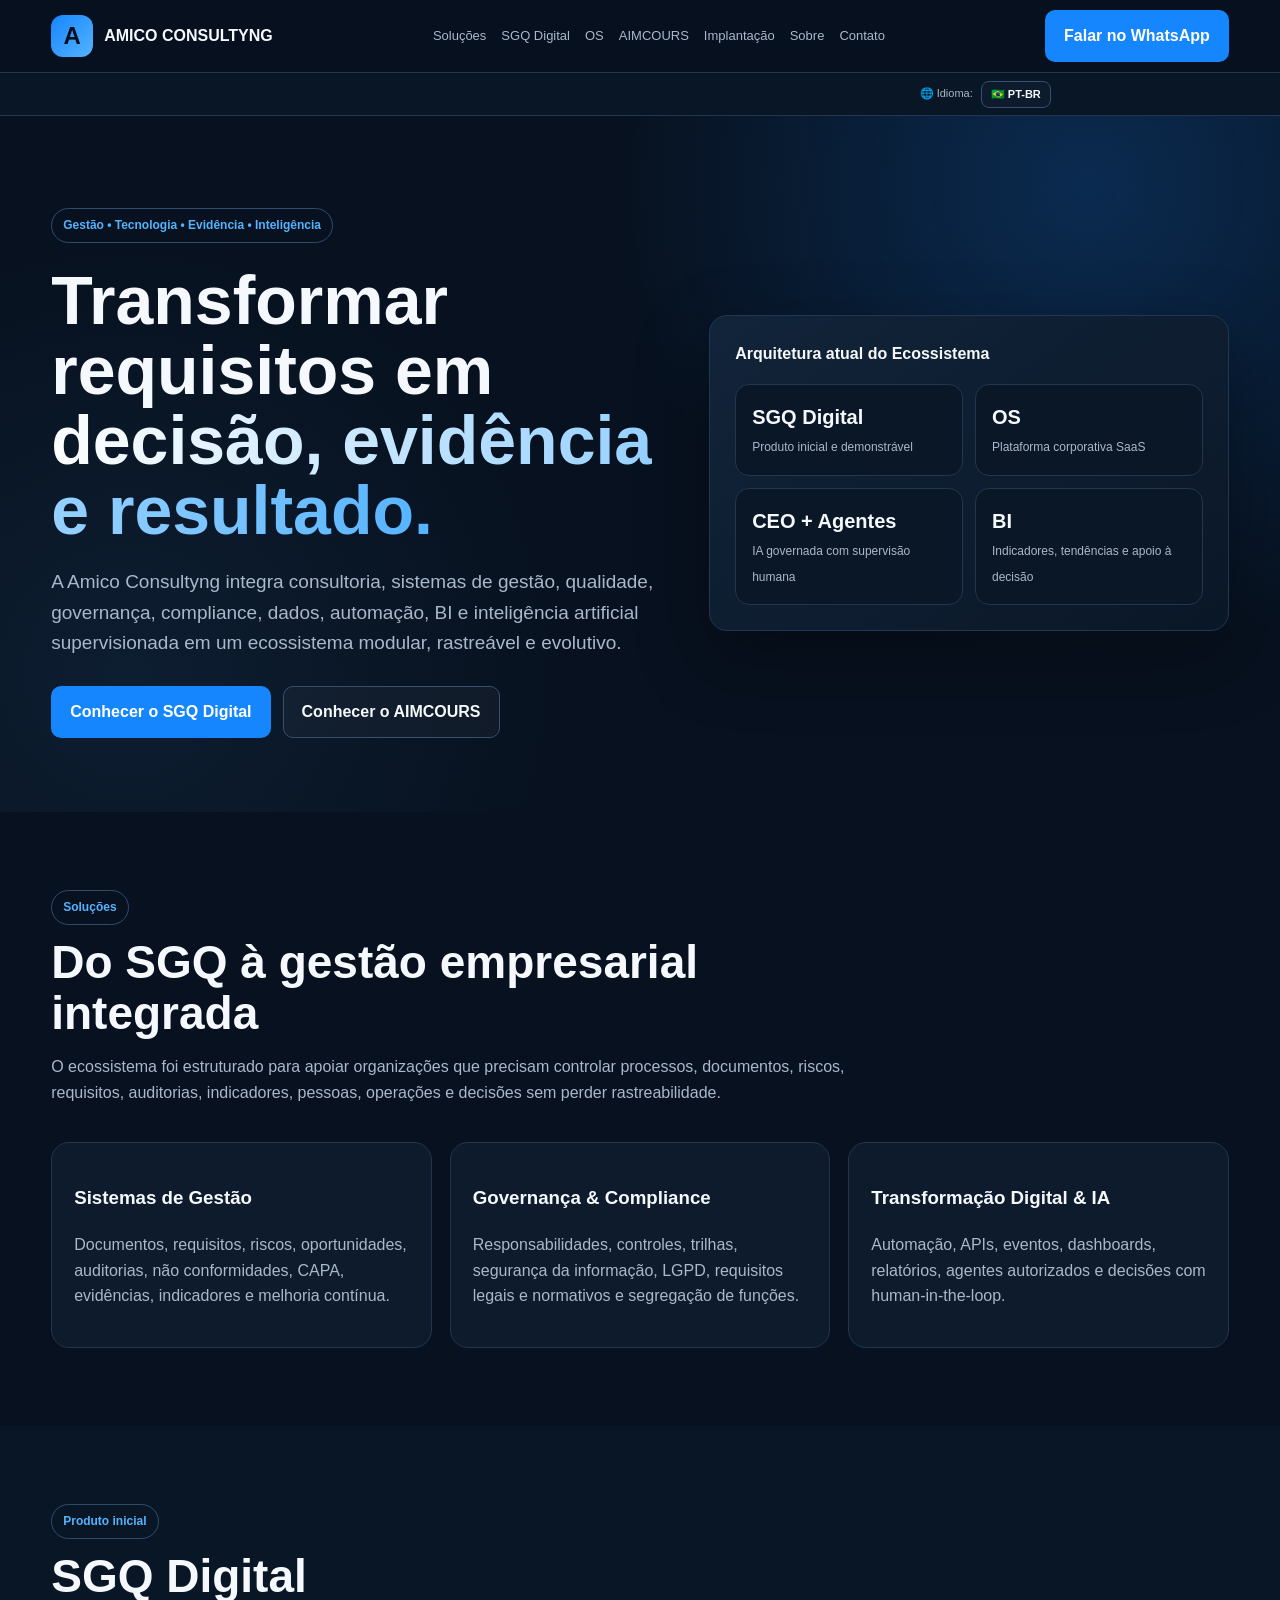
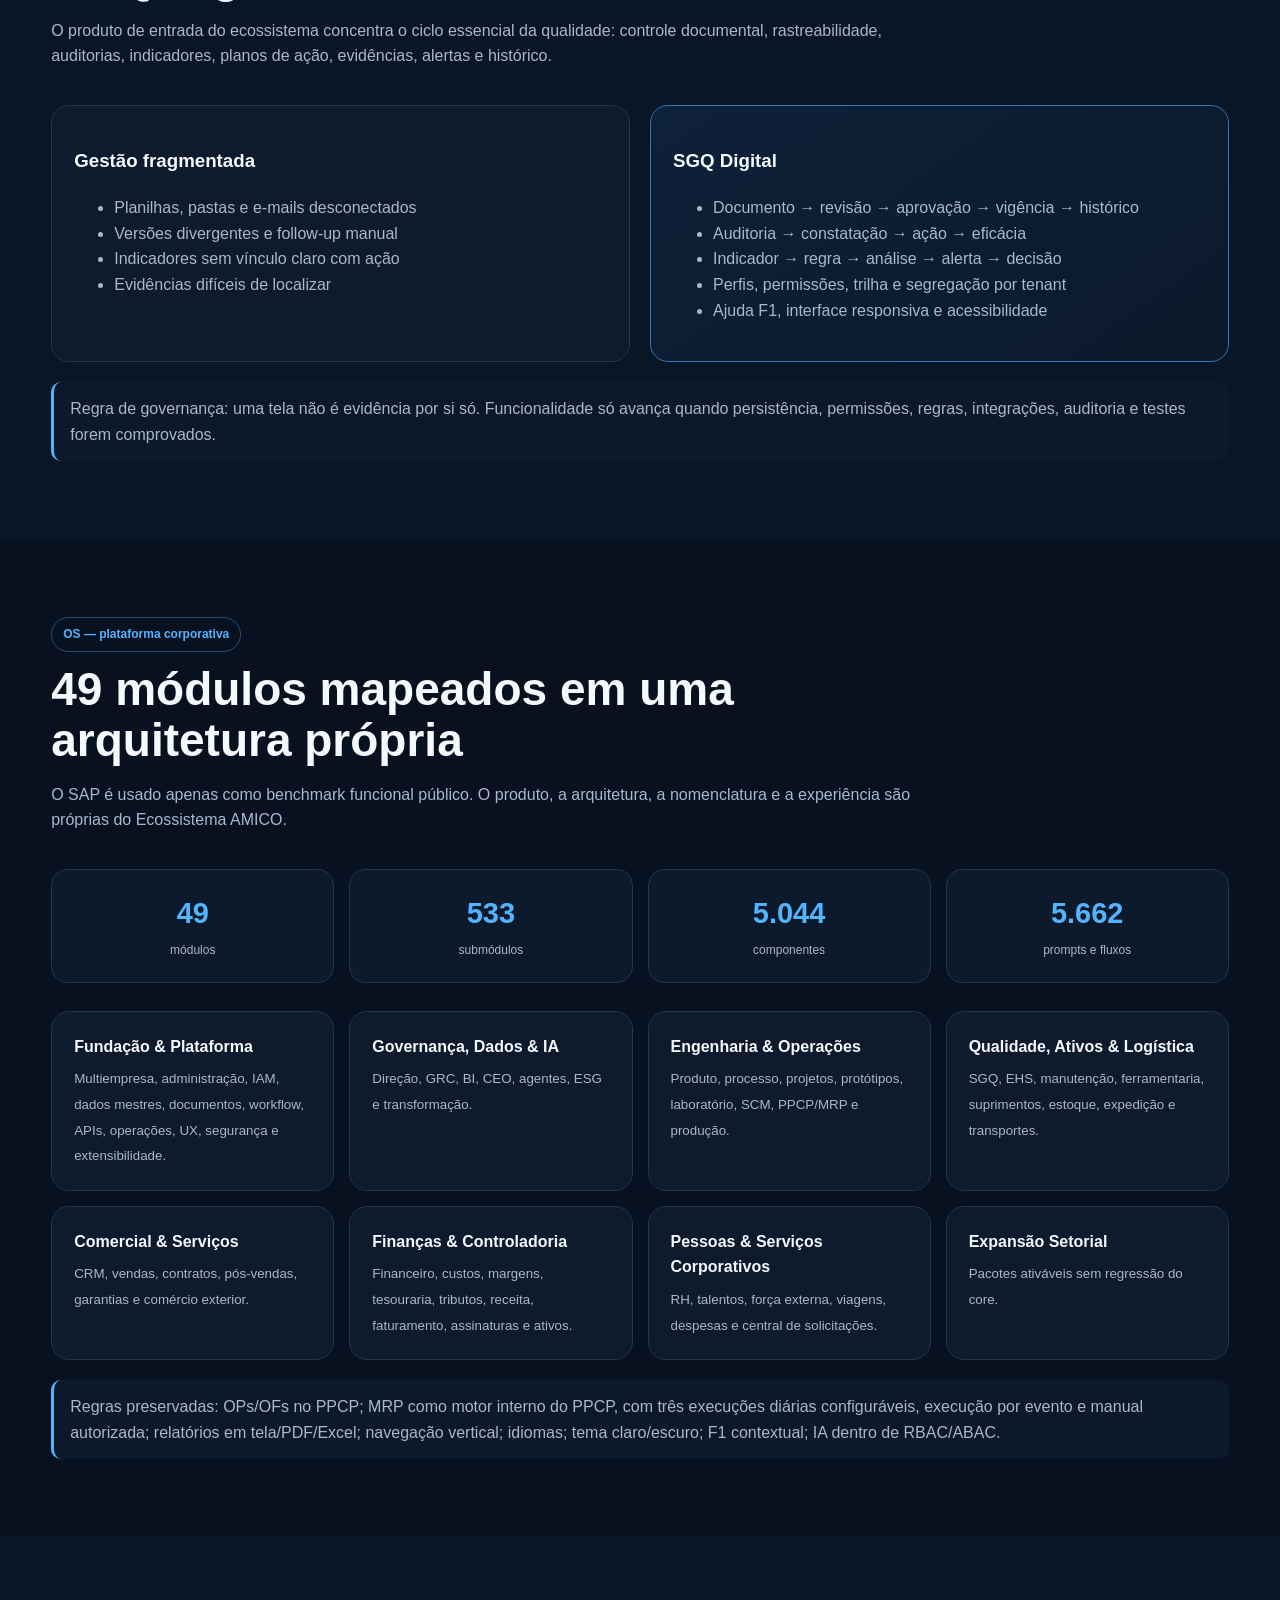
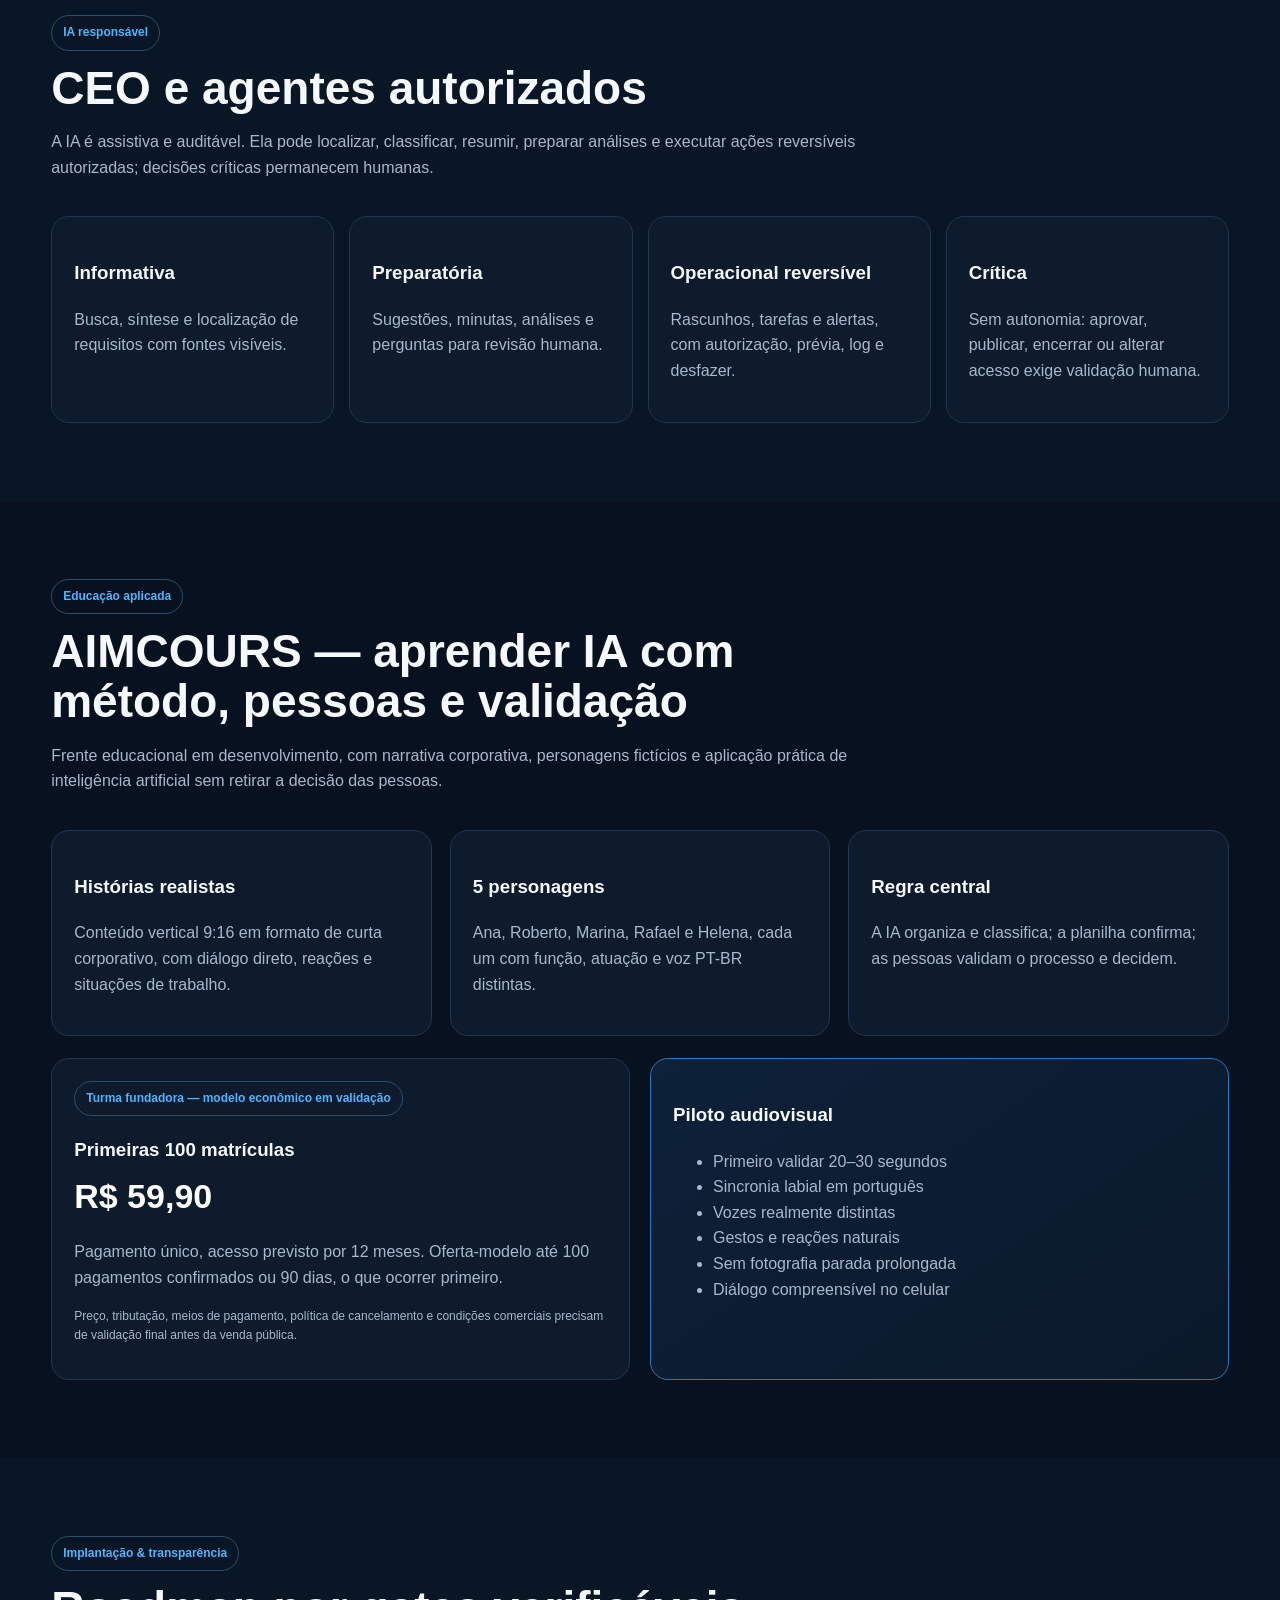
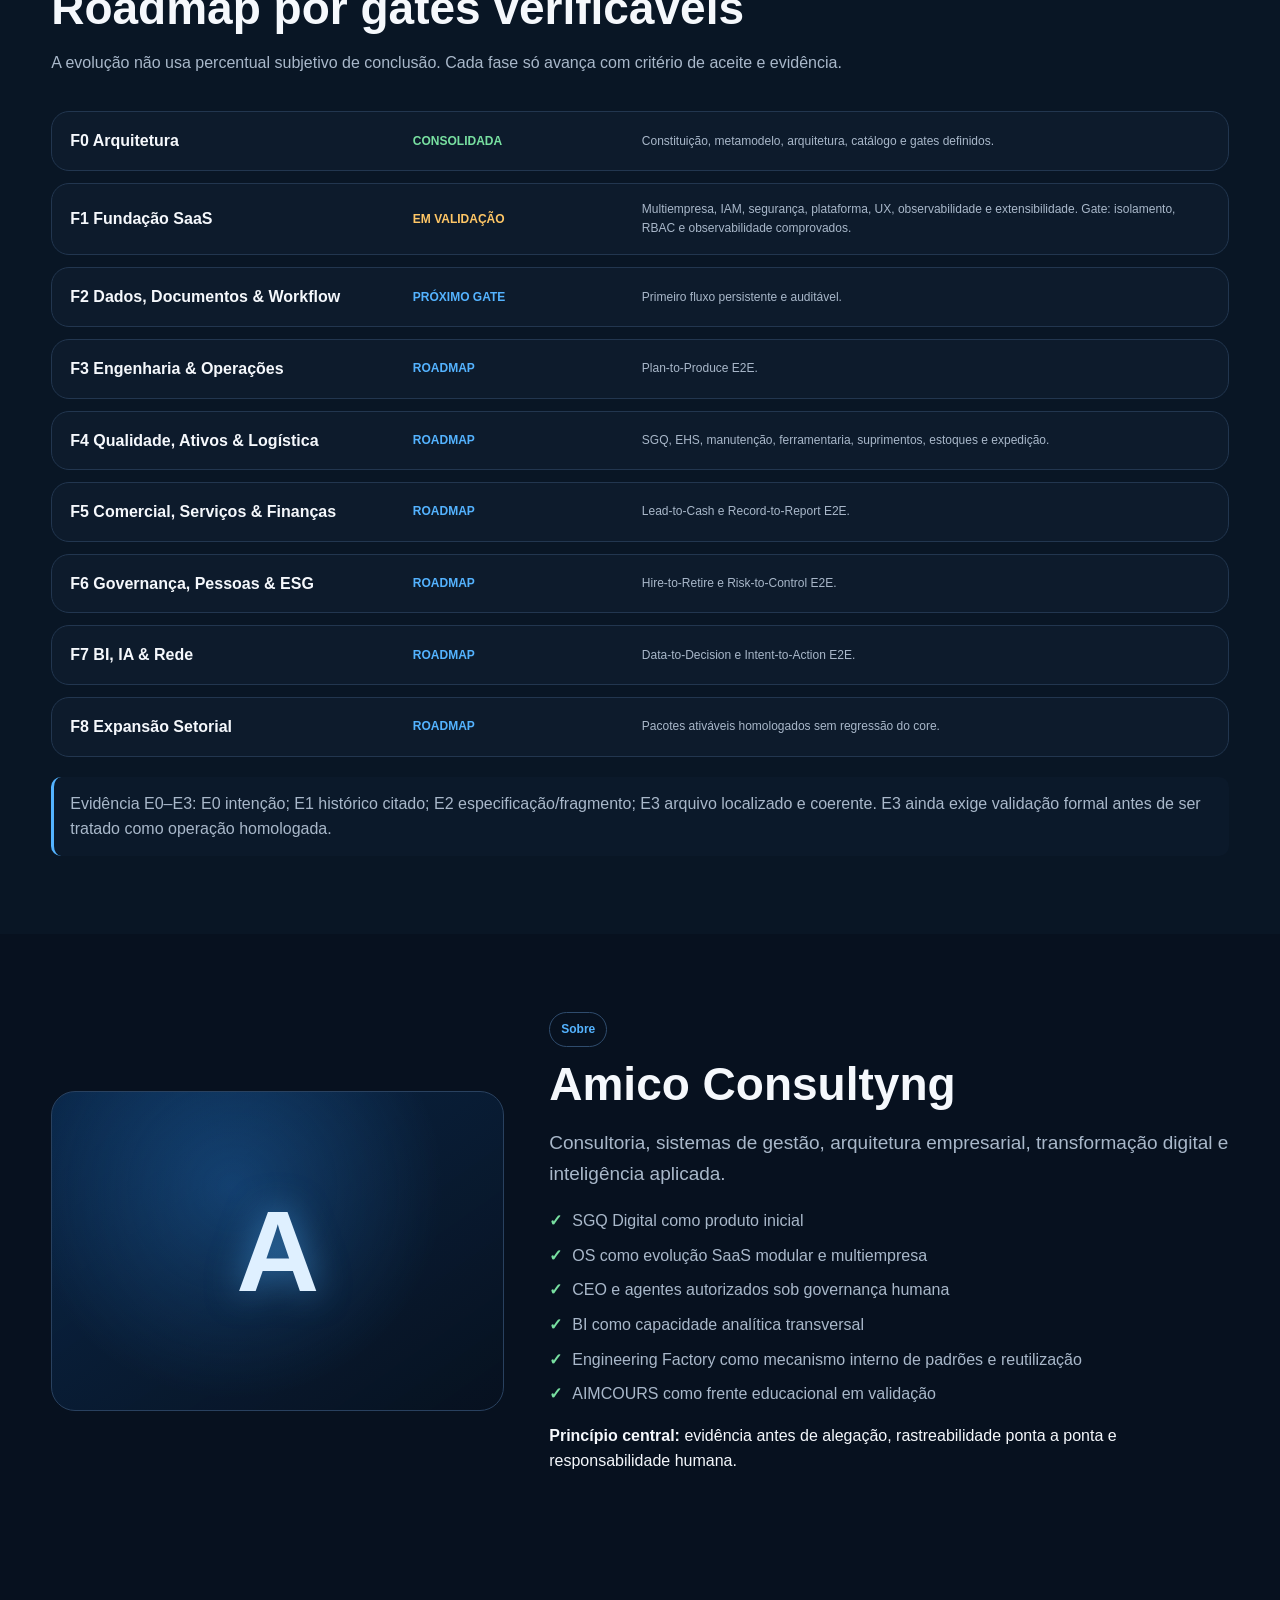
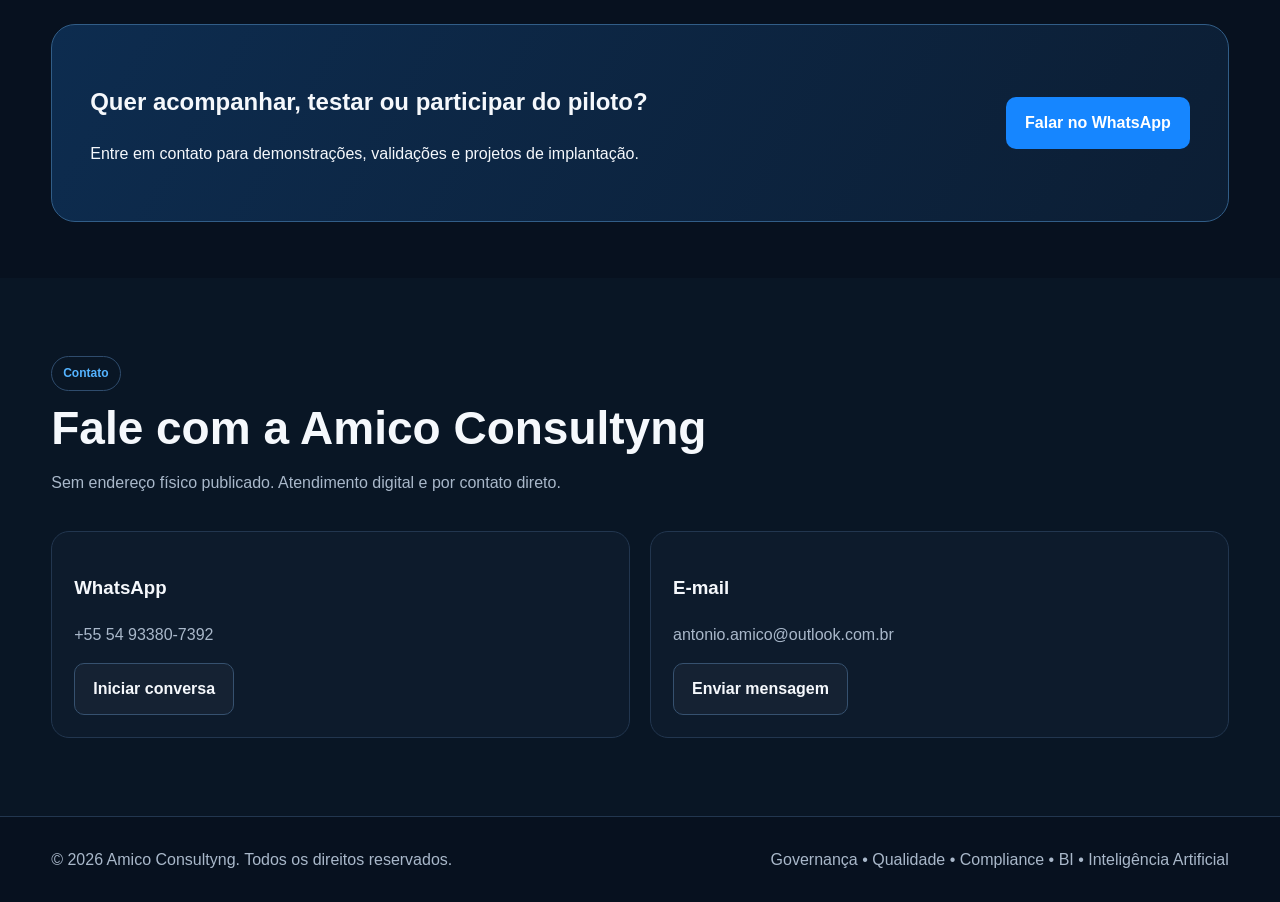
==== commit 187596a9: "fix(i18n): manter PT-BR visível e liberar todos os idiomas" ====
--- a/index.html
+++ b/index.html
@@ -8,13 +8,14 @@
 <meta name="theme-color" content="#07111f">
 <title>Amico Consultyng | Gestão, SGQ Digital, OS e IA</title>
 <style>
-:root{--bg:#07111f;--s:#0d1b2c;--s2:#12243a;--blue:#1686ff;--blue2:#54b3ff;--text:#f5f8fc;--muted:#a9b8ca;--line:#22364f;--green:#78e0a1;--amber:#ffc766;--purple:#b38cff;--max:1180px}*{box-sizing:border-box}html{scroll-behavior:smooth}body{margin:0;font-family:Inter,Segoe UI,Arial,sans-serif;background:var(--bg);color:var(--text);line-height:1.6}a{color:inherit;text-decoration:none}.container{width:min(92%,var(--max));margin:auto}.nav{position:sticky;top:0;z-index:50;background:rgba(7,17,31,.96);backdrop-filter:blur(14px);border-bottom:1px solid var(--line)}.nav-inner{min-height:72px;display:flex;align-items:center;justify-content:space-between;gap:18px}.brand{display:flex;align-items:center;gap:11px;font-weight:800}.logo{width:42px;height:42px;border-radius:12px;display:grid;place-items:center;background:linear-gradient(135deg,var(--blue),var(--blue2));color:#03101d;font-size:24px}.links{display:flex;gap:15px;align-items:center;font-size:13px;color:var(--muted)}.links a:hover{color:#fff}.btn{display:inline-flex;align-items:center;justify-content:center;gap:8px;padding:12px 18px;border-radius:10px;font-weight:700;border:1px solid transparent;transition:.2s}.btn-primary{background:var(--blue);color:#fff}.btn-secondary{border-color:#36516f;background:rgba(255,255,255,.03)}.hero{padding:92px 0 74px;background:radial-gradient(circle at 85% 10%,rgba(22,134,255,.22),transparent 38%),radial-gradient(circle at 10% 80%,rgba(84,179,255,.08),transparent 35%)}.hero-grid{display:grid;grid-template-columns:1.08fr .92fr;gap:48px;align-items:center}.eyebrow,.badge{display:inline-block;padding:7px 11px;border:1px solid #2f4c6d;border-radius:999px;color:var(--blue2);font-size:12px;font-weight:800}.hero h1{font-size:clamp(42px,6vw,68px);line-height:1.03;margin:22px 0}.gradient{background:linear-gradient(90deg,#fff,var(--blue2));-webkit-background-clip:text;background-clip:text;color:transparent}.lead{font-size:19px;color:var(--muted);max-width:760px}.actions{display:flex;flex-wrap:wrap;gap:12px;margin-top:28px}.panel,.card,.module,.road,.step{background:var(--s);border:1px solid var(--line);border-radius:18px}.panel{padding:25px;background:linear-gradient(145deg,var(--s2),#0a1727);box-shadow:0 25px 70px rgba(0,0,0,.35)}.metric-grid{display:grid;grid-template-columns:1fr 1fr;gap:12px}.metric{background:#0a1727;border:1px solid var(--line);border-radius:14px;padding:16px}.metric strong{font-size:20px;display:block}.metric span,.muted{font-size:12px;color:var(--muted)}.section{padding:78px 0}.alt{background:#091625}.section-head{max-width:860px;margin-bottom:36px}.section h2{font-size:clamp(31px,4vw,46px);line-height:1.1;margin:12px 0}.section-head p,.card p{color:var(--muted)}.grid3{display:grid;grid-template-columns:repeat(3,1fr);gap:18px}.grid4,.modules{display:grid;grid-template-columns:repeat(4,1fr);gap:15px}.card,.module,.step{padding:22px}.module b{display:block;margin-bottom:6px}.module small{color:var(--muted)}.compare{display:grid;grid-template-columns:1fr 1fr;gap:20px}.highlight{border-color:#2e78b9;background:linear-gradient(145deg,#0d2139,#0b192a)}ul{color:var(--muted)}.roadmap{display:grid;gap:12px}.road{display:grid;grid-template-columns:1.15fr .75fr 2fr;gap:16px;align-items:center;padding:16px 18px}.st{font-size:12px;font-weight:800}.live{color:var(--green)}.valid{color:var(--amber)}.plan{color:var(--blue2)}.e0{color:#8b99aa}.e1{color:#ffb86b}.e2{color:var(--amber)}.e3{color:var(--green)}.facts{display:grid;grid-template-columns:repeat(4,1fr);gap:15px}.fact{padding:20px;text-align:center;background:#0c1a2b;border:1px solid var(--line);border-radius:16px}.fact strong{font-size:29px;display:block;color:var(--blue2)}.fact span{font-size:12px;color:var(--muted)}.about{display:grid;grid-template-columns:.8fr 1.2fr;gap:45px;align-items:center}.about-panel{min-height:320px;border-radius:24px;border:1px solid #29415f;background:linear-gradient(145deg,rgba(22,134,255,.18),rgba(7,17,31,.4)),radial-gradient(circle at 40% 30%,#153e68,transparent 60%);display:grid;place-items:center}.about-logo{font-size:115px;font-weight:900;color:#dff0ff;text-shadow:0 0 35px rgba(84,179,255,.55)}.check{list-style:none;padding:0}.check li{margin:9px 0}.check li:before{content:'✓';color:var(--green);font-weight:900;margin-right:10px}.cta{padding:56px 0}.cta-box{border-radius:24px;padding:38px;background:linear-gradient(120deg,#0d2c4f,#0c1e34);border:1px solid #315d87;display:flex;justify-content:space-between;align-items:center;gap:24px}.contact-grid{display:grid;grid-template-columns:1fr 1fr;gap:20px}footer{border-top:1px solid var(--line);padding:30px 0;color:var(--muted)}.footer-inner{display:flex;justify-content:space-between;gap:20px;flex-wrap:wrap}.menu-btn{display:none;background:none;border:1px solid var(--line);color:#fff;border-radius:8px;padding:8px 10px}.note{border-left:3px solid var(--blue2);padding:14px 16px;background:#0b192a;color:var(--muted);border-radius:10px}.price{font-size:34px;font-weight:900;color:#fff}.small{font-size:12px;color:var(--muted)}
-@media(max-width:950px){.hero-grid,.about,.compare,.contact-grid{grid-template-columns:1fr}.grid3{grid-template-columns:1fr 1fr}.grid4,.modules,.facts{grid-template-columns:1fr 1fr}.links{display:none;position:absolute;top:72px;left:0;right:0;background:#07111f;padding:20px;flex-direction:column;border-bottom:1px solid var(--line)}.links.open{display:flex}.menu-btn{display:block}.road{grid-template-columns:1fr}}
-@media(max-width:600px){.grid3,.grid4,.modules,.metric-grid,.facts{grid-template-columns:1fr}.hero h1{font-size:42px}.section{padding:60px 0}.nav .btn-primary{display:none}}
+:root{--bg:#07111f;--s:#0d1b2c;--s2:#12243a;--blue:#1686ff;--blue2:#54b3ff;--text:#f5f8fc;--muted:#a9b8ca;--line:#22364f;--green:#78e0a1;--amber:#ffc766;--purple:#b38cff;--max:1180px}*{box-sizing:border-box}html{scroll-behavior:smooth;top:0!important}body{margin:0;font-family:Inter,Segoe UI,Arial,sans-serif;background:var(--bg);color:var(--text);line-height:1.6;top:0!important}a{color:inherit;text-decoration:none}.container{width:min(92%,var(--max));margin:auto}.nav{position:sticky;top:0;z-index:50;background:rgba(7,17,31,.96);backdrop-filter:blur(14px);border-bottom:1px solid var(--line)}.nav-inner{min-height:72px;display:flex;align-items:center;justify-content:space-between;gap:18px}.brand{display:flex;align-items:center;gap:11px;font-weight:800}.logo{width:42px;height:42px;border-radius:12px;display:grid;place-items:center;background:linear-gradient(135deg,var(--blue),var(--blue2));color:#03101d;font-size:24px}.links{display:flex;gap:15px;align-items:center;font-size:13px;color:var(--muted)}.links a:hover{color:#fff}.btn{display:inline-flex;align-items:center;justify-content:center;gap:8px;padding:12px 18px;border-radius:10px;font-weight:700;border:1px solid transparent;transition:.2s}.btn-primary{background:var(--blue);color:#fff}.btn-secondary{border-color:#36516f;background:rgba(255,255,255,.03)}.langbar{position:sticky;top:72px;z-index:49;background:#091625;border-bottom:1px solid var(--line)}.langbar-inner{min-height:42px;display:flex;align-items:center;justify-content:flex-end;gap:8px;flex-wrap:wrap;padding:5px 0}.lang-label{font-size:11px;color:var(--muted);white-space:nowrap}.lang-home{border:1px solid #36516f;background:#0d1b2c;color:var(--text);border-radius:8px;padding:6px 9px;font-size:11px;font-weight:800;cursor:pointer;white-space:nowrap}.lang-home:hover{border-color:var(--blue2)}#google_translate_element{min-width:170px;max-width:280px}.goog-te-gadget{font-size:0!important;color:transparent!important}.goog-te-gadget .goog-te-combo{margin:0!important;max-width:280px;width:100%;height:30px;border:1px solid #36516f;border-radius:8px;background:#0d1b2c;color:var(--text);font-size:11px!important;padding:4px 26px 4px 8px;cursor:pointer}.goog-te-gadget span,.goog-te-gadget img{display:none!important}body>.skiptranslate,.goog-te-banner-frame.skiptranslate{display:none!important}.hero{padding:92px 0 74px;background:radial-gradient(circle at 85% 10%,rgba(22,134,255,.22),transparent 38%),radial-gradient(circle at 10% 80%,rgba(84,179,255,.08),transparent 35%)}.hero-grid{display:grid;grid-template-columns:1.08fr .92fr;gap:48px;align-items:center}.eyebrow,.badge{display:inline-block;padding:7px 11px;border:1px solid #2f4c6d;border-radius:999px;color:var(--blue2);font-size:12px;font-weight:800}.hero h1{font-size:clamp(42px,6vw,68px);line-height:1.03;margin:22px 0}.gradient{background:linear-gradient(90deg,#fff,var(--blue2));-webkit-background-clip:text;background-clip:text;color:transparent}.lead{font-size:19px;color:var(--muted);max-width:760px}.actions{display:flex;flex-wrap:wrap;gap:12px;margin-top:28px}.panel,.card,.module,.road,.step{background:var(--s);border:1px solid var(--line);border-radius:18px}.panel{padding:25px;background:linear-gradient(145deg,var(--s2),#0a1727);box-shadow:0 25px 70px rgba(0,0,0,.35)}.metric-grid{display:grid;grid-template-columns:1fr 1fr;gap:12px}.metric{background:#0a1727;border:1px solid var(--line);border-radius:14px;padding:16px}.metric strong{font-size:20px;display:block}.metric span,.muted{font-size:12px;color:var(--muted)}.section{padding:78px 0}.alt{background:#091625}.section-head{max-width:860px;margin-bottom:36px}.section h2{font-size:clamp(31px,4vw,46px);line-height:1.1;margin:12px 0}.section-head p,.card p{color:var(--muted)}.grid3{display:grid;grid-template-columns:repeat(3,1fr);gap:18px}.grid4,.modules{display:grid;grid-template-columns:repeat(4,1fr);gap:15px}.card,.module,.step{padding:22px}.module b{display:block;margin-bottom:6px}.module small{color:var(--muted)}.compare{display:grid;grid-template-columns:1fr 1fr;gap:20px}.highlight{border-color:#2e78b9;background:linear-gradient(145deg,#0d2139,#0b192a)}ul{color:var(--muted)}.roadmap{display:grid;gap:12px}.road{display:grid;grid-template-columns:1.15fr .75fr 2fr;gap:16px;align-items:center;padding:16px 18px}.st{font-size:12px;font-weight:800}.live{color:var(--green)}.valid{color:var(--amber)}.plan{color:var(--blue2)}.e0{color:#8b99aa}.e1{color:#ffb86b}.e2{color:var(--amber)}.e3{color:var(--green)}.facts{display:grid;grid-template-columns:repeat(4,1fr);gap:15px}.fact{padding:20px;text-align:center;background:#0c1a2b;border:1px solid var(--line);border-radius:16px}.fact strong{font-size:29px;display:block;color:var(--blue2)}.fact span{font-size:12px;color:var(--muted)}.about{display:grid;grid-template-columns:.8fr 1.2fr;gap:45px;align-items:center}.about-panel{min-height:320px;border-radius:24px;border:1px solid #29415f;background:linear-gradient(145deg,rgba(22,134,255,.18),rgba(7,17,31,.4)),radial-gradient(circle at 40% 30%,#153e68,transparent 60%);display:grid;place-items:center}.about-logo{font-size:115px;font-weight:900;color:#dff0ff;text-shadow:0 0 35px rgba(84,179,255,.55)}.check{list-style:none;padding:0}.check li{margin:9px 0}.check li:before{content:'✓';color:var(--green);font-weight:900;margin-right:10px}.cta{padding:56px 0}.cta-box{border-radius:24px;padding:38px;background:linear-gradient(120deg,#0d2c4f,#0c1e34);border:1px solid #315d87;display:flex;justify-content:space-between;align-items:center;gap:24px}.contact-grid{display:grid;grid-template-columns:1fr 1fr;gap:20px}footer{border-top:1px solid var(--line);padding:30px 0;color:var(--muted)}.footer-inner{display:flex;justify-content:space-between;gap:20px;flex-wrap:wrap}.menu-btn{display:none;background:none;border:1px solid var(--line);color:#fff;border-radius:8px;padding:8px 10px}.note{border-left:3px solid var(--blue2);padding:14px 16px;background:#0b192a;color:var(--muted);border-radius:10px}.price{font-size:34px;font-weight:900;color:#fff}.small{font-size:12px;color:var(--muted)}
+@media(max-width:950px){.hero-grid,.about,.compare,.contact-grid{grid-template-columns:1fr}.grid3{grid-template-columns:1fr 1fr}.grid4,.modules,.facts{grid-template-columns:1fr 1fr}.links{display:none;position:absolute;top:72px;left:0;right:0;background:#07111f;padding:20px;flex-direction:column;border-bottom:1px solid var(--line)}.links.open{display:flex}.menu-btn{display:block}.road{grid-template-columns:1fr}.langbar-inner{justify-content:center}.lang-label{display:none}#google_translate_element{flex:1;min-width:150px;max-width:230px}}
+@media(max-width:600px){.grid3,.grid4,.modules,.metric-grid,.facts{grid-template-columns:1fr}.hero h1{font-size:42px}.section{padding:60px 0}.nav .btn-primary{display:none}.langbar{top:72px}.langbar-inner{flex-wrap:nowrap}.lang-home{font-size:10px;padding:6px 7px}.goog-te-gadget .goog-te-combo{font-size:10px!important;max-width:210px}}
 </style>
 </head>
 <body>
 <nav class="nav"><div class="container nav-inner"><a class="brand" href="#inicio"><span class="logo">A</span><span>AMICO CONSULTYNG</span></a><button class="menu-btn" aria-label="Abrir menu" onclick="document.querySelector('.links').classList.toggle('open')">☰</button><div class="links"><a href="#solucoes">Soluções</a><a href="#sgq">SGQ Digital</a><a href="#os">OS</a><a href="#aimcours">AIMCOURS</a><a href="#implantacao">Implantação</a><a href="#sobre">Sobre</a><a href="#contato">Contato</a></div><a class="btn btn-primary" href="https://wa.me/5554933807392?text=Olá,%20quero%20conhecer%20as%20soluções%20da%20Amico%20Consultyng." target="_blank" rel="noopener">Falar no WhatsApp</a></div></nav>
+<div class="langbar notranslate" translate="no"><div class="container langbar-inner"><span class="lang-label">🌐 Idioma:</span><button class="lang-home" type="button" onclick="restorePtBr()" aria-label="Voltar para Português do Brasil">🇧🇷 PT-BR</button><div id="google_translate_element" aria-label="Selecionar idioma"></div></div></div>
 <header id="inicio" class="hero"><div class="container hero-grid"><div><span class="eyebrow">Gestão • Tecnologia • Evidência • Inteligência</span><h1>Transformar requisitos em <span class="gradient">decisão, evidência e resultado.</span></h1><p class="lead">A Amico Consultyng integra consultoria, sistemas de gestão, qualidade, governança, compliance, dados, automação, BI e inteligência artificial supervisionada em um ecossistema modular, rastreável e evolutivo.</p><div class="actions"><a class="btn btn-primary" href="#sgq">Conhecer o SGQ Digital</a><a class="btn btn-secondary" href="#aimcours">Conhecer o AIMCOURS</a></div></div><div class="panel"><strong>Arquitetura atual do Ecossistema</strong><div class="metric-grid" style="margin-top:18px"><div class="metric"><strong>SGQ Digital</strong><span>Produto inicial e demonstrável</span></div><div class="metric"><strong>OS</strong><span>Plataforma corporativa SaaS</span></div><div class="metric"><strong>CEO + Agentes</strong><span>IA governada com supervisão humana</span></div><div class="metric"><strong>BI</strong><span>Indicadores, tendências e apoio à decisão</span></div></div></div></div></header>
 <section id="solucoes" class="section"><div class="container"><div class="section-head"><span class="eyebrow">Soluções</span><h2>Do SGQ à gestão empresarial integrada</h2><p>O ecossistema foi estruturado para apoiar organizações que precisam controlar processos, documentos, riscos, requisitos, auditorias, indicadores, pessoas, operações e decisões sem perder rastreabilidade.</p></div><div class="grid3"><article class="card"><h3>Sistemas de Gestão</h3><p>Documentos, requisitos, riscos, oportunidades, auditorias, não conformidades, CAPA, evidências, indicadores e melhoria contínua.</p></article><article class="card"><h3>Governança & Compliance</h3><p>Responsabilidades, controles, trilhas, segurança da informação, LGPD, requisitos legais e normativos e segregação de funções.</p></article><article class="card"><h3>Transformação Digital & IA</h3><p>Automação, APIs, eventos, dashboards, relatórios, agentes autorizados e decisões com human-in-the-loop.</p></article></div></div></section>
 <section id="sgq" class="section alt"><div class="container"><div class="section-head"><span class="eyebrow">Produto inicial</span><h2>SGQ Digital</h2><p>O produto de entrada do ecossistema concentra o ciclo essencial da qualidade: controle documental, rastreabilidade, auditorias, indicadores, planos de ação, evidências, alertas e histórico.</p></div><div class="compare"><article class="card"><h3>Gestão fragmentada</h3><ul><li>Planilhas, pastas e e-mails desconectados</li><li>Versões divergentes e follow-up manual</li><li>Indicadores sem vínculo claro com ação</li><li>Evidências difíceis de localizar</li></ul></article><article class="card highlight"><h3>SGQ Digital</h3><ul><li>Documento → revisão → aprovação → vigência → histórico</li><li>Auditoria → constatação → ação → eficácia</li><li>Indicador → regra → análise → alerta → decisão</li><li>Perfis, permissões, trilha e segregação por tenant</li><li>Ajuda F1, interface responsiva e acessibilidade</li></ul></article></div><div class="note" style="margin-top:20px">Regra de governança: uma tela não é evidência por si só. Funcionalidade só avança quando persistência, permissões, regras, integrações, auditoria e testes forem comprovados.</div></div></section>
@@ -26,5 +27,11 @@
 <section class="cta"><div class="container"><div class="cta-box"><div><h2>Quer acompanhar, testar ou participar do piloto?</h2><p>Entre em contato para demonstrações, validações e projetos de implantação.</p></div><a class="btn btn-primary" href="https://wa.me/5554933807392?text=Olá,%20quero%20falar%20sobre%20a%20Amico%20Consultyng,%20SGQ%20Digital,%20OS%20ou%20AIMCOURS." target="_blank" rel="noopener">Falar no WhatsApp</a></div></div></section>
 <section id="contato" class="section alt"><div class="container"><div class="section-head"><span class="eyebrow">Contato</span><h2>Fale com a Amico Consultyng</h2><p>Sem endereço físico publicado. Atendimento digital e por contato direto.</p></div><div class="contact-grid"><div class="card"><h3>WhatsApp</h3><p>+55 54 93380-7392</p><a class="btn btn-secondary" href="https://wa.me/5554933807392" target="_blank" rel="noopener">Iniciar conversa</a></div><div class="card"><h3>E-mail</h3><p>antonio.amico@outlook.com.br</p><a class="btn btn-secondary" href="mailto:antonio.amico@outlook.com.br">Enviar mensagem</a></div></div></div></section>
 <footer><div class="container footer-inner"><div>© <span id="year"></span> Amico Consultyng. Todos os direitos reservados.</div><div>Governança • Qualidade • Compliance • BI • Inteligência Artificial</div></div></footer>
-<script>document.getElementById('year').textContent=new Date().getFullYear();document.querySelectorAll('.links a').forEach(a=>a.addEventListener('click',()=>document.querySelector('.links').classList.remove('open')));</script>
+<script>
+function googleTranslateElementInit(){new google.translate.TranslateElement({pageLanguage:'pt',autoDisplay:false,layout:google.translate.TranslateElement.InlineLayout.SIMPLE},'google_translate_element')}
+function clearTranslateCookie(path){document.cookie='googtrans=;expires=Thu, 01 Jan 1970 00:00:00 GMT;path='+path+';SameSite=Lax'}
+function restorePtBr(){clearTranslateCookie('/');clearTranslateCookie('/Amico_Consultyng/');try{localStorage.removeItem('googtrans')}catch(e){}window.location.href=window.location.pathname+window.location.search}
+document.getElementById('year').textContent=new Date().getFullYear();document.querySelectorAll('.links a').forEach(a=>a.addEventListener('click',()=>document.querySelector('.links').classList.remove('open')));
+</script>
+<script src="https://translate.google.com/translate_a/element.js?cb=googleTranslateElementInit" async></script>
 </body></html>
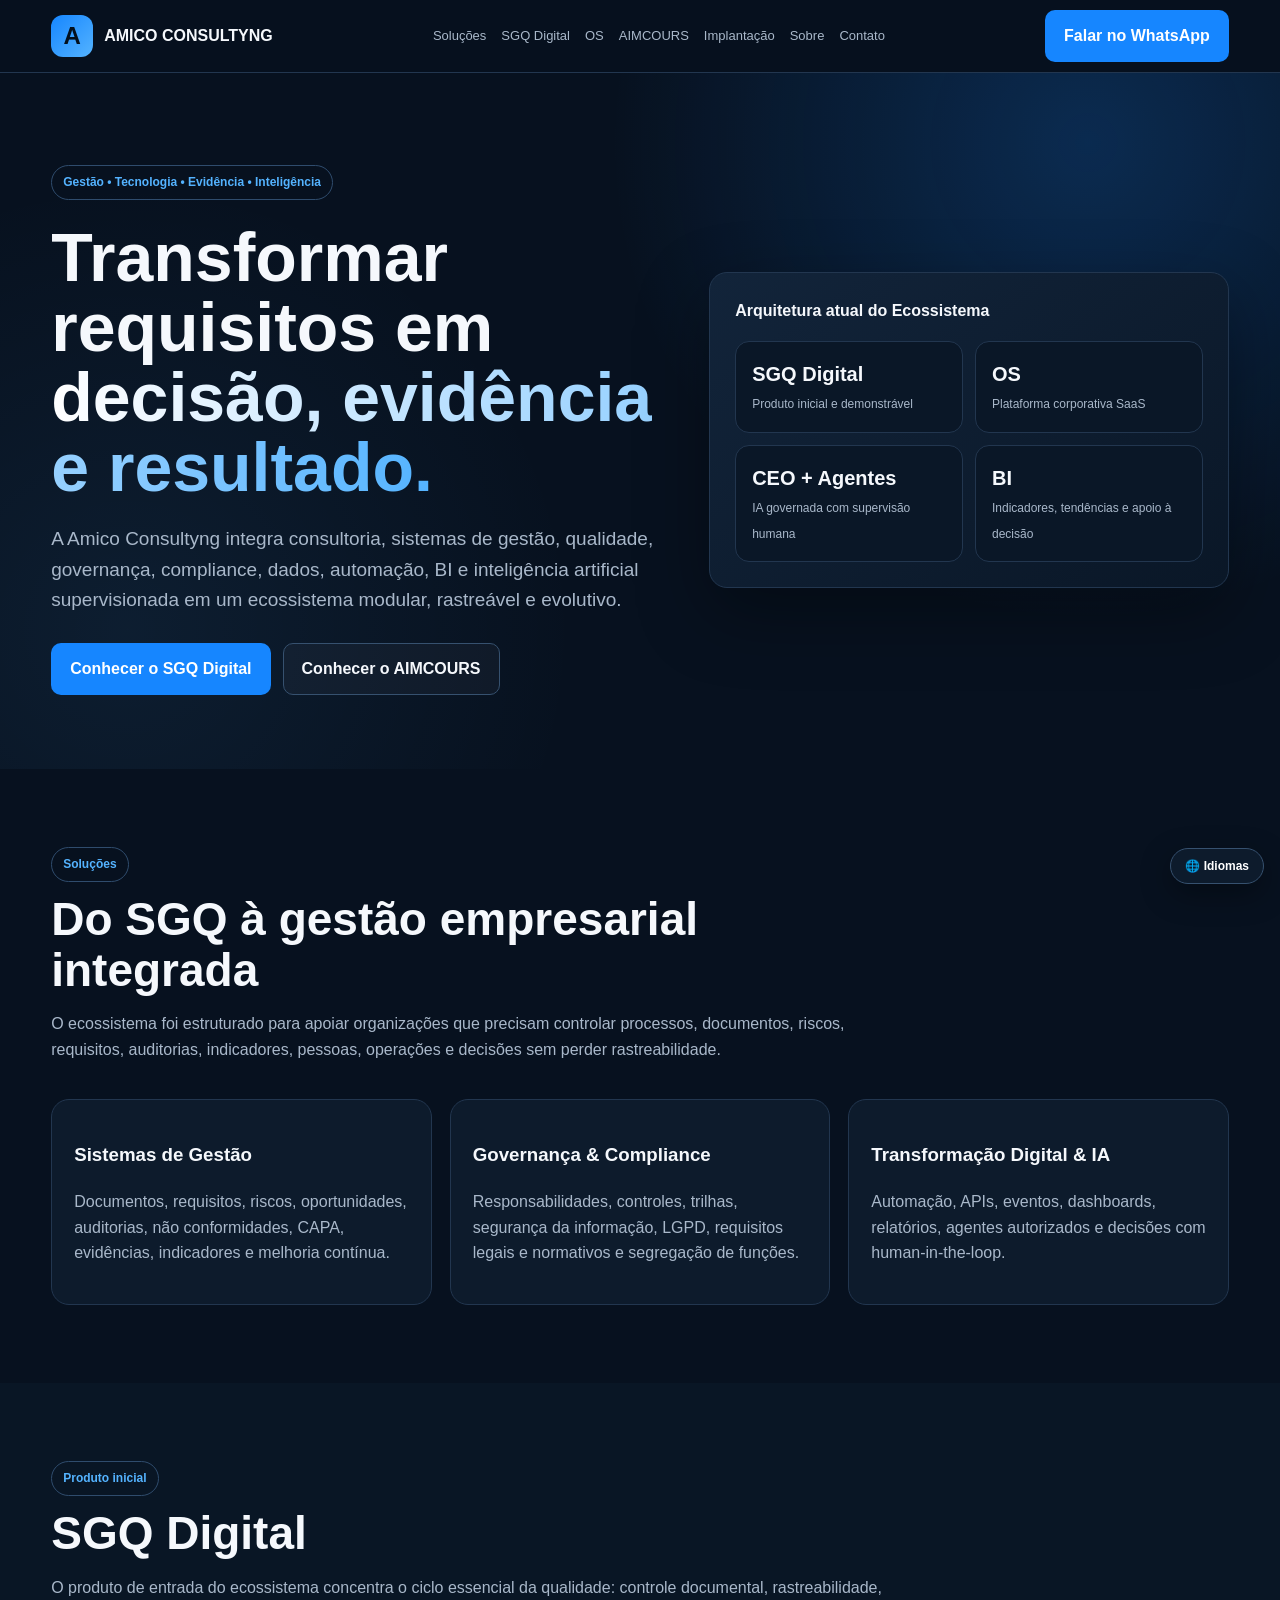
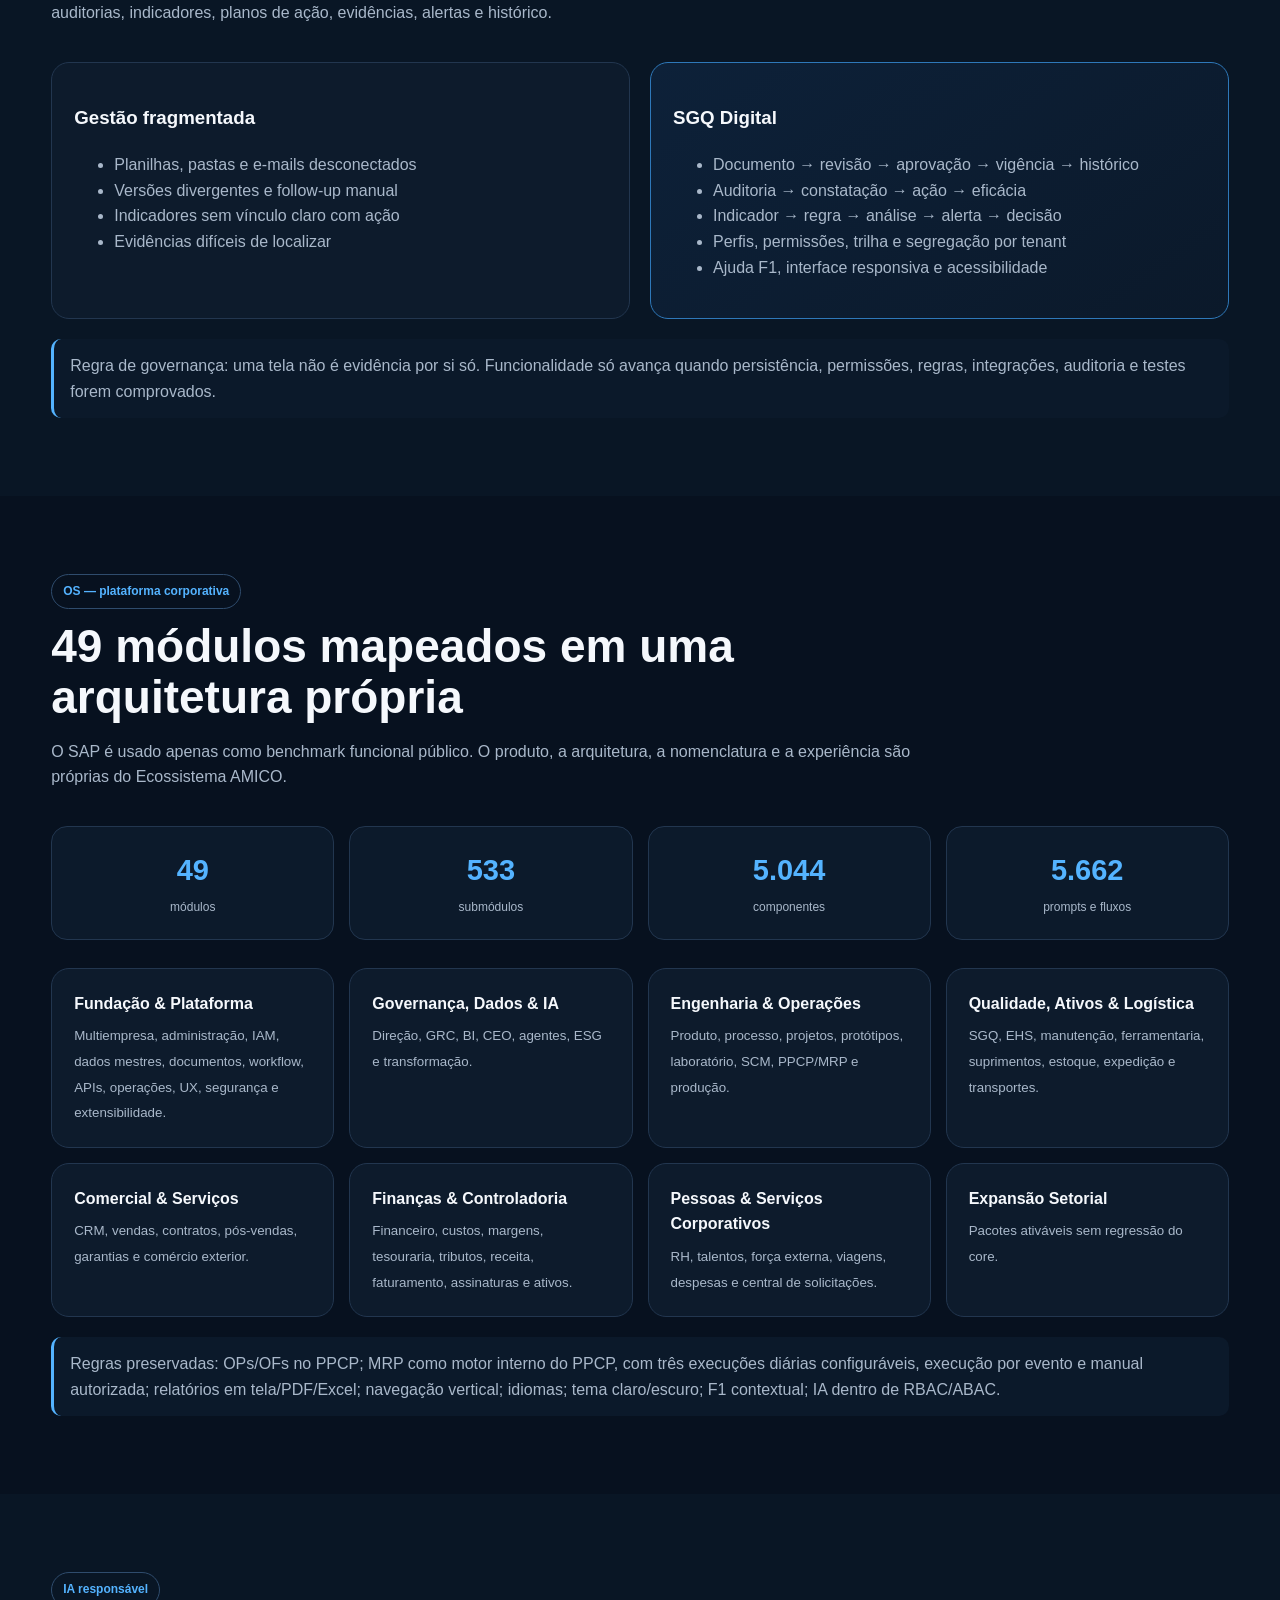
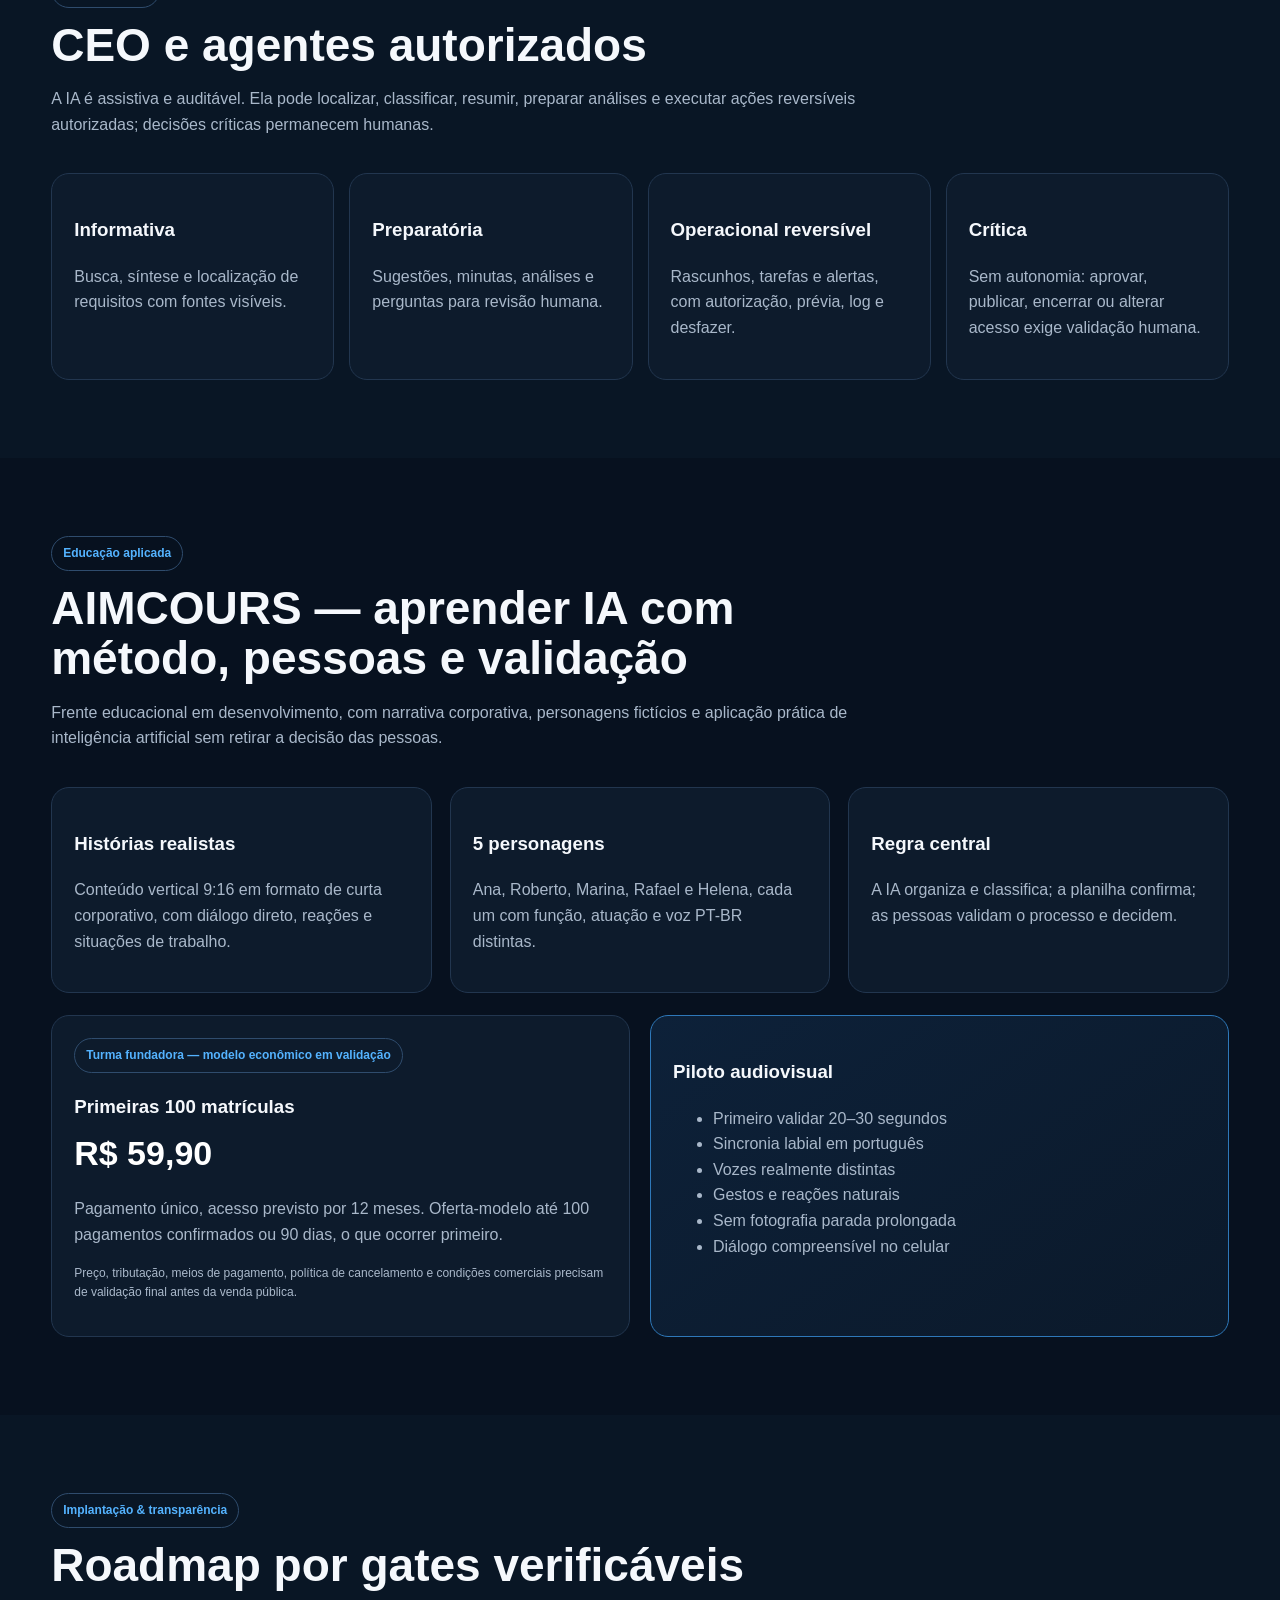
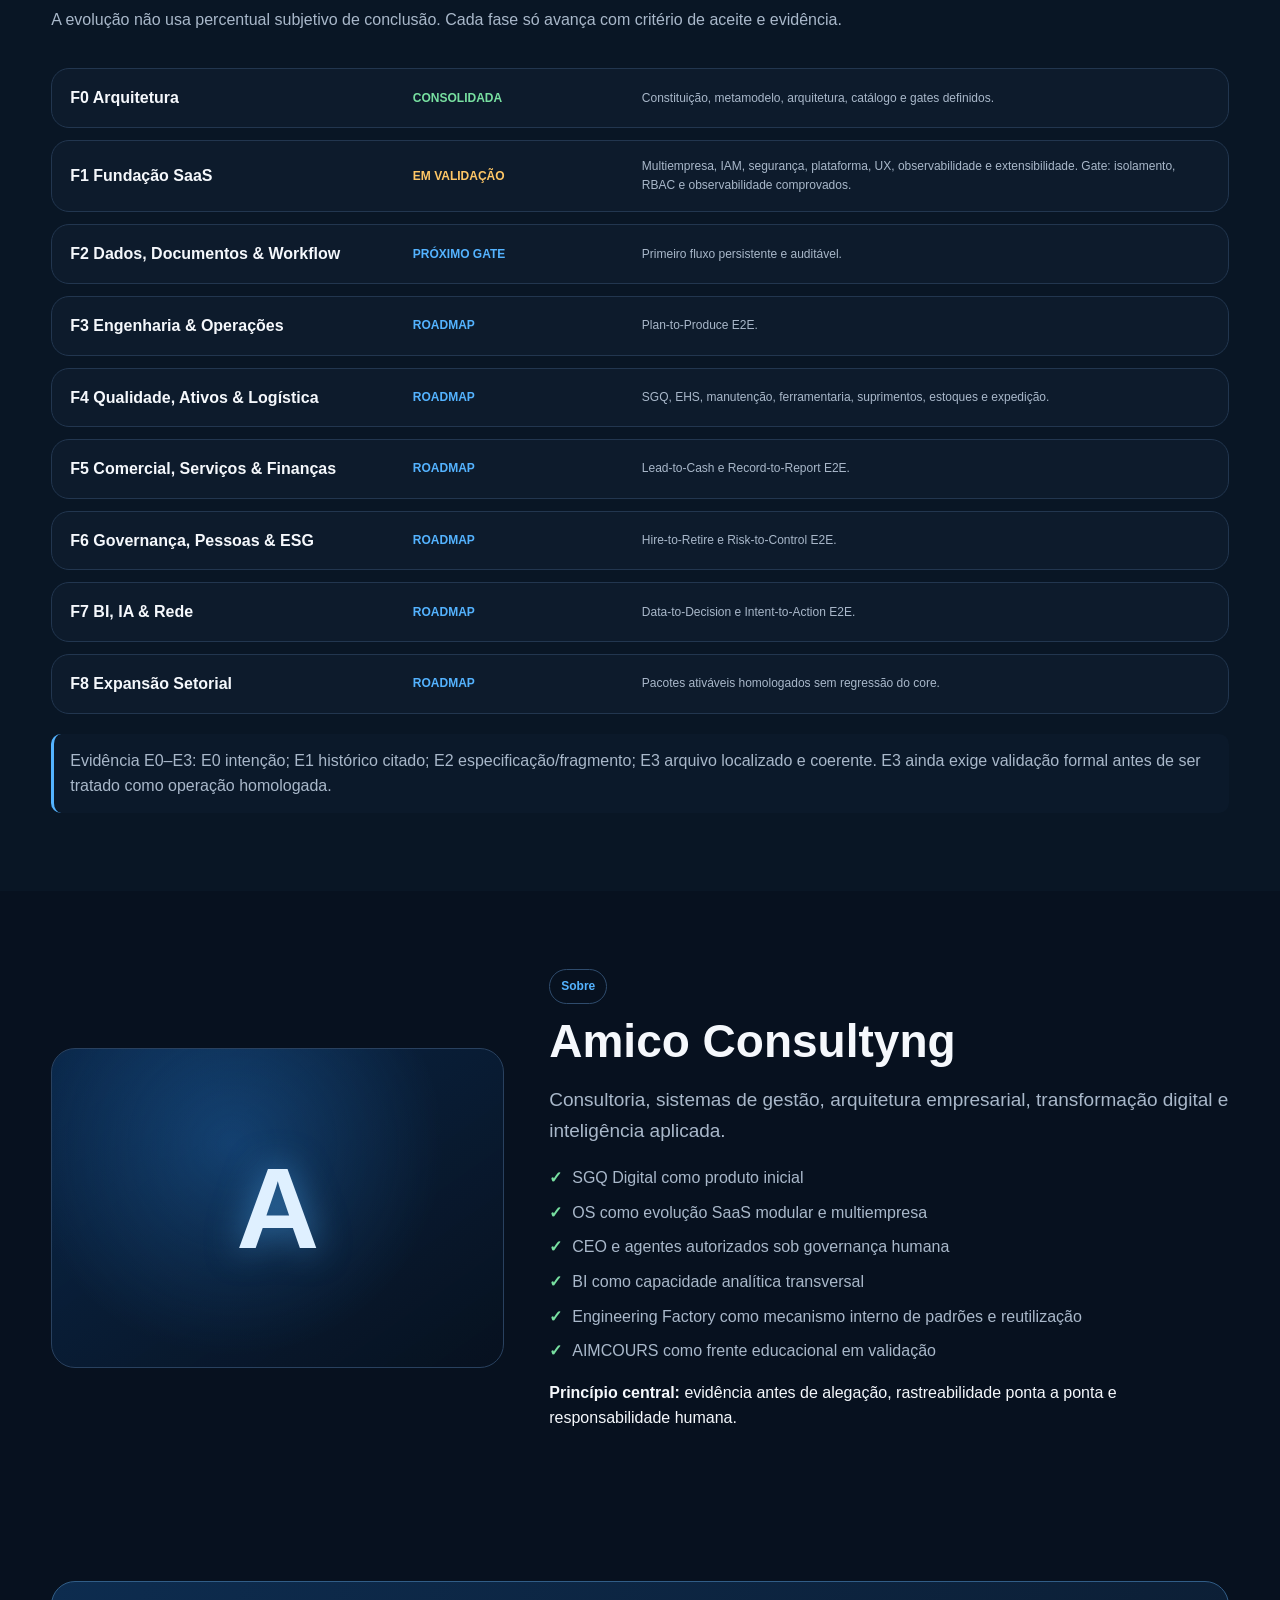
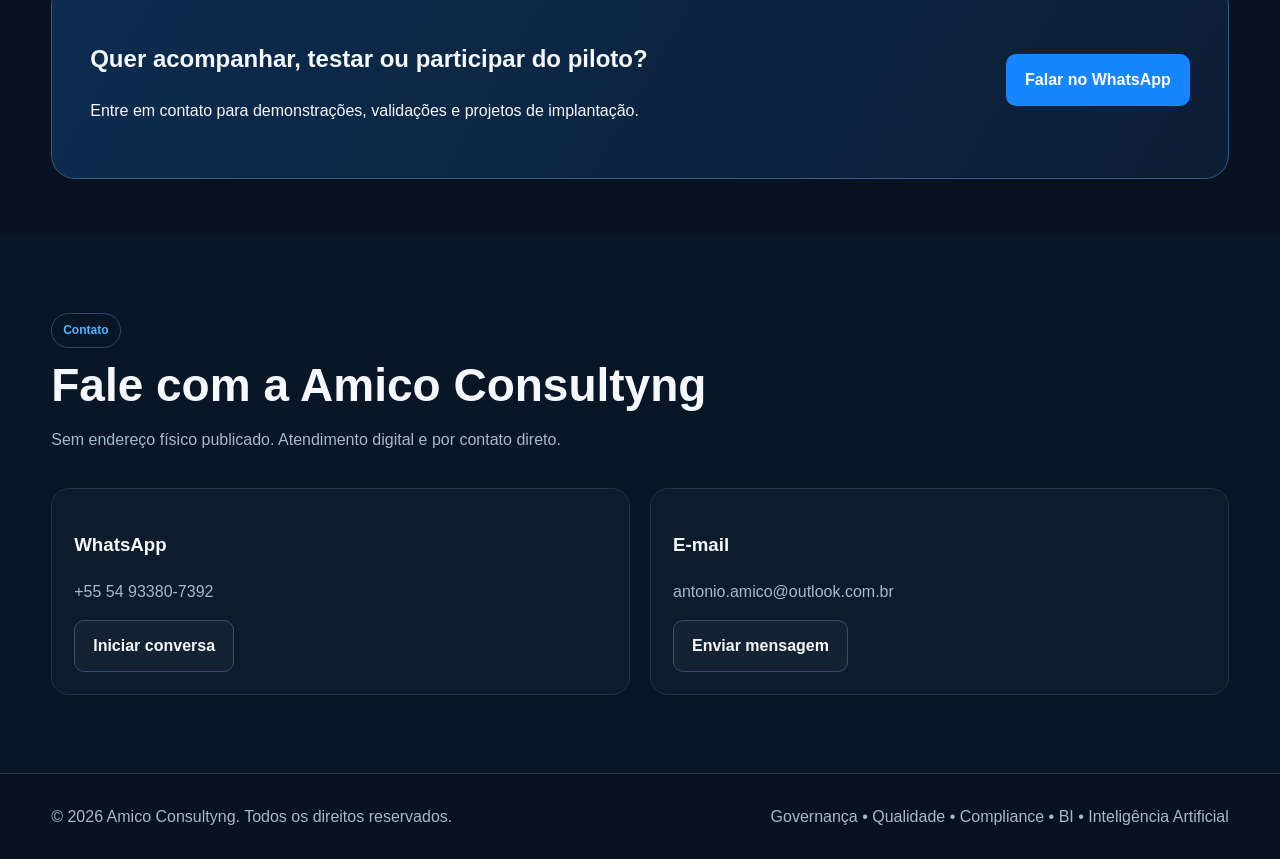
==== commit 20243c21: "fix(i18n): restaurar layout e mover idiomas para seletor flutuante" ====
--- a/index.html
+++ b/index.html
@@ -8,14 +8,14 @@
 <meta name="theme-color" content="#07111f">
 <title>Amico Consultyng | Gestão, SGQ Digital, OS e IA</title>
 <style>
-:root{--bg:#07111f;--s:#0d1b2c;--s2:#12243a;--blue:#1686ff;--blue2:#54b3ff;--text:#f5f8fc;--muted:#a9b8ca;--line:#22364f;--green:#78e0a1;--amber:#ffc766;--purple:#b38cff;--max:1180px}*{box-sizing:border-box}html{scroll-behavior:smooth;top:0!important}body{margin:0;font-family:Inter,Segoe UI,Arial,sans-serif;background:var(--bg);color:var(--text);line-height:1.6;top:0!important}a{color:inherit;text-decoration:none}.container{width:min(92%,var(--max));margin:auto}.nav{position:sticky;top:0;z-index:50;background:rgba(7,17,31,.96);backdrop-filter:blur(14px);border-bottom:1px solid var(--line)}.nav-inner{min-height:72px;display:flex;align-items:center;justify-content:space-between;gap:18px}.brand{display:flex;align-items:center;gap:11px;font-weight:800}.logo{width:42px;height:42px;border-radius:12px;display:grid;place-items:center;background:linear-gradient(135deg,var(--blue),var(--blue2));color:#03101d;font-size:24px}.links{display:flex;gap:15px;align-items:center;font-size:13px;color:var(--muted)}.links a:hover{color:#fff}.btn{display:inline-flex;align-items:center;justify-content:center;gap:8px;padding:12px 18px;border-radius:10px;font-weight:700;border:1px solid transparent;transition:.2s}.btn-primary{background:var(--blue);color:#fff}.btn-secondary{border-color:#36516f;background:rgba(255,255,255,.03)}.langbar{position:sticky;top:72px;z-index:49;background:#091625;border-bottom:1px solid var(--line)}.langbar-inner{min-height:42px;display:flex;align-items:center;justify-content:flex-end;gap:8px;flex-wrap:wrap;padding:5px 0}.lang-label{font-size:11px;color:var(--muted);white-space:nowrap}.lang-home{border:1px solid #36516f;background:#0d1b2c;color:var(--text);border-radius:8px;padding:6px 9px;font-size:11px;font-weight:800;cursor:pointer;white-space:nowrap}.lang-home:hover{border-color:var(--blue2)}#google_translate_element{min-width:170px;max-width:280px}.goog-te-gadget{font-size:0!important;color:transparent!important}.goog-te-gadget .goog-te-combo{margin:0!important;max-width:280px;width:100%;height:30px;border:1px solid #36516f;border-radius:8px;background:#0d1b2c;color:var(--text);font-size:11px!important;padding:4px 26px 4px 8px;cursor:pointer}.goog-te-gadget span,.goog-te-gadget img{display:none!important}body>.skiptranslate,.goog-te-banner-frame.skiptranslate{display:none!important}.hero{padding:92px 0 74px;background:radial-gradient(circle at 85% 10%,rgba(22,134,255,.22),transparent 38%),radial-gradient(circle at 10% 80%,rgba(84,179,255,.08),transparent 35%)}.hero-grid{display:grid;grid-template-columns:1.08fr .92fr;gap:48px;align-items:center}.eyebrow,.badge{display:inline-block;padding:7px 11px;border:1px solid #2f4c6d;border-radius:999px;color:var(--blue2);font-size:12px;font-weight:800}.hero h1{font-size:clamp(42px,6vw,68px);line-height:1.03;margin:22px 0}.gradient{background:linear-gradient(90deg,#fff,var(--blue2));-webkit-background-clip:text;background-clip:text;color:transparent}.lead{font-size:19px;color:var(--muted);max-width:760px}.actions{display:flex;flex-wrap:wrap;gap:12px;margin-top:28px}.panel,.card,.module,.road,.step{background:var(--s);border:1px solid var(--line);border-radius:18px}.panel{padding:25px;background:linear-gradient(145deg,var(--s2),#0a1727);box-shadow:0 25px 70px rgba(0,0,0,.35)}.metric-grid{display:grid;grid-template-columns:1fr 1fr;gap:12px}.metric{background:#0a1727;border:1px solid var(--line);border-radius:14px;padding:16px}.metric strong{font-size:20px;display:block}.metric span,.muted{font-size:12px;color:var(--muted)}.section{padding:78px 0}.alt{background:#091625}.section-head{max-width:860px;margin-bottom:36px}.section h2{font-size:clamp(31px,4vw,46px);line-height:1.1;margin:12px 0}.section-head p,.card p{color:var(--muted)}.grid3{display:grid;grid-template-columns:repeat(3,1fr);gap:18px}.grid4,.modules{display:grid;grid-template-columns:repeat(4,1fr);gap:15px}.card,.module,.step{padding:22px}.module b{display:block;margin-bottom:6px}.module small{color:var(--muted)}.compare{display:grid;grid-template-columns:1fr 1fr;gap:20px}.highlight{border-color:#2e78b9;background:linear-gradient(145deg,#0d2139,#0b192a)}ul{color:var(--muted)}.roadmap{display:grid;gap:12px}.road{display:grid;grid-template-columns:1.15fr .75fr 2fr;gap:16px;align-items:center;padding:16px 18px}.st{font-size:12px;font-weight:800}.live{color:var(--green)}.valid{color:var(--amber)}.plan{color:var(--blue2)}.e0{color:#8b99aa}.e1{color:#ffb86b}.e2{color:var(--amber)}.e3{color:var(--green)}.facts{display:grid;grid-template-columns:repeat(4,1fr);gap:15px}.fact{padding:20px;text-align:center;background:#0c1a2b;border:1px solid var(--line);border-radius:16px}.fact strong{font-size:29px;display:block;color:var(--blue2)}.fact span{font-size:12px;color:var(--muted)}.about{display:grid;grid-template-columns:.8fr 1.2fr;gap:45px;align-items:center}.about-panel{min-height:320px;border-radius:24px;border:1px solid #29415f;background:linear-gradient(145deg,rgba(22,134,255,.18),rgba(7,17,31,.4)),radial-gradient(circle at 40% 30%,#153e68,transparent 60%);display:grid;place-items:center}.about-logo{font-size:115px;font-weight:900;color:#dff0ff;text-shadow:0 0 35px rgba(84,179,255,.55)}.check{list-style:none;padding:0}.check li{margin:9px 0}.check li:before{content:'✓';color:var(--green);font-weight:900;margin-right:10px}.cta{padding:56px 0}.cta-box{border-radius:24px;padding:38px;background:linear-gradient(120deg,#0d2c4f,#0c1e34);border:1px solid #315d87;display:flex;justify-content:space-between;align-items:center;gap:24px}.contact-grid{display:grid;grid-template-columns:1fr 1fr;gap:20px}footer{border-top:1px solid var(--line);padding:30px 0;color:var(--muted)}.footer-inner{display:flex;justify-content:space-between;gap:20px;flex-wrap:wrap}.menu-btn{display:none;background:none;border:1px solid var(--line);color:#fff;border-radius:8px;padding:8px 10px}.note{border-left:3px solid var(--blue2);padding:14px 16px;background:#0b192a;color:var(--muted);border-radius:10px}.price{font-size:34px;font-weight:900;color:#fff}.small{font-size:12px;color:var(--muted)}
-@media(max-width:950px){.hero-grid,.about,.compare,.contact-grid{grid-template-columns:1fr}.grid3{grid-template-columns:1fr 1fr}.grid4,.modules,.facts{grid-template-columns:1fr 1fr}.links{display:none;position:absolute;top:72px;left:0;right:0;background:#07111f;padding:20px;flex-direction:column;border-bottom:1px solid var(--line)}.links.open{display:flex}.menu-btn{display:block}.road{grid-template-columns:1fr}.langbar-inner{justify-content:center}.lang-label{display:none}#google_translate_element{flex:1;min-width:150px;max-width:230px}}
-@media(max-width:600px){.grid3,.grid4,.modules,.metric-grid,.facts{grid-template-columns:1fr}.hero h1{font-size:42px}.section{padding:60px 0}.nav .btn-primary{display:none}.langbar{top:72px}.langbar-inner{flex-wrap:nowrap}.lang-home{font-size:10px;padding:6px 7px}.goog-te-gadget .goog-te-combo{font-size:10px!important;max-width:210px}}
+:root{--bg:#07111f;--s:#0d1b2c;--s2:#12243a;--blue:#1686ff;--blue2:#54b3ff;--text:#f5f8fc;--muted:#a9b8ca;--line:#22364f;--green:#78e0a1;--amber:#ffc766;--purple:#b38cff;--max:1180px}*{box-sizing:border-box}html{scroll-behavior:smooth}body{margin:0;font-family:Inter,Segoe UI,Arial,sans-serif;background:var(--bg);color:var(--text);line-height:1.6}a{color:inherit;text-decoration:none}.container{width:min(92%,var(--max));margin:auto}.nav{position:sticky;top:0;z-index:50;background:rgba(7,17,31,.96);backdrop-filter:blur(14px);border-bottom:1px solid var(--line)}.nav-inner{min-height:72px;display:flex;align-items:center;justify-content:space-between;gap:18px}.brand{display:flex;align-items:center;gap:11px;font-weight:800}.logo{width:42px;height:42px;border-radius:12px;display:grid;place-items:center;background:linear-gradient(135deg,var(--blue),var(--blue2));color:#03101d;font-size:24px}.links{display:flex;gap:15px;align-items:center;font-size:13px;color:var(--muted)}.links a:hover{color:#fff}.btn{display:inline-flex;align-items:center;justify-content:center;gap:8px;padding:12px 18px;border-radius:10px;font-weight:700;border:1px solid transparent;transition:.2s}.btn-primary{background:var(--blue);color:#fff}.btn-secondary{border-color:#36516f;background:rgba(255,255,255,.03)}.hero{padding:92px 0 74px;background:radial-gradient(circle at 85% 10%,rgba(22,134,255,.22),transparent 38%),radial-gradient(circle at 10% 80%,rgba(84,179,255,.08),transparent 35%)}.hero-grid{display:grid;grid-template-columns:1.08fr .92fr;gap:48px;align-items:center}.eyebrow,.badge{display:inline-block;padding:7px 11px;border:1px solid #2f4c6d;border-radius:999px;color:var(--blue2);font-size:12px;font-weight:800}.hero h1{font-size:clamp(42px,6vw,68px);line-height:1.03;margin:22px 0}.gradient{background:linear-gradient(90deg,#fff,var(--blue2));-webkit-background-clip:text;background-clip:text;color:transparent}.lead{font-size:19px;color:var(--muted);max-width:760px}.actions{display:flex;flex-wrap:wrap;gap:12px;margin-top:28px}.panel,.card,.module,.road,.step{background:var(--s);border:1px solid var(--line);border-radius:18px}.panel{padding:25px;background:linear-gradient(145deg,var(--s2),#0a1727);box-shadow:0 25px 70px rgba(0,0,0,.35)}.metric-grid{display:grid;grid-template-columns:1fr 1fr;gap:12px}.metric{background:#0a1727;border:1px solid var(--line);border-radius:14px;padding:16px}.metric strong{font-size:20px;display:block}.metric span,.muted{font-size:12px;color:var(--muted)}.section{padding:78px 0}.alt{background:#091625}.section-head{max-width:860px;margin-bottom:36px}.section h2{font-size:clamp(31px,4vw,46px);line-height:1.1;margin:12px 0}.section-head p,.card p{color:var(--muted)}.grid3{display:grid;grid-template-columns:repeat(3,1fr);gap:18px}.grid4,.modules{display:grid;grid-template-columns:repeat(4,1fr);gap:15px}.card,.module,.step{padding:22px}.module b{display:block;margin-bottom:6px}.module small{color:var(--muted)}.compare{display:grid;grid-template-columns:1fr 1fr;gap:20px}.highlight{border-color:#2e78b9;background:linear-gradient(145deg,#0d2139,#0b192a)}ul{color:var(--muted)}.roadmap{display:grid;gap:12px}.road{display:grid;grid-template-columns:1.15fr .75fr 2fr;gap:16px;align-items:center;padding:16px 18px}.st{font-size:12px;font-weight:800}.live{color:var(--green)}.valid{color:var(--amber)}.plan{color:var(--blue2)}.e0{color:#8b99aa}.e1{color:#ffb86b}.e2{color:var(--amber)}.e3{color:var(--green)}.facts{display:grid;grid-template-columns:repeat(4,1fr);gap:15px}.fact{padding:20px;text-align:center;background:#0c1a2b;border:1px solid var(--line);border-radius:16px}.fact strong{font-size:29px;display:block;color:var(--blue2)}.fact span{font-size:12px;color:var(--muted)}.about{display:grid;grid-template-columns:.8fr 1.2fr;gap:45px;align-items:center}.about-panel{min-height:320px;border-radius:24px;border:1px solid #29415f;background:linear-gradient(145deg,rgba(22,134,255,.18),rgba(7,17,31,.4)),radial-gradient(circle at 40% 30%,#153e68,transparent 60%);display:grid;place-items:center}.about-logo{font-size:115px;font-weight:900;color:#dff0ff;text-shadow:0 0 35px rgba(84,179,255,.55)}.check{list-style:none;padding:0}.check li{margin:9px 0}.check li:before{content:'✓';color:var(--green);font-weight:900;margin-right:10px}.cta{padding:56px 0}.cta-box{border-radius:24px;padding:38px;background:linear-gradient(120deg,#0d2c4f,#0c1e34);border:1px solid #315d87;display:flex;justify-content:space-between;align-items:center;gap:24px}.contact-grid{display:grid;grid-template-columns:1fr 1fr;gap:20px}footer{border-top:1px solid var(--line);padding:30px 0;color:var(--muted)}.footer-inner{display:flex;justify-content:space-between;gap:20px;flex-wrap:wrap}.menu-btn{display:none;background:none;border:1px solid var(--line);color:#fff;border-radius:8px;padding:8px 10px}.note{border-left:3px solid var(--blue2);padding:14px 16px;background:#0b192a;color:var(--muted);border-radius:10px}.price{font-size:34px;font-weight:900;color:#fff}.small{font-size:12px;color:var(--muted)}
+.lang-fab{position:fixed;right:16px;bottom:16px;z-index:9999;font-family:Inter,Segoe UI,Arial,sans-serif}.lang-toggle{border:1px solid #36516f;background:#0d1b2c;color:#fff;border-radius:999px;padding:10px 14px;font-size:12px;font-weight:800;box-shadow:0 10px 30px rgba(0,0,0,.35);cursor:pointer}.lang-panel{display:none;position:absolute;right:0;bottom:48px;width:min(310px,calc(100vw - 32px));background:#091625;border:1px solid #36516f;border-radius:14px;padding:12px;box-shadow:0 18px 45px rgba(0,0,0,.45)}.lang-fab.open .lang-panel{display:block}.lang-panel strong{display:block;margin-bottom:8px;font-size:12px}.lang-select{width:100%;height:38px;border:1px solid #36516f;border-radius:9px;background:#0d1b2c;color:#fff;padding:0 10px;font-size:12px}.lang-pt{width:100%;margin-top:8px;border:1px solid #36516f;background:transparent;color:#fff;border-radius:9px;padding:9px;font-size:12px;font-weight:800;cursor:pointer}#google_translate_element{position:absolute!important;left:-9999px!important;top:-9999px!important;width:1px!important;height:1px!important;overflow:hidden!important}body>.skiptranslate,.goog-te-banner-frame.skiptranslate{display:none!important}body{top:0!important}
+@media(max-width:950px){.hero-grid,.about,.compare,.contact-grid{grid-template-columns:1fr}.grid3{grid-template-columns:1fr 1fr}.grid4,.modules,.facts{grid-template-columns:1fr 1fr}.links{display:none;position:absolute;top:72px;left:0;right:0;background:#07111f;padding:20px;flex-direction:column;border-bottom:1px solid var(--line)}.links.open{display:flex}.menu-btn{display:block}.road{grid-template-columns:1fr}}
+@media(max-width:600px){.grid3,.grid4,.modules,.metric-grid,.facts{grid-template-columns:1fr}.hero h1{font-size:42px}.section{padding:60px 0}.nav .btn-primary{display:none}.lang-fab{right:10px;bottom:10px}.lang-toggle{font-size:11px;padding:9px 12px}}
 </style>
 </head>
 <body>
 <nav class="nav"><div class="container nav-inner"><a class="brand" href="#inicio"><span class="logo">A</span><span>AMICO CONSULTYNG</span></a><button class="menu-btn" aria-label="Abrir menu" onclick="document.querySelector('.links').classList.toggle('open')">☰</button><div class="links"><a href="#solucoes">Soluções</a><a href="#sgq">SGQ Digital</a><a href="#os">OS</a><a href="#aimcours">AIMCOURS</a><a href="#implantacao">Implantação</a><a href="#sobre">Sobre</a><a href="#contato">Contato</a></div><a class="btn btn-primary" href="https://wa.me/5554933807392?text=Olá,%20quero%20conhecer%20as%20soluções%20da%20Amico%20Consultyng." target="_blank" rel="noopener">Falar no WhatsApp</a></div></nav>
-<div class="langbar notranslate" translate="no"><div class="container langbar-inner"><span class="lang-label">🌐 Idioma:</span><button class="lang-home" type="button" onclick="restorePtBr()" aria-label="Voltar para Português do Brasil">🇧🇷 PT-BR</button><div id="google_translate_element" aria-label="Selecionar idioma"></div></div></div>
 <header id="inicio" class="hero"><div class="container hero-grid"><div><span class="eyebrow">Gestão • Tecnologia • Evidência • Inteligência</span><h1>Transformar requisitos em <span class="gradient">decisão, evidência e resultado.</span></h1><p class="lead">A Amico Consultyng integra consultoria, sistemas de gestão, qualidade, governança, compliance, dados, automação, BI e inteligência artificial supervisionada em um ecossistema modular, rastreável e evolutivo.</p><div class="actions"><a class="btn btn-primary" href="#sgq">Conhecer o SGQ Digital</a><a class="btn btn-secondary" href="#aimcours">Conhecer o AIMCOURS</a></div></div><div class="panel"><strong>Arquitetura atual do Ecossistema</strong><div class="metric-grid" style="margin-top:18px"><div class="metric"><strong>SGQ Digital</strong><span>Produto inicial e demonstrável</span></div><div class="metric"><strong>OS</strong><span>Plataforma corporativa SaaS</span></div><div class="metric"><strong>CEO + Agentes</strong><span>IA governada com supervisão humana</span></div><div class="metric"><strong>BI</strong><span>Indicadores, tendências e apoio à decisão</span></div></div></div></div></header>
 <section id="solucoes" class="section"><div class="container"><div class="section-head"><span class="eyebrow">Soluções</span><h2>Do SGQ à gestão empresarial integrada</h2><p>O ecossistema foi estruturado para apoiar organizações que precisam controlar processos, documentos, riscos, requisitos, auditorias, indicadores, pessoas, operações e decisões sem perder rastreabilidade.</p></div><div class="grid3"><article class="card"><h3>Sistemas de Gestão</h3><p>Documentos, requisitos, riscos, oportunidades, auditorias, não conformidades, CAPA, evidências, indicadores e melhoria contínua.</p></article><article class="card"><h3>Governança & Compliance</h3><p>Responsabilidades, controles, trilhas, segurança da informação, LGPD, requisitos legais e normativos e segregação de funções.</p></article><article class="card"><h3>Transformação Digital & IA</h3><p>Automação, APIs, eventos, dashboards, relatórios, agentes autorizados e decisões com human-in-the-loop.</p></article></div></div></section>
 <section id="sgq" class="section alt"><div class="container"><div class="section-head"><span class="eyebrow">Produto inicial</span><h2>SGQ Digital</h2><p>O produto de entrada do ecossistema concentra o ciclo essencial da qualidade: controle documental, rastreabilidade, auditorias, indicadores, planos de ação, evidências, alertas e histórico.</p></div><div class="compare"><article class="card"><h3>Gestão fragmentada</h3><ul><li>Planilhas, pastas e e-mails desconectados</li><li>Versões divergentes e follow-up manual</li><li>Indicadores sem vínculo claro com ação</li><li>Evidências difíceis de localizar</li></ul></article><article class="card highlight"><h3>SGQ Digital</h3><ul><li>Documento → revisão → aprovação → vigência → histórico</li><li>Auditoria → constatação → ação → eficácia</li><li>Indicador → regra → análise → alerta → decisão</li><li>Perfis, permissões, trilha e segregação por tenant</li><li>Ajuda F1, interface responsiva e acessibilidade</li></ul></article></div><div class="note" style="margin-top:20px">Regra de governança: uma tela não é evidência por si só. Funcionalidade só avança quando persistência, permissões, regras, integrações, auditoria e testes forem comprovados.</div></div></section>
@@ -27,10 +27,15 @@
 <section class="cta"><div class="container"><div class="cta-box"><div><h2>Quer acompanhar, testar ou participar do piloto?</h2><p>Entre em contato para demonstrações, validações e projetos de implantação.</p></div><a class="btn btn-primary" href="https://wa.me/5554933807392?text=Olá,%20quero%20falar%20sobre%20a%20Amico%20Consultyng,%20SGQ%20Digital,%20OS%20ou%20AIMCOURS." target="_blank" rel="noopener">Falar no WhatsApp</a></div></div></section>
 <section id="contato" class="section alt"><div class="container"><div class="section-head"><span class="eyebrow">Contato</span><h2>Fale com a Amico Consultyng</h2><p>Sem endereço físico publicado. Atendimento digital e por contato direto.</p></div><div class="contact-grid"><div class="card"><h3>WhatsApp</h3><p>+55 54 93380-7392</p><a class="btn btn-secondary" href="https://wa.me/5554933807392" target="_blank" rel="noopener">Iniciar conversa</a></div><div class="card"><h3>E-mail</h3><p>antonio.amico@outlook.com.br</p><a class="btn btn-secondary" href="mailto:antonio.amico@outlook.com.br">Enviar mensagem</a></div></div></div></section>
 <footer><div class="container footer-inner"><div>© <span id="year"></span> Amico Consultyng. Todos os direitos reservados.</div><div>Governança • Qualidade • Compliance • BI • Inteligência Artificial</div></div></footer>
+<div class="lang-fab notranslate" translate="no" id="langFab"><button class="lang-toggle" type="button" aria-expanded="false" onclick="toggleLanguages(this)">🌐 Idiomas</button><div class="lang-panel"><strong>Selecione o idioma</strong><select class="lang-select" id="langSelect" onchange="setLanguage(this.value)"><option value="">Escolher idioma...</option><option value="en">🇺🇸 English</option><option value="es">🇪🇸 Español</option><option value="fr">🇫🇷 Français</option><option value="de">🇩🇪 Deutsch</option><option value="it">🇮🇹 Italiano</option><option value="nl">🇳🇱 Nederlands</option><option value="pl">🇵🇱 Polski</option><option value="cs">🇨🇿 Čeština</option><option value="ro">🇷🇴 Română</option><option value="hu">🇭🇺 Magyar</option><option value="sv">🇸🇪 Svenska</option><option value="da">🇩🇰 Dansk</option><option value="no">🇳🇴 Norsk</option><option value="fi">🇫🇮 Suomi</option><option value="el">🇬🇷 Ελληνικά</option><option value="tr">🇹🇷 Türkçe</option><option value="ru">🇷🇺 Русский</option><option value="uk">🇺🇦 Українська</option><option value="ar">🇸🇦 العربية</option><option value="he">🇮🇱 עברית</option><option value="hi">🇮🇳 हिन्दी</option><option value="bn">🇧🇩 বাংলা</option><option value="ur">🇵🇰 اردو</option><option value="id">🇮🇩 Bahasa Indonesia</option><option value="ms">🇲🇾 Bahasa Melayu</option><option value="vi">🇻🇳 Tiếng Việt</option><option value="th">🇹🇭 ไทย</option><option value="zh-CN">🇨🇳 中文</option><option value="zh-TW">🇹🇼 繁體中文</option><option value="ja">🇯🇵 日本語</option><option value="ko">🇰🇷 한국어</option></select><button class="lang-pt" type="button" onclick="restorePtBr()">🇧🇷 Voltar para PT-BR</button><div id="google_translate_element"></div></div></div>
 <script>
-function googleTranslateElementInit(){new google.translate.TranslateElement({pageLanguage:'pt',autoDisplay:false,layout:google.translate.TranslateElement.InlineLayout.SIMPLE},'google_translate_element')}
-function clearTranslateCookie(path){document.cookie='googtrans=;expires=Thu, 01 Jan 1970 00:00:00 GMT;path='+path+';SameSite=Lax'}
-function restorePtBr(){clearTranslateCookie('/');clearTranslateCookie('/Amico_Consultyng/');try{localStorage.removeItem('googtrans')}catch(e){}window.location.href=window.location.pathname+window.location.search}
+function googleTranslateElementInit(){new google.translate.TranslateElement({pageLanguage:'pt',autoDisplay:false},'google_translate_element')}
+function toggleLanguages(btn){var fab=document.getElementById('langFab');var open=fab.classList.toggle('open');btn.setAttribute('aria-expanded',open?'true':'false')}
+function setCookie(name,value){var max=';max-age=31536000';document.cookie=name+'='+value+';path=/'+max+';SameSite=Lax';document.cookie=name+'='+value+';path=/Amico_Consultyng/'+max+';SameSite=Lax'}
+function clearTranslate(){document.cookie='googtrans=;expires=Thu, 01 Jan 1970 00:00:00 GMT;path=/;SameSite=Lax';document.cookie='googtrans=;expires=Thu, 01 Jan 1970 00:00:00 GMT;path=/Amico_Consultyng/;SameSite=Lax'}
+function setLanguage(lang){if(!lang)return;if(lang==='pt'){restorePtBr();return}setCookie('googtrans','/pt/'+lang);window.location.reload()}
+function restorePtBr(){clearTranslate();try{localStorage.removeItem('googtrans')}catch(e){}window.location.href=window.location.pathname+window.location.search}
+document.addEventListener('click',function(e){var fab=document.getElementById('langFab');if(fab&&!fab.contains(e.target)){fab.classList.remove('open');var b=fab.querySelector('.lang-toggle');if(b)b.setAttribute('aria-expanded','false')}});
 document.getElementById('year').textContent=new Date().getFullYear();document.querySelectorAll('.links a').forEach(a=>a.addEventListener('click',()=>document.querySelector('.links').classList.remove('open')));
 </script>
 <script src="https://translate.google.com/translate_a/element.js?cb=googleTranslateElementInit" async></script>
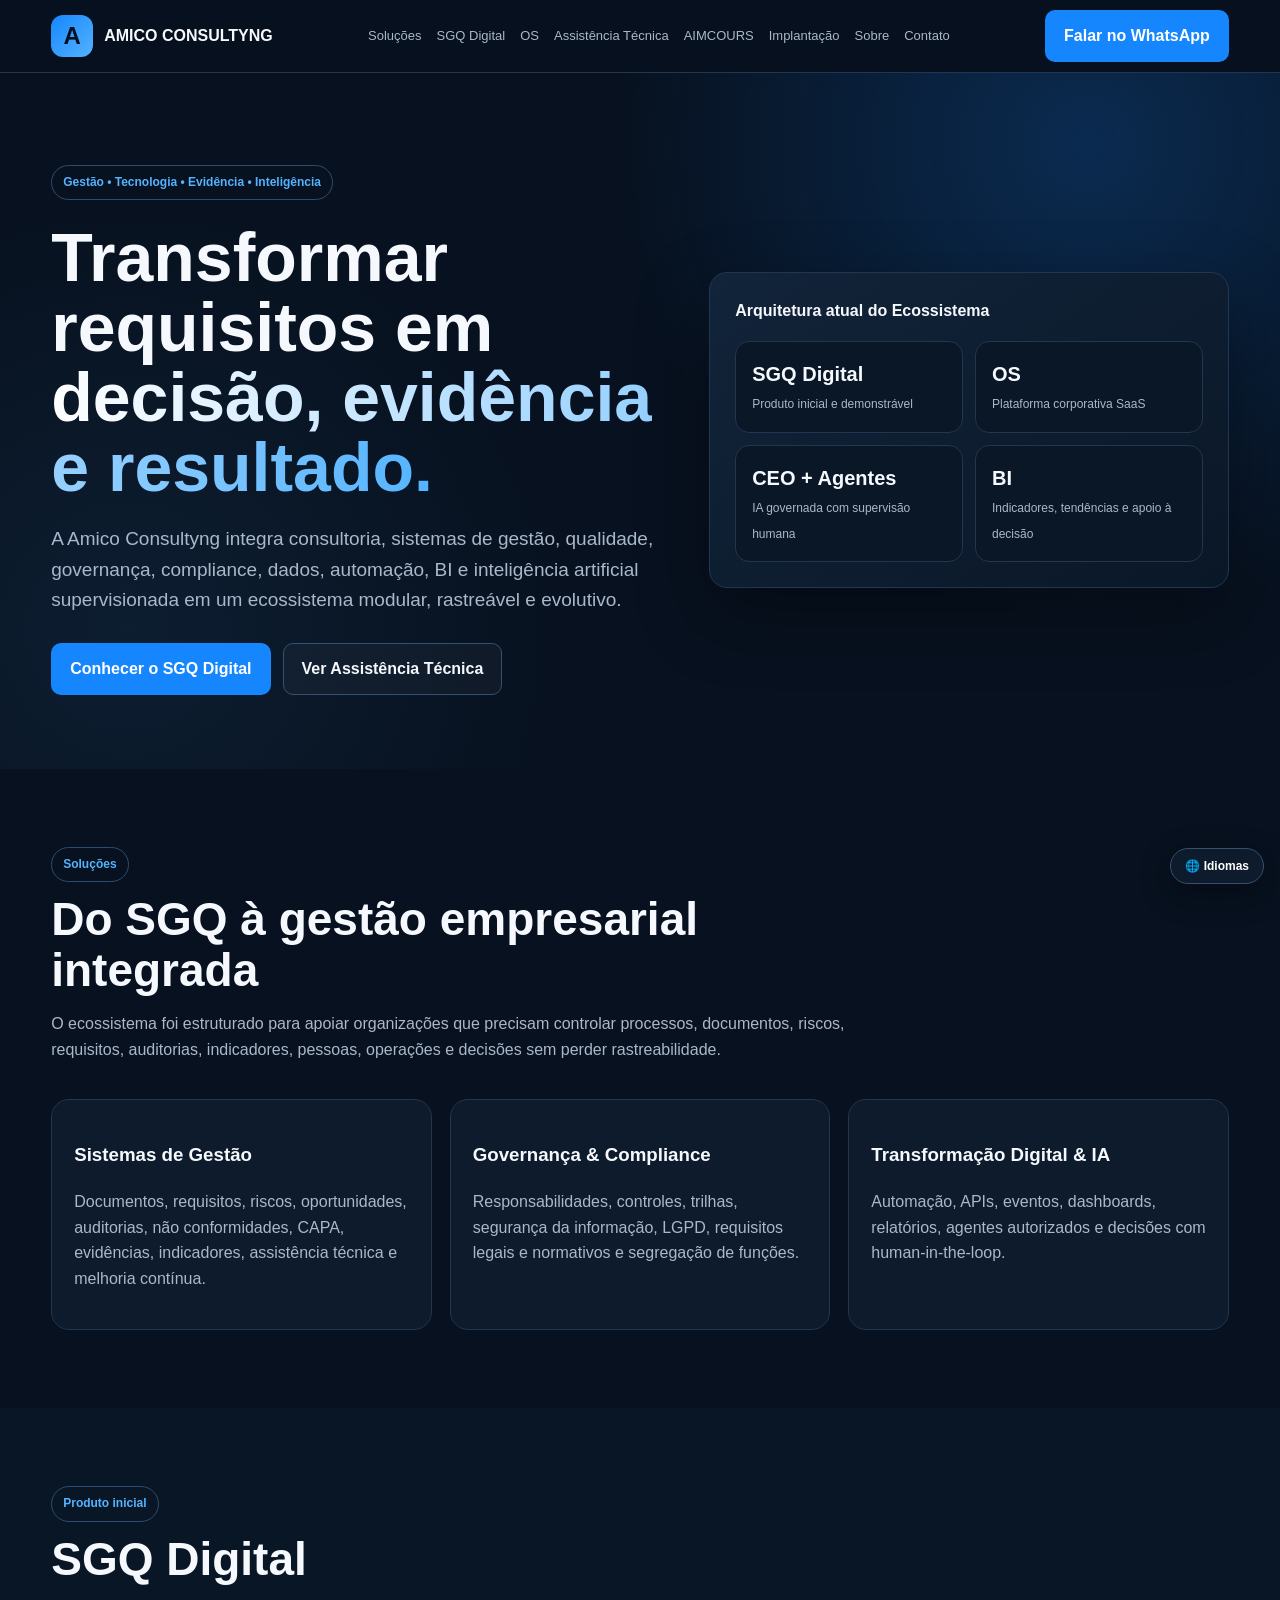
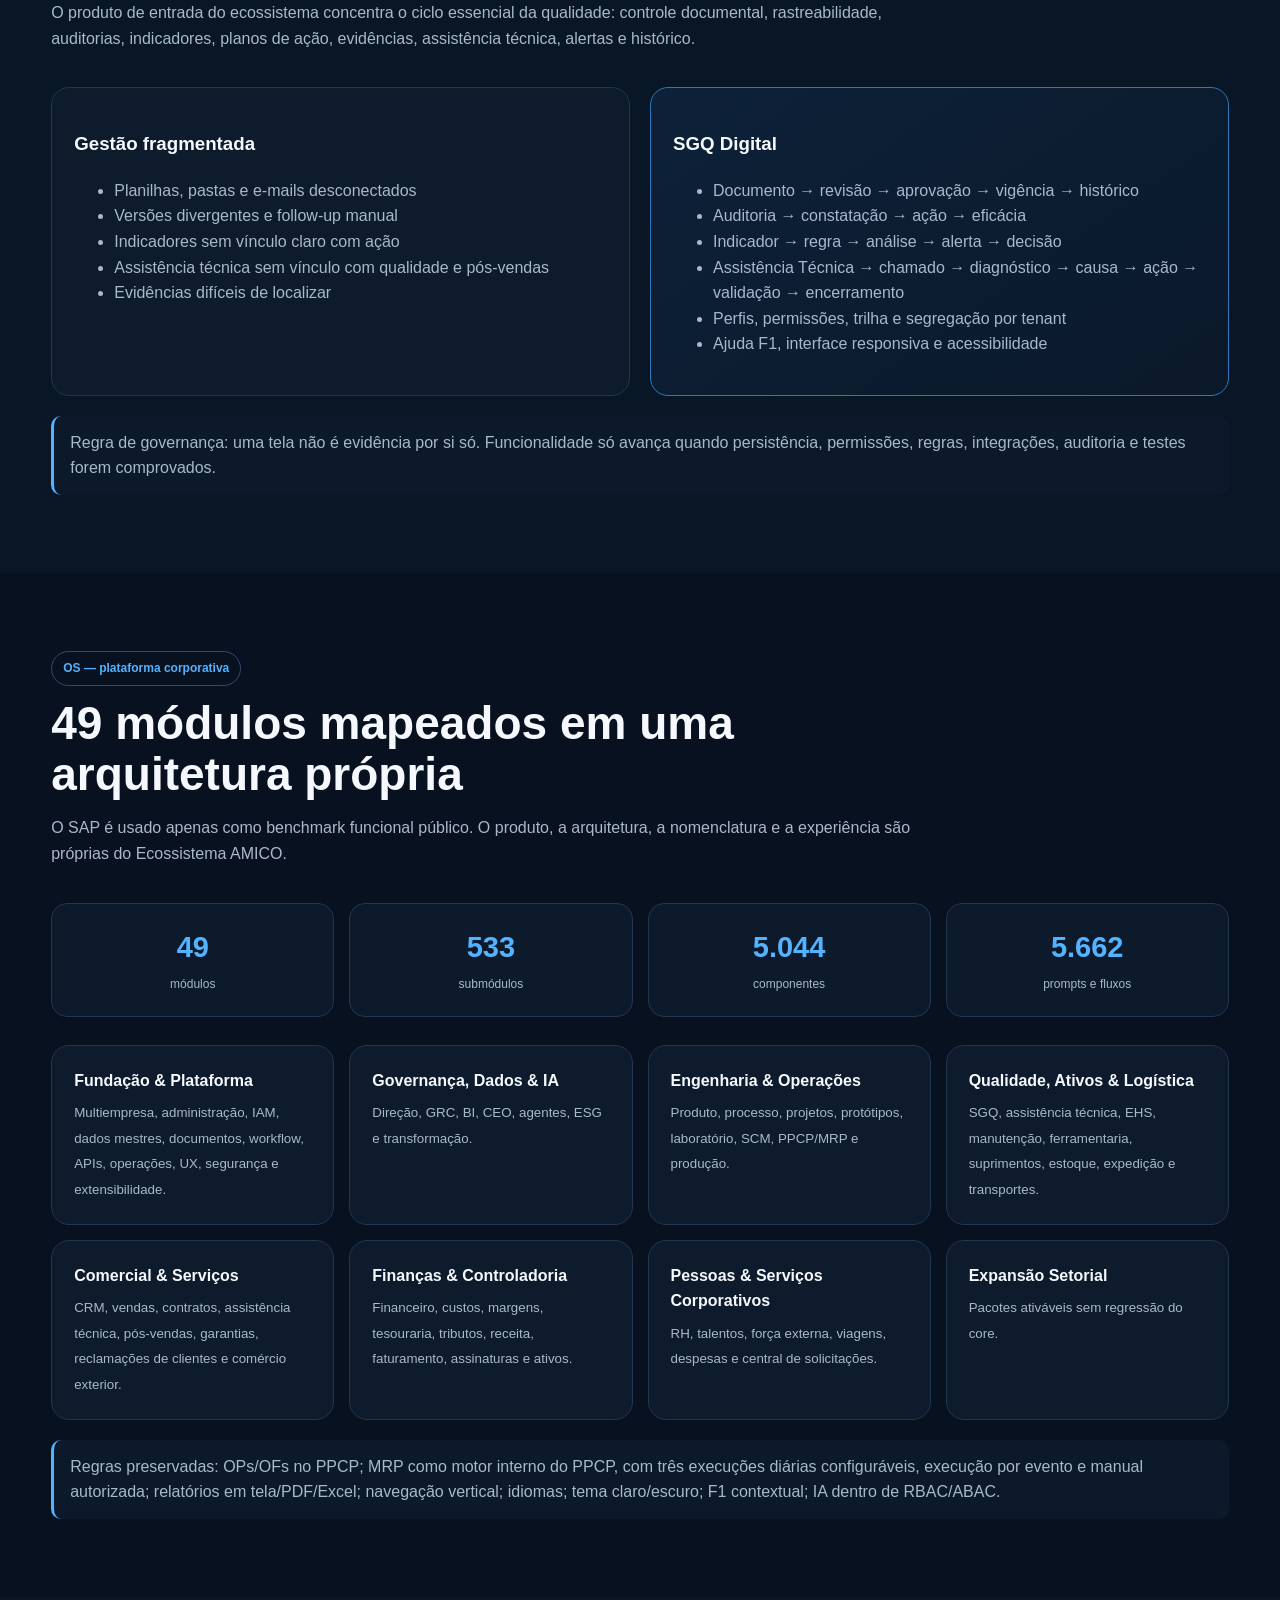
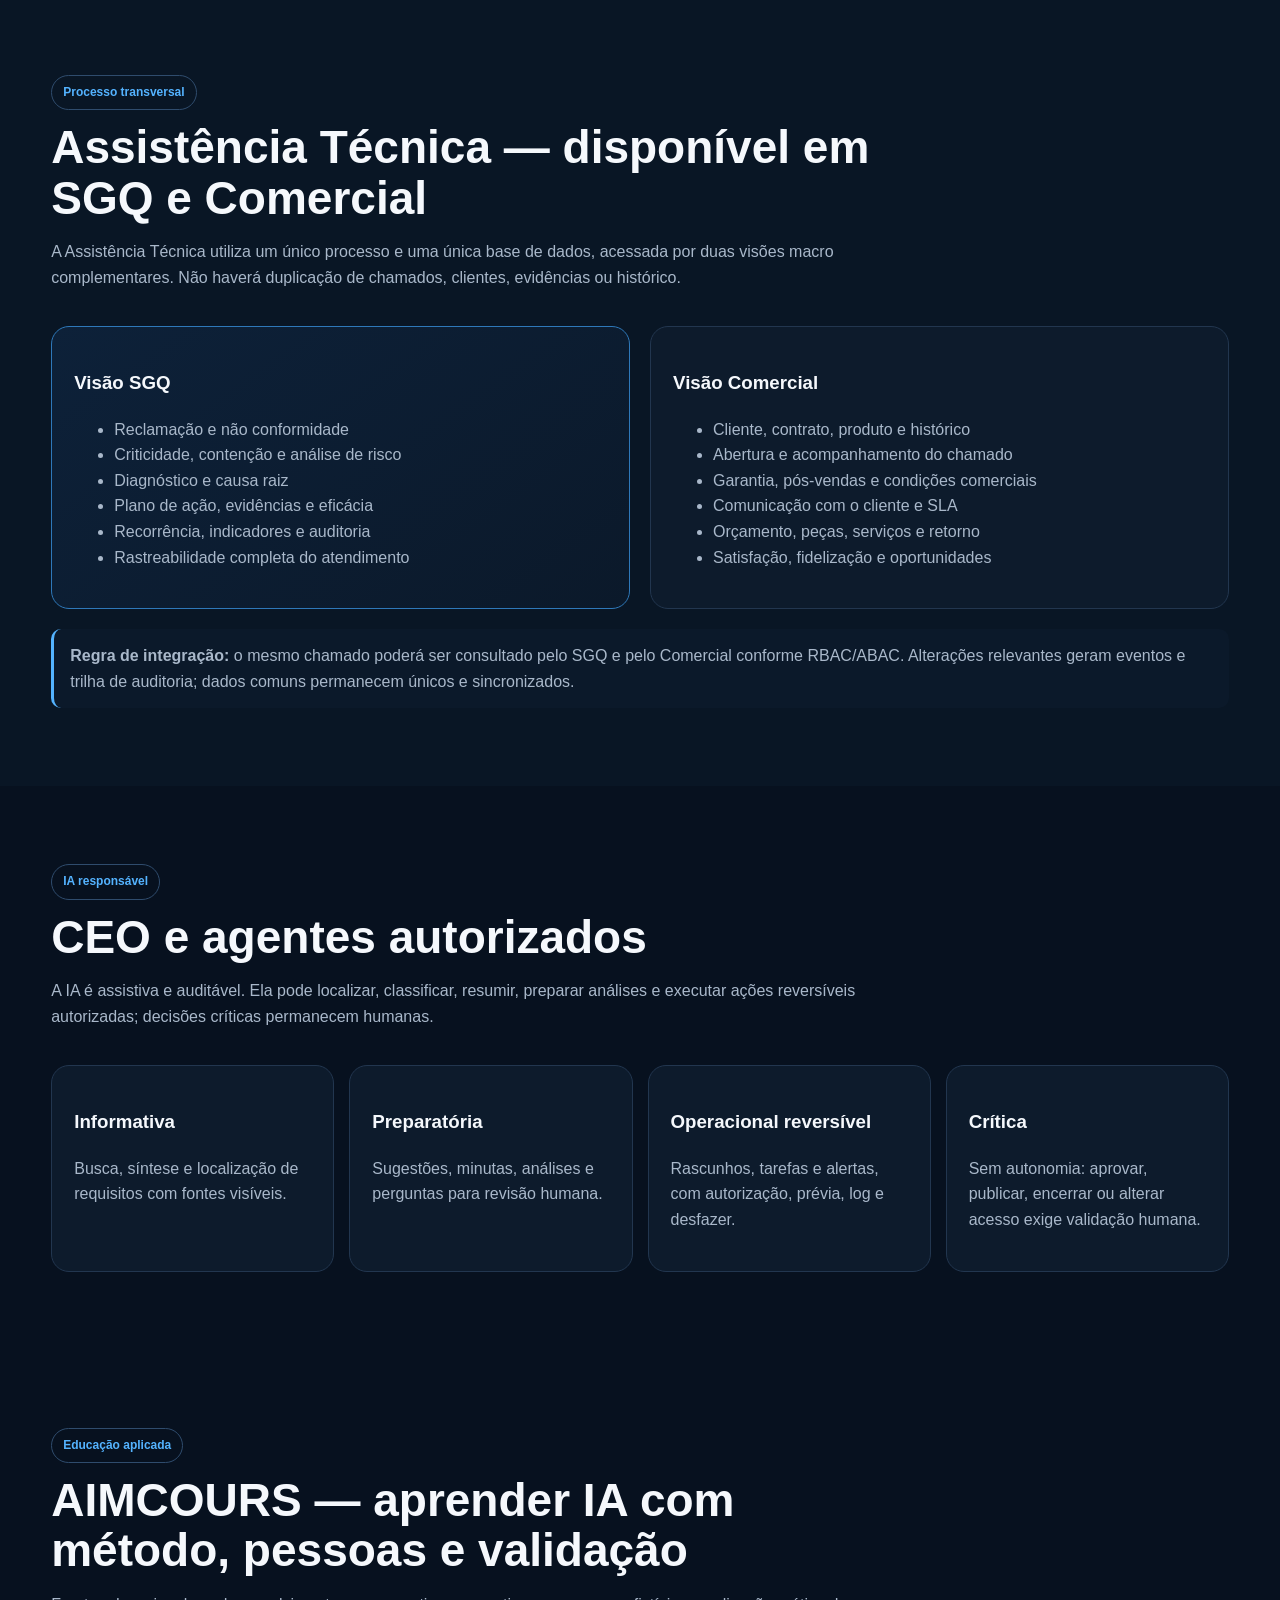
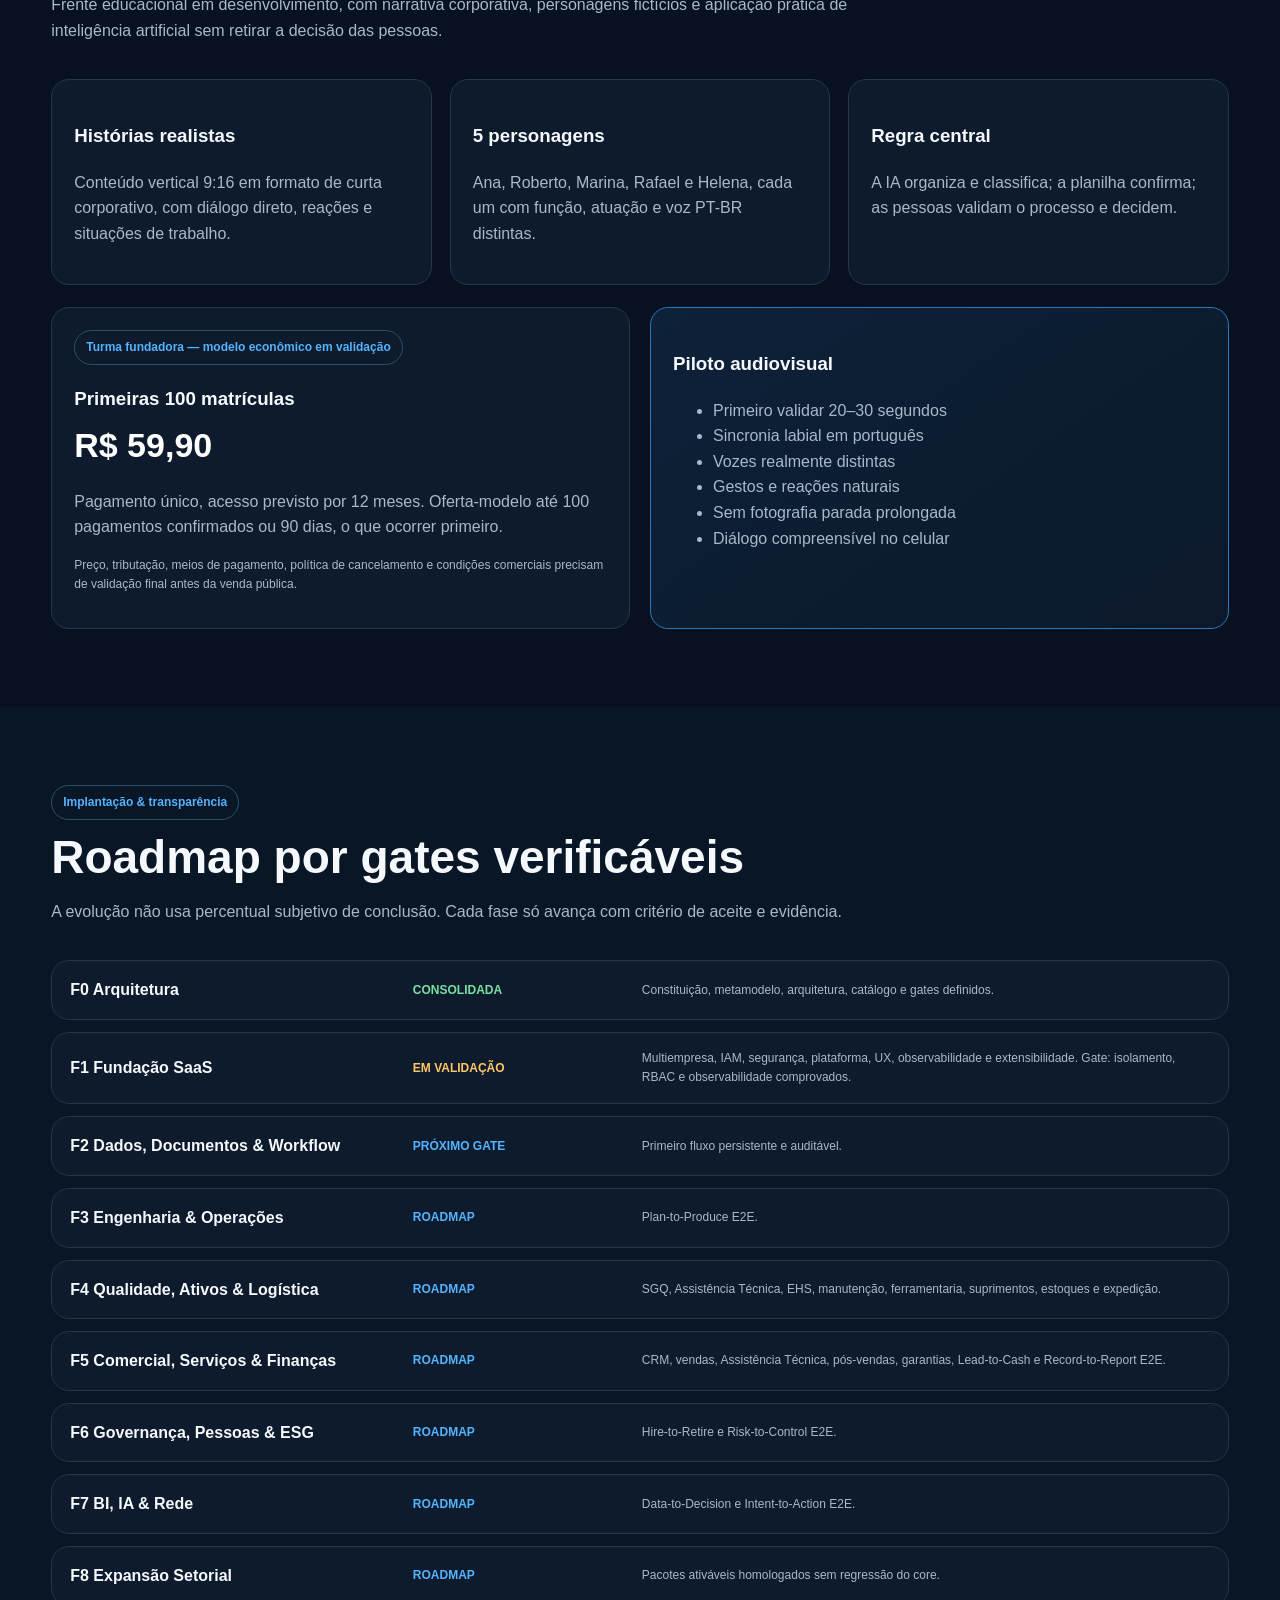
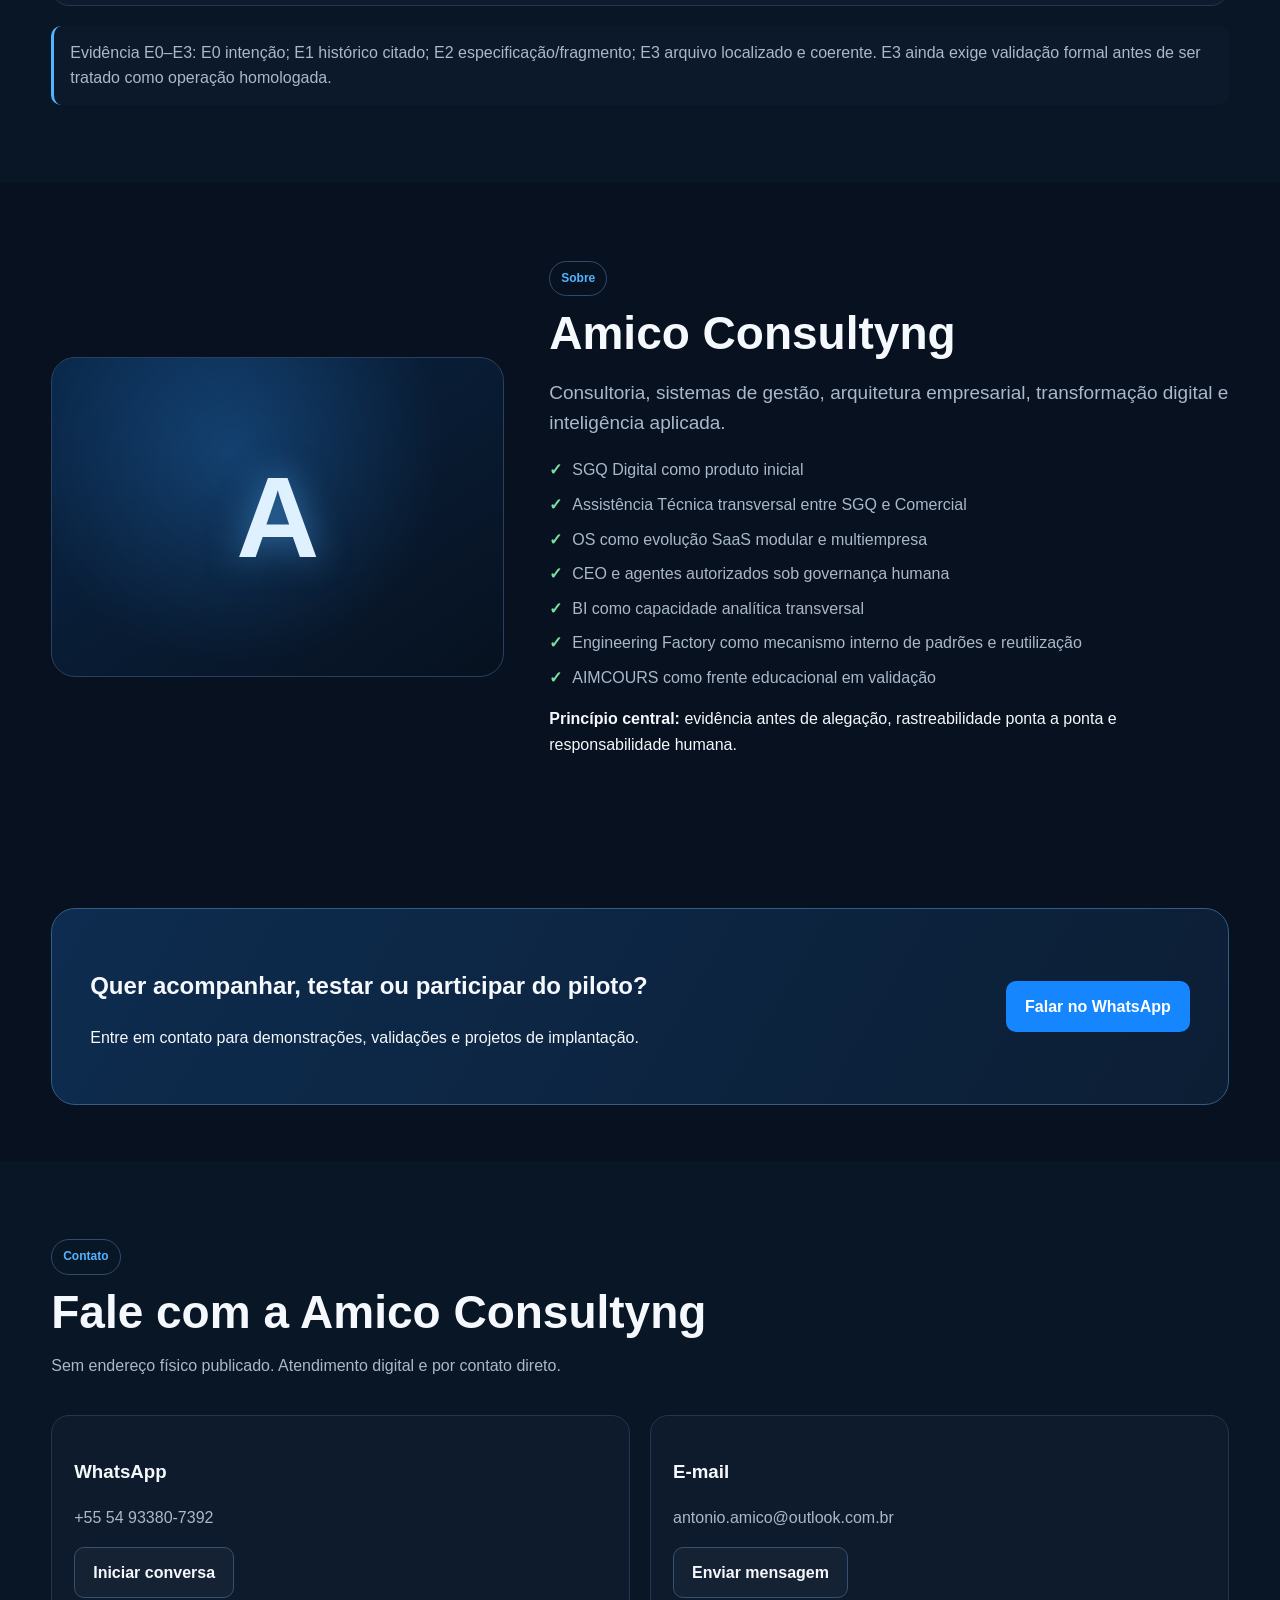
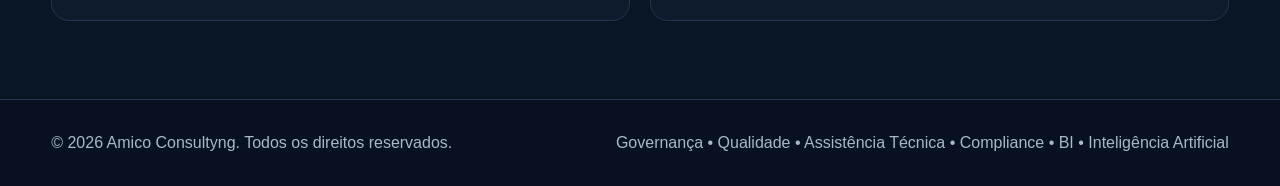
==== commit 559581d9: "feat: incluir Assistencia Tecnica nos macros SGQ e Comercial" ====
--- a/index.html
+++ b/index.html
@@ -3,8 +3,8 @@
 <head>
 <meta charset="UTF-8">
 <meta name="viewport" content="width=device-width,initial-scale=1.0">
-<meta name="description" content="Amico Consultyng: SGQ Digital, OS SaaS, governança, qualidade, compliance, BI, agentes de IA e AIMCOURS.">
-<meta name="keywords" content="Amico Consultyng, SGQ Digital, OS SaaS, gestão da qualidade, ISO 9001, auditoria, governança, compliance, IA, AIMCOURS, BI">
+<meta name="description" content="Amico Consultyng: SGQ Digital, OS SaaS, governança, qualidade, compliance, BI, agentes de IA, Assistência Técnica e AIMCOURS.">
+<meta name="keywords" content="Amico Consultyng, SGQ Digital, OS SaaS, gestão da qualidade, assistência técnica, pós-vendas, comercial, ISO 9001, auditoria, governança, compliance, IA, AIMCOURS, BI">
 <meta name="theme-color" content="#07111f">
 <title>Amico Consultyng | Gestão, SGQ Digital, OS e IA</title>
 <style>
@@ -15,18 +15,19 @@
 </style>
 </head>
 <body>
-<nav class="nav"><div class="container nav-inner"><a class="brand" href="#inicio"><span class="logo">A</span><span>AMICO CONSULTYNG</span></a><button class="menu-btn" aria-label="Abrir menu" onclick="document.querySelector('.links').classList.toggle('open')">☰</button><div class="links"><a href="#solucoes">Soluções</a><a href="#sgq">SGQ Digital</a><a href="#os">OS</a><a href="#aimcours">AIMCOURS</a><a href="#implantacao">Implantação</a><a href="#sobre">Sobre</a><a href="#contato">Contato</a></div><a class="btn btn-primary" href="https://wa.me/5554933807392?text=Olá,%20quero%20conhecer%20as%20soluções%20da%20Amico%20Consultyng." target="_blank" rel="noopener">Falar no WhatsApp</a></div></nav>
-<header id="inicio" class="hero"><div class="container hero-grid"><div><span class="eyebrow">Gestão • Tecnologia • Evidência • Inteligência</span><h1>Transformar requisitos em <span class="gradient">decisão, evidência e resultado.</span></h1><p class="lead">A Amico Consultyng integra consultoria, sistemas de gestão, qualidade, governança, compliance, dados, automação, BI e inteligência artificial supervisionada em um ecossistema modular, rastreável e evolutivo.</p><div class="actions"><a class="btn btn-primary" href="#sgq">Conhecer o SGQ Digital</a><a class="btn btn-secondary" href="#aimcours">Conhecer o AIMCOURS</a></div></div><div class="panel"><strong>Arquitetura atual do Ecossistema</strong><div class="metric-grid" style="margin-top:18px"><div class="metric"><strong>SGQ Digital</strong><span>Produto inicial e demonstrável</span></div><div class="metric"><strong>OS</strong><span>Plataforma corporativa SaaS</span></div><div class="metric"><strong>CEO + Agentes</strong><span>IA governada com supervisão humana</span></div><div class="metric"><strong>BI</strong><span>Indicadores, tendências e apoio à decisão</span></div></div></div></div></header>
-<section id="solucoes" class="section"><div class="container"><div class="section-head"><span class="eyebrow">Soluções</span><h2>Do SGQ à gestão empresarial integrada</h2><p>O ecossistema foi estruturado para apoiar organizações que precisam controlar processos, documentos, riscos, requisitos, auditorias, indicadores, pessoas, operações e decisões sem perder rastreabilidade.</p></div><div class="grid3"><article class="card"><h3>Sistemas de Gestão</h3><p>Documentos, requisitos, riscos, oportunidades, auditorias, não conformidades, CAPA, evidências, indicadores e melhoria contínua.</p></article><article class="card"><h3>Governança & Compliance</h3><p>Responsabilidades, controles, trilhas, segurança da informação, LGPD, requisitos legais e normativos e segregação de funções.</p></article><article class="card"><h3>Transformação Digital & IA</h3><p>Automação, APIs, eventos, dashboards, relatórios, agentes autorizados e decisões com human-in-the-loop.</p></article></div></div></section>
-<section id="sgq" class="section alt"><div class="container"><div class="section-head"><span class="eyebrow">Produto inicial</span><h2>SGQ Digital</h2><p>O produto de entrada do ecossistema concentra o ciclo essencial da qualidade: controle documental, rastreabilidade, auditorias, indicadores, planos de ação, evidências, alertas e histórico.</p></div><div class="compare"><article class="card"><h3>Gestão fragmentada</h3><ul><li>Planilhas, pastas e e-mails desconectados</li><li>Versões divergentes e follow-up manual</li><li>Indicadores sem vínculo claro com ação</li><li>Evidências difíceis de localizar</li></ul></article><article class="card highlight"><h3>SGQ Digital</h3><ul><li>Documento → revisão → aprovação → vigência → histórico</li><li>Auditoria → constatação → ação → eficácia</li><li>Indicador → regra → análise → alerta → decisão</li><li>Perfis, permissões, trilha e segregação por tenant</li><li>Ajuda F1, interface responsiva e acessibilidade</li></ul></article></div><div class="note" style="margin-top:20px">Regra de governança: uma tela não é evidência por si só. Funcionalidade só avança quando persistência, permissões, regras, integrações, auditoria e testes forem comprovados.</div></div></section>
-<section id="os" class="section"><div class="container"><div class="section-head"><span class="eyebrow">OS — plataforma corporativa</span><h2>49 módulos mapeados em uma arquitetura própria</h2><p>O SAP é usado apenas como benchmark funcional público. O produto, a arquitetura, a nomenclatura e a experiência são próprias do Ecossistema AMICO.</p></div><div class="facts"><div class="fact"><strong>49</strong><span>módulos</span></div><div class="fact"><strong>533</strong><span>submódulos</span></div><div class="fact"><strong>5.044</strong><span>componentes</span></div><div class="fact"><strong>5.662</strong><span>prompts e fluxos</span></div></div><div class="modules" style="margin-top:28px"><div class="module"><b>Fundação & Plataforma</b><small>Multiempresa, administração, IAM, dados mestres, documentos, workflow, APIs, operações, UX, segurança e extensibilidade.</small></div><div class="module"><b>Governança, Dados & IA</b><small>Direção, GRC, BI, CEO, agentes, ESG e transformação.</small></div><div class="module"><b>Engenharia & Operações</b><small>Produto, processo, projetos, protótipos, laboratório, SCM, PPCP/MRP e produção.</small></div><div class="module"><b>Qualidade, Ativos & Logística</b><small>SGQ, EHS, manutenção, ferramentaria, suprimentos, estoque, expedição e transportes.</small></div><div class="module"><b>Comercial & Serviços</b><small>CRM, vendas, contratos, pós-vendas, garantias e comércio exterior.</small></div><div class="module"><b>Finanças & Controladoria</b><small>Financeiro, custos, margens, tesouraria, tributos, receita, faturamento, assinaturas e ativos.</small></div><div class="module"><b>Pessoas & Serviços Corporativos</b><small>RH, talentos, força externa, viagens, despesas e central de solicitações.</small></div><div class="module"><b>Expansão Setorial</b><small>Pacotes ativáveis sem regressão do core.</small></div></div><div class="note" style="margin-top:20px">Regras preservadas: OPs/OFs no PPCP; MRP como motor interno do PPCP, com três execuções diárias configuráveis, execução por evento e manual autorizada; relatórios em tela/PDF/Excel; navegação vertical; idiomas; tema claro/escuro; F1 contextual; IA dentro de RBAC/ABAC.</div></div></section>
-<section id="ia" class="section alt"><div class="container"><div class="section-head"><span class="eyebrow">IA responsável</span><h2>CEO e agentes autorizados</h2><p>A IA é assistiva e auditável. Ela pode localizar, classificar, resumir, preparar análises e executar ações reversíveis autorizadas; decisões críticas permanecem humanas.</p></div><div class="grid4"><article class="card"><h3>Informativa</h3><p>Busca, síntese e localização de requisitos com fontes visíveis.</p></article><article class="card"><h3>Preparatória</h3><p>Sugestões, minutas, análises e perguntas para revisão humana.</p></article><article class="card"><h3>Operacional reversível</h3><p>Rascunhos, tarefas e alertas, com autorização, prévia, log e desfazer.</p></article><article class="card"><h3>Crítica</h3><p>Sem autonomia: aprovar, publicar, encerrar ou alterar acesso exige validação humana.</p></article></div></div></section>
+<nav class="nav"><div class="container nav-inner"><a class="brand" href="#inicio"><span class="logo">A</span><span>AMICO CONSULTYNG</span></a><button class="menu-btn" aria-label="Abrir menu" onclick="document.querySelector('.links').classList.toggle('open')">☰</button><div class="links"><a href="#solucoes">Soluções</a><a href="#sgq">SGQ Digital</a><a href="#os">OS</a><a href="#assistencia">Assistência Técnica</a><a href="#aimcours">AIMCOURS</a><a href="#implantacao">Implantação</a><a href="#sobre">Sobre</a><a href="#contato">Contato</a></div><a class="btn btn-primary" href="https://wa.me/5554933807392?text=Olá,%20quero%20conhecer%20as%20soluções%20da%20Amico%20Consultyng." target="_blank" rel="noopener">Falar no WhatsApp</a></div></nav>
+<header id="inicio" class="hero"><div class="container hero-grid"><div><span class="eyebrow">Gestão • Tecnologia • Evidência • Inteligência</span><h1>Transformar requisitos em <span class="gradient">decisão, evidência e resultado.</span></h1><p class="lead">A Amico Consultyng integra consultoria, sistemas de gestão, qualidade, governança, compliance, dados, automação, BI e inteligência artificial supervisionada em um ecossistema modular, rastreável e evolutivo.</p><div class="actions"><a class="btn btn-primary" href="#sgq">Conhecer o SGQ Digital</a><a class="btn btn-secondary" href="#assistencia">Ver Assistência Técnica</a></div></div><div class="panel"><strong>Arquitetura atual do Ecossistema</strong><div class="metric-grid" style="margin-top:18px"><div class="metric"><strong>SGQ Digital</strong><span>Produto inicial e demonstrável</span></div><div class="metric"><strong>OS</strong><span>Plataforma corporativa SaaS</span></div><div class="metric"><strong>CEO + Agentes</strong><span>IA governada com supervisão humana</span></div><div class="metric"><strong>BI</strong><span>Indicadores, tendências e apoio à decisão</span></div></div></div></div></header>
+<section id="solucoes" class="section"><div class="container"><div class="section-head"><span class="eyebrow">Soluções</span><h2>Do SGQ à gestão empresarial integrada</h2><p>O ecossistema foi estruturado para apoiar organizações que precisam controlar processos, documentos, riscos, requisitos, auditorias, indicadores, pessoas, operações e decisões sem perder rastreabilidade.</p></div><div class="grid3"><article class="card"><h3>Sistemas de Gestão</h3><p>Documentos, requisitos, riscos, oportunidades, auditorias, não conformidades, CAPA, evidências, indicadores, assistência técnica e melhoria contínua.</p></article><article class="card"><h3>Governança & Compliance</h3><p>Responsabilidades, controles, trilhas, segurança da informação, LGPD, requisitos legais e normativos e segregação de funções.</p></article><article class="card"><h3>Transformação Digital & IA</h3><p>Automação, APIs, eventos, dashboards, relatórios, agentes autorizados e decisões com human-in-the-loop.</p></article></div></div></section>
+<section id="sgq" class="section alt"><div class="container"><div class="section-head"><span class="eyebrow">Produto inicial</span><h2>SGQ Digital</h2><p>O produto de entrada do ecossistema concentra o ciclo essencial da qualidade: controle documental, rastreabilidade, auditorias, indicadores, planos de ação, evidências, assistência técnica, alertas e histórico.</p></div><div class="compare"><article class="card"><h3>Gestão fragmentada</h3><ul><li>Planilhas, pastas e e-mails desconectados</li><li>Versões divergentes e follow-up manual</li><li>Indicadores sem vínculo claro com ação</li><li>Assistência técnica sem vínculo com qualidade e pós-vendas</li><li>Evidências difíceis de localizar</li></ul></article><article class="card highlight"><h3>SGQ Digital</h3><ul><li>Documento → revisão → aprovação → vigência → histórico</li><li>Auditoria → constatação → ação → eficácia</li><li>Indicador → regra → análise → alerta → decisão</li><li>Assistência Técnica → chamado → diagnóstico → causa → ação → validação → encerramento</li><li>Perfis, permissões, trilha e segregação por tenant</li><li>Ajuda F1, interface responsiva e acessibilidade</li></ul></article></div><div class="note" style="margin-top:20px">Regra de governança: uma tela não é evidência por si só. Funcionalidade só avança quando persistência, permissões, regras, integrações, auditoria e testes forem comprovados.</div></div></section>
+<section id="os" class="section"><div class="container"><div class="section-head"><span class="eyebrow">OS — plataforma corporativa</span><h2>49 módulos mapeados em uma arquitetura própria</h2><p>O SAP é usado apenas como benchmark funcional público. O produto, a arquitetura, a nomenclatura e a experiência são próprias do Ecossistema AMICO.</p></div><div class="facts"><div class="fact"><strong>49</strong><span>módulos</span></div><div class="fact"><strong>533</strong><span>submódulos</span></div><div class="fact"><strong>5.044</strong><span>componentes</span></div><div class="fact"><strong>5.662</strong><span>prompts e fluxos</span></div></div><div class="modules" style="margin-top:28px"><div class="module"><b>Fundação & Plataforma</b><small>Multiempresa, administração, IAM, dados mestres, documentos, workflow, APIs, operações, UX, segurança e extensibilidade.</small></div><div class="module"><b>Governança, Dados & IA</b><small>Direção, GRC, BI, CEO, agentes, ESG e transformação.</small></div><div class="module"><b>Engenharia & Operações</b><small>Produto, processo, projetos, protótipos, laboratório, SCM, PPCP/MRP e produção.</small></div><div class="module"><b>Qualidade, Ativos & Logística</b><small>SGQ, assistência técnica, EHS, manutenção, ferramentaria, suprimentos, estoque, expedição e transportes.</small></div><div class="module"><b>Comercial & Serviços</b><small>CRM, vendas, contratos, assistência técnica, pós-vendas, garantias, reclamações de clientes e comércio exterior.</small></div><div class="module"><b>Finanças & Controladoria</b><small>Financeiro, custos, margens, tesouraria, tributos, receita, faturamento, assinaturas e ativos.</small></div><div class="module"><b>Pessoas & Serviços Corporativos</b><small>RH, talentos, força externa, viagens, despesas e central de solicitações.</small></div><div class="module"><b>Expansão Setorial</b><small>Pacotes ativáveis sem regressão do core.</small></div></div><div class="note" style="margin-top:20px">Regras preservadas: OPs/OFs no PPCP; MRP como motor interno do PPCP, com três execuções diárias configuráveis, execução por evento e manual autorizada; relatórios em tela/PDF/Excel; navegação vertical; idiomas; tema claro/escuro; F1 contextual; IA dentro de RBAC/ABAC.</div></div></section>
+<section id="assistencia" class="section alt"><div class="container"><div class="section-head"><span class="eyebrow">Processo transversal</span><h2>Assistência Técnica — disponível em SGQ e Comercial</h2><p>A Assistência Técnica utiliza um único processo e uma única base de dados, acessada por duas visões macro complementares. Não haverá duplicação de chamados, clientes, evidências ou histórico.</p></div><div class="compare"><article class="card highlight"><h3>Visão SGQ</h3><ul><li>Reclamação e não conformidade</li><li>Criticidade, contenção e análise de risco</li><li>Diagnóstico e causa raiz</li><li>Plano de ação, evidências e eficácia</li><li>Recorrência, indicadores e auditoria</li><li>Rastreabilidade completa do atendimento</li></ul></article><article class="card"><h3>Visão Comercial</h3><ul><li>Cliente, contrato, produto e histórico</li><li>Abertura e acompanhamento do chamado</li><li>Garantia, pós-vendas e condições comerciais</li><li>Comunicação com o cliente e SLA</li><li>Orçamento, peças, serviços e retorno</li><li>Satisfação, fidelização e oportunidades</li></ul></article></div><div class="note" style="margin-top:20px"><strong>Regra de integração:</strong> o mesmo chamado poderá ser consultado pelo SGQ e pelo Comercial conforme RBAC/ABAC. Alterações relevantes geram eventos e trilha de auditoria; dados comuns permanecem únicos e sincronizados.</div></div></section>
+<section id="ia" class="section"><div class="container"><div class="section-head"><span class="eyebrow">IA responsável</span><h2>CEO e agentes autorizados</h2><p>A IA é assistiva e auditável. Ela pode localizar, classificar, resumir, preparar análises e executar ações reversíveis autorizadas; decisões críticas permanecem humanas.</p></div><div class="grid4"><article class="card"><h3>Informativa</h3><p>Busca, síntese e localização de requisitos com fontes visíveis.</p></article><article class="card"><h3>Preparatória</h3><p>Sugestões, minutas, análises e perguntas para revisão humana.</p></article><article class="card"><h3>Operacional reversível</h3><p>Rascunhos, tarefas e alertas, com autorização, prévia, log e desfazer.</p></article><article class="card"><h3>Crítica</h3><p>Sem autonomia: aprovar, publicar, encerrar ou alterar acesso exige validação humana.</p></article></div></div></section>
 <section id="aimcours" class="section"><div class="container"><div class="section-head"><span class="eyebrow">Educação aplicada</span><h2>AIMCOURS — aprender IA com método, pessoas e validação</h2><p>Frente educacional em desenvolvimento, com narrativa corporativa, personagens fictícios e aplicação prática de inteligência artificial sem retirar a decisão das pessoas.</p></div><div class="grid3"><article class="card"><h3>Histórias realistas</h3><p>Conteúdo vertical 9:16 em formato de curta corporativo, com diálogo direto, reações e situações de trabalho.</p></article><article class="card"><h3>5 personagens</h3><p>Ana, Roberto, Marina, Rafael e Helena, cada um com função, atuação e voz PT-BR distintas.</p></article><article class="card"><h3>Regra central</h3><p>A IA organiza e classifica; a planilha confirma; as pessoas validam o processo e decidem.</p></article></div><div class="compare" style="margin-top:22px"><article class="card"><span class="badge">Turma fundadora — modelo econômico em validação</span><h3 style="margin-bottom:4px">Primeiras 100 matrículas</h3><div class="price">R$ 59,90</div><p>Pagamento único, acesso previsto por 12 meses. Oferta-modelo até 100 pagamentos confirmados ou 90 dias, o que ocorrer primeiro.</p><p class="small">Preço, tributação, meios de pagamento, política de cancelamento e condições comerciais precisam de validação final antes da venda pública.</p></article><article class="card highlight"><h3>Piloto audiovisual</h3><ul><li>Primeiro validar 20–30 segundos</li><li>Sincronia labial em português</li><li>Vozes realmente distintas</li><li>Gestos e reações naturais</li><li>Sem fotografia parada prolongada</li><li>Diálogo compreensível no celular</li></ul></article></div></div></section>
-<section id="implantacao" class="section alt"><div class="container"><div class="section-head"><span class="eyebrow">Implantação & transparência</span><h2>Roadmap por gates verificáveis</h2><p>A evolução não usa percentual subjetivo de conclusão. Cada fase só avança com critério de aceite e evidência.</p></div><div class="roadmap"><div class="road"><strong>F0 Arquitetura</strong><span class="st live">CONSOLIDADA</span><span class="muted">Constituição, metamodelo, arquitetura, catálogo e gates definidos.</span></div><div class="road"><strong>F1 Fundação SaaS</strong><span class="st valid">EM VALIDAÇÃO</span><span class="muted">Multiempresa, IAM, segurança, plataforma, UX, observabilidade e extensibilidade. Gate: isolamento, RBAC e observabilidade comprovados.</span></div><div class="road"><strong>F2 Dados, Documentos & Workflow</strong><span class="st plan">PRÓXIMO GATE</span><span class="muted">Primeiro fluxo persistente e auditável.</span></div><div class="road"><strong>F3 Engenharia & Operações</strong><span class="st plan">ROADMAP</span><span class="muted">Plan-to-Produce E2E.</span></div><div class="road"><strong>F4 Qualidade, Ativos & Logística</strong><span class="st plan">ROADMAP</span><span class="muted">SGQ, EHS, manutenção, ferramentaria, suprimentos, estoques e expedição.</span></div><div class="road"><strong>F5 Comercial, Serviços & Finanças</strong><span class="st plan">ROADMAP</span><span class="muted">Lead-to-Cash e Record-to-Report E2E.</span></div><div class="road"><strong>F6 Governança, Pessoas & ESG</strong><span class="st plan">ROADMAP</span><span class="muted">Hire-to-Retire e Risk-to-Control E2E.</span></div><div class="road"><strong>F7 BI, IA & Rede</strong><span class="st plan">ROADMAP</span><span class="muted">Data-to-Decision e Intent-to-Action E2E.</span></div><div class="road"><strong>F8 Expansão Setorial</strong><span class="st plan">ROADMAP</span><span class="muted">Pacotes ativáveis homologados sem regressão do core.</span></div></div><div class="note" style="margin-top:20px">Evidência E0–E3: E0 intenção; E1 histórico citado; E2 especificação/fragmento; E3 arquivo localizado e coerente. E3 ainda exige validação formal antes de ser tratado como operação homologada.</div></div></section>
-<section id="sobre" class="section"><div class="container about"><div class="about-panel"><div class="about-logo">A</div></div><div><span class="eyebrow">Sobre</span><h2>Amico Consultyng</h2><p class="lead">Consultoria, sistemas de gestão, arquitetura empresarial, transformação digital e inteligência aplicada.</p><ul class="check"><li>SGQ Digital como produto inicial</li><li>OS como evolução SaaS modular e multiempresa</li><li>CEO e agentes autorizados sob governança humana</li><li>BI como capacidade analítica transversal</li><li>Engineering Factory como mecanismo interno de padrões e reutilização</li><li>AIMCOURS como frente educacional em validação</li></ul><p><strong>Princípio central:</strong> evidência antes de alegação, rastreabilidade ponta a ponta e responsabilidade humana.</p></div></div></section>
-<section class="cta"><div class="container"><div class="cta-box"><div><h2>Quer acompanhar, testar ou participar do piloto?</h2><p>Entre em contato para demonstrações, validações e projetos de implantação.</p></div><a class="btn btn-primary" href="https://wa.me/5554933807392?text=Olá,%20quero%20falar%20sobre%20a%20Amico%20Consultyng,%20SGQ%20Digital,%20OS%20ou%20AIMCOURS." target="_blank" rel="noopener">Falar no WhatsApp</a></div></div></section>
+<section id="implantacao" class="section alt"><div class="container"><div class="section-head"><span class="eyebrow">Implantação & transparência</span><h2>Roadmap por gates verificáveis</h2><p>A evolução não usa percentual subjetivo de conclusão. Cada fase só avança com critério de aceite e evidência.</p></div><div class="roadmap"><div class="road"><strong>F0 Arquitetura</strong><span class="st live">CONSOLIDADA</span><span class="muted">Constituição, metamodelo, arquitetura, catálogo e gates definidos.</span></div><div class="road"><strong>F1 Fundação SaaS</strong><span class="st valid">EM VALIDAÇÃO</span><span class="muted">Multiempresa, IAM, segurança, plataforma, UX, observabilidade e extensibilidade. Gate: isolamento, RBAC e observabilidade comprovados.</span></div><div class="road"><strong>F2 Dados, Documentos & Workflow</strong><span class="st plan">PRÓXIMO GATE</span><span class="muted">Primeiro fluxo persistente e auditável.</span></div><div class="road"><strong>F3 Engenharia & Operações</strong><span class="st plan">ROADMAP</span><span class="muted">Plan-to-Produce E2E.</span></div><div class="road"><strong>F4 Qualidade, Ativos & Logística</strong><span class="st plan">ROADMAP</span><span class="muted">SGQ, Assistência Técnica, EHS, manutenção, ferramentaria, suprimentos, estoques e expedição.</span></div><div class="road"><strong>F5 Comercial, Serviços & Finanças</strong><span class="st plan">ROADMAP</span><span class="muted">CRM, vendas, Assistência Técnica, pós-vendas, garantias, Lead-to-Cash e Record-to-Report E2E.</span></div><div class="road"><strong>F6 Governança, Pessoas & ESG</strong><span class="st plan">ROADMAP</span><span class="muted">Hire-to-Retire e Risk-to-Control E2E.</span></div><div class="road"><strong>F7 BI, IA & Rede</strong><span class="st plan">ROADMAP</span><span class="muted">Data-to-Decision e Intent-to-Action E2E.</span></div><div class="road"><strong>F8 Expansão Setorial</strong><span class="st plan">ROADMAP</span><span class="muted">Pacotes ativáveis homologados sem regressão do core.</span></div></div><div class="note" style="margin-top:20px">Evidência E0–E3: E0 intenção; E1 histórico citado; E2 especificação/fragmento; E3 arquivo localizado e coerente. E3 ainda exige validação formal antes de ser tratado como operação homologada.</div></div></section>
+<section id="sobre" class="section"><div class="container about"><div class="about-panel"><div class="about-logo">A</div></div><div><span class="eyebrow">Sobre</span><h2>Amico Consultyng</h2><p class="lead">Consultoria, sistemas de gestão, arquitetura empresarial, transformação digital e inteligência aplicada.</p><ul class="check"><li>SGQ Digital como produto inicial</li><li>Assistência Técnica transversal entre SGQ e Comercial</li><li>OS como evolução SaaS modular e multiempresa</li><li>CEO e agentes autorizados sob governança humana</li><li>BI como capacidade analítica transversal</li><li>Engineering Factory como mecanismo interno de padrões e reutilização</li><li>AIMCOURS como frente educacional em validação</li></ul><p><strong>Princípio central:</strong> evidência antes de alegação, rastreabilidade ponta a ponta e responsabilidade humana.</p></div></div></section>
+<section class="cta"><div class="container"><div class="cta-box"><div><h2>Quer acompanhar, testar ou participar do piloto?</h2><p>Entre em contato para demonstrações, validações e projetos de implantação.</p></div><a class="btn btn-primary" href="https://wa.me/5554933807392?text=Olá,%20quero%20falar%20sobre%20a%20Amico%20Consultyng,%20SGQ%20Digital,%20Assistência%20Técnica,%20OS%20ou%20AIMCOURS." target="_blank" rel="noopener">Falar no WhatsApp</a></div></div></section>
 <section id="contato" class="section alt"><div class="container"><div class="section-head"><span class="eyebrow">Contato</span><h2>Fale com a Amico Consultyng</h2><p>Sem endereço físico publicado. Atendimento digital e por contato direto.</p></div><div class="contact-grid"><div class="card"><h3>WhatsApp</h3><p>+55 54 93380-7392</p><a class="btn btn-secondary" href="https://wa.me/5554933807392" target="_blank" rel="noopener">Iniciar conversa</a></div><div class="card"><h3>E-mail</h3><p>antonio.amico@outlook.com.br</p><a class="btn btn-secondary" href="mailto:antonio.amico@outlook.com.br">Enviar mensagem</a></div></div></div></section>
-<footer><div class="container footer-inner"><div>© <span id="year"></span> Amico Consultyng. Todos os direitos reservados.</div><div>Governança • Qualidade • Compliance • BI • Inteligência Artificial</div></div></footer>
+<footer><div class="container footer-inner"><div>© <span id="year"></span> Amico Consultyng. Todos os direitos reservados.</div><div>Governança • Qualidade • Assistência Técnica • Compliance • BI • Inteligência Artificial</div></div></footer>
 <div class="lang-fab notranslate" translate="no" id="langFab"><button class="lang-toggle" type="button" aria-expanded="false" onclick="toggleLanguages(this)">🌐 Idiomas</button><div class="lang-panel"><strong>Selecione o idioma</strong><select class="lang-select" id="langSelect" onchange="setLanguage(this.value)"><option value="">Escolher idioma...</option><option value="en">🇺🇸 English</option><option value="es">🇪🇸 Español</option><option value="fr">🇫🇷 Français</option><option value="de">🇩🇪 Deutsch</option><option value="it">🇮🇹 Italiano</option><option value="nl">🇳🇱 Nederlands</option><option value="pl">🇵🇱 Polski</option><option value="cs">🇨🇿 Čeština</option><option value="ro">🇷🇴 Română</option><option value="hu">🇭🇺 Magyar</option><option value="sv">🇸🇪 Svenska</option><option value="da">🇩🇰 Dansk</option><option value="no">🇳🇴 Norsk</option><option value="fi">🇫🇮 Suomi</option><option value="el">🇬🇷 Ελληνικά</option><option value="tr">🇹🇷 Türkçe</option><option value="ru">🇷🇺 Русский</option><option value="uk">🇺🇦 Українська</option><option value="ar">🇸🇦 العربية</option><option value="he">🇮🇱 עברית</option><option value="hi">🇮🇳 हिन्दी</option><option value="bn">🇧🇩 বাংলা</option><option value="ur">🇵🇰 اردو</option><option value="id">🇮🇩 Bahasa Indonesia</option><option value="ms">🇲🇾 Bahasa Melayu</option><option value="vi">🇻🇳 Tiếng Việt</option><option value="th">🇹🇭 ไทย</option><option value="zh-CN">🇨🇳 中文</option><option value="zh-TW">🇹🇼 繁體中文</option><option value="ja">🇯🇵 日本語</option><option value="ko">🇰🇷 한국어</option></select><button class="lang-pt" type="button" onclick="restorePtBr()">🇧🇷 Voltar para PT-BR</button><div id="google_translate_element"></div></div></div>
 <script>
 function googleTranslateElementInit(){new google.translate.TranslateElement({pageLanguage:'pt',autoDisplay:false},'google_translate_element')}
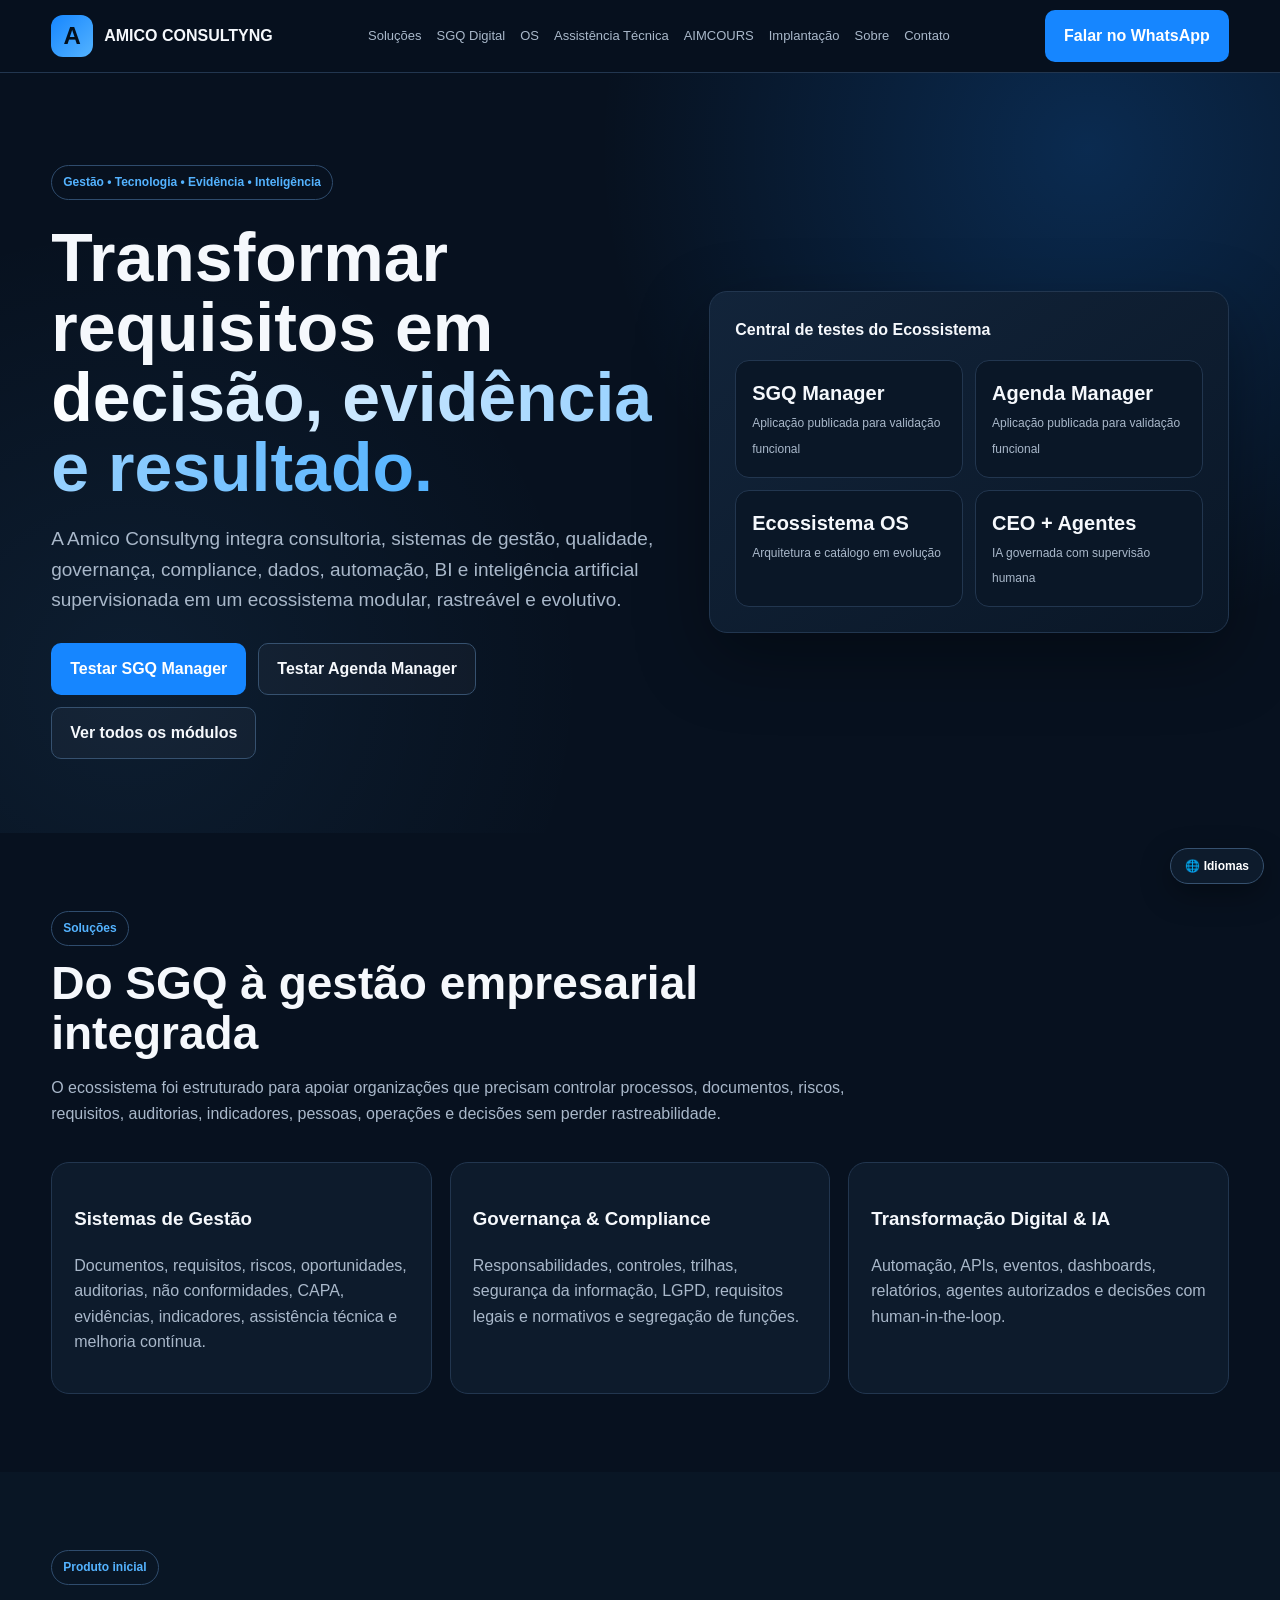
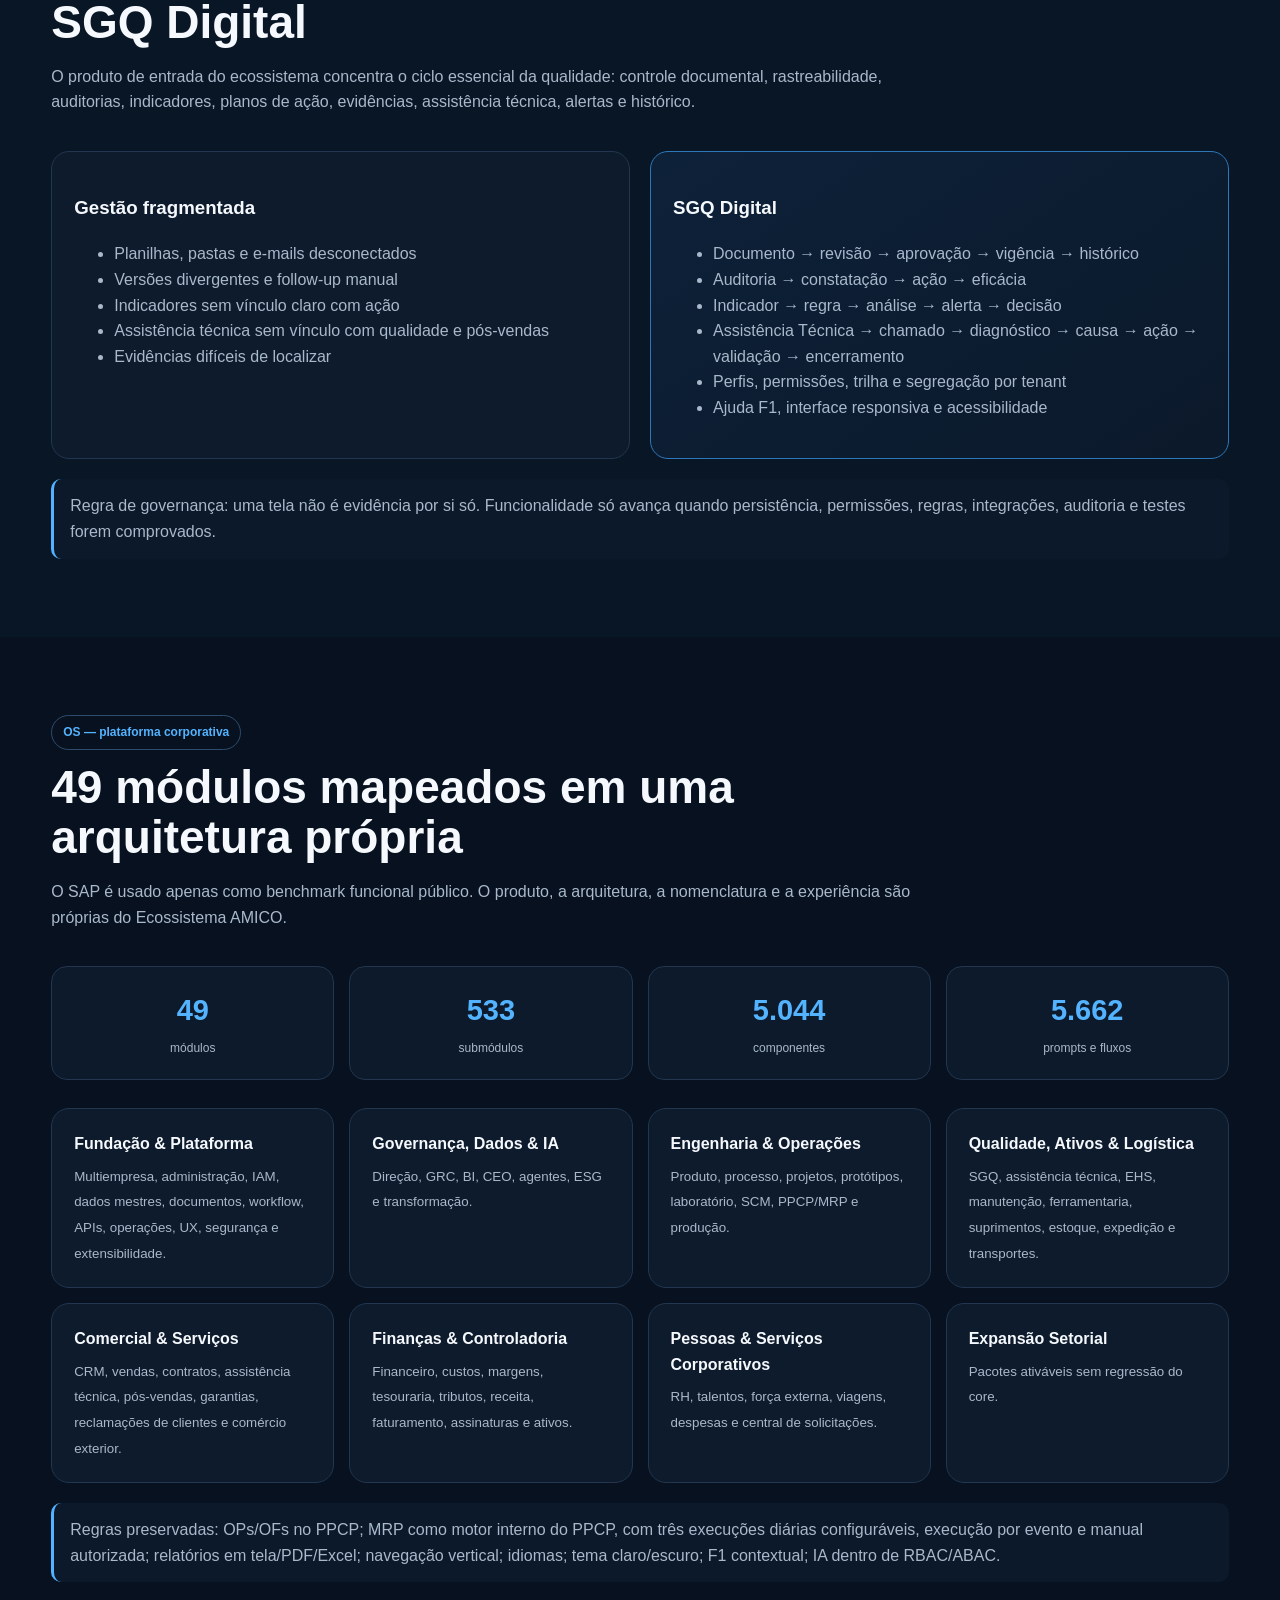
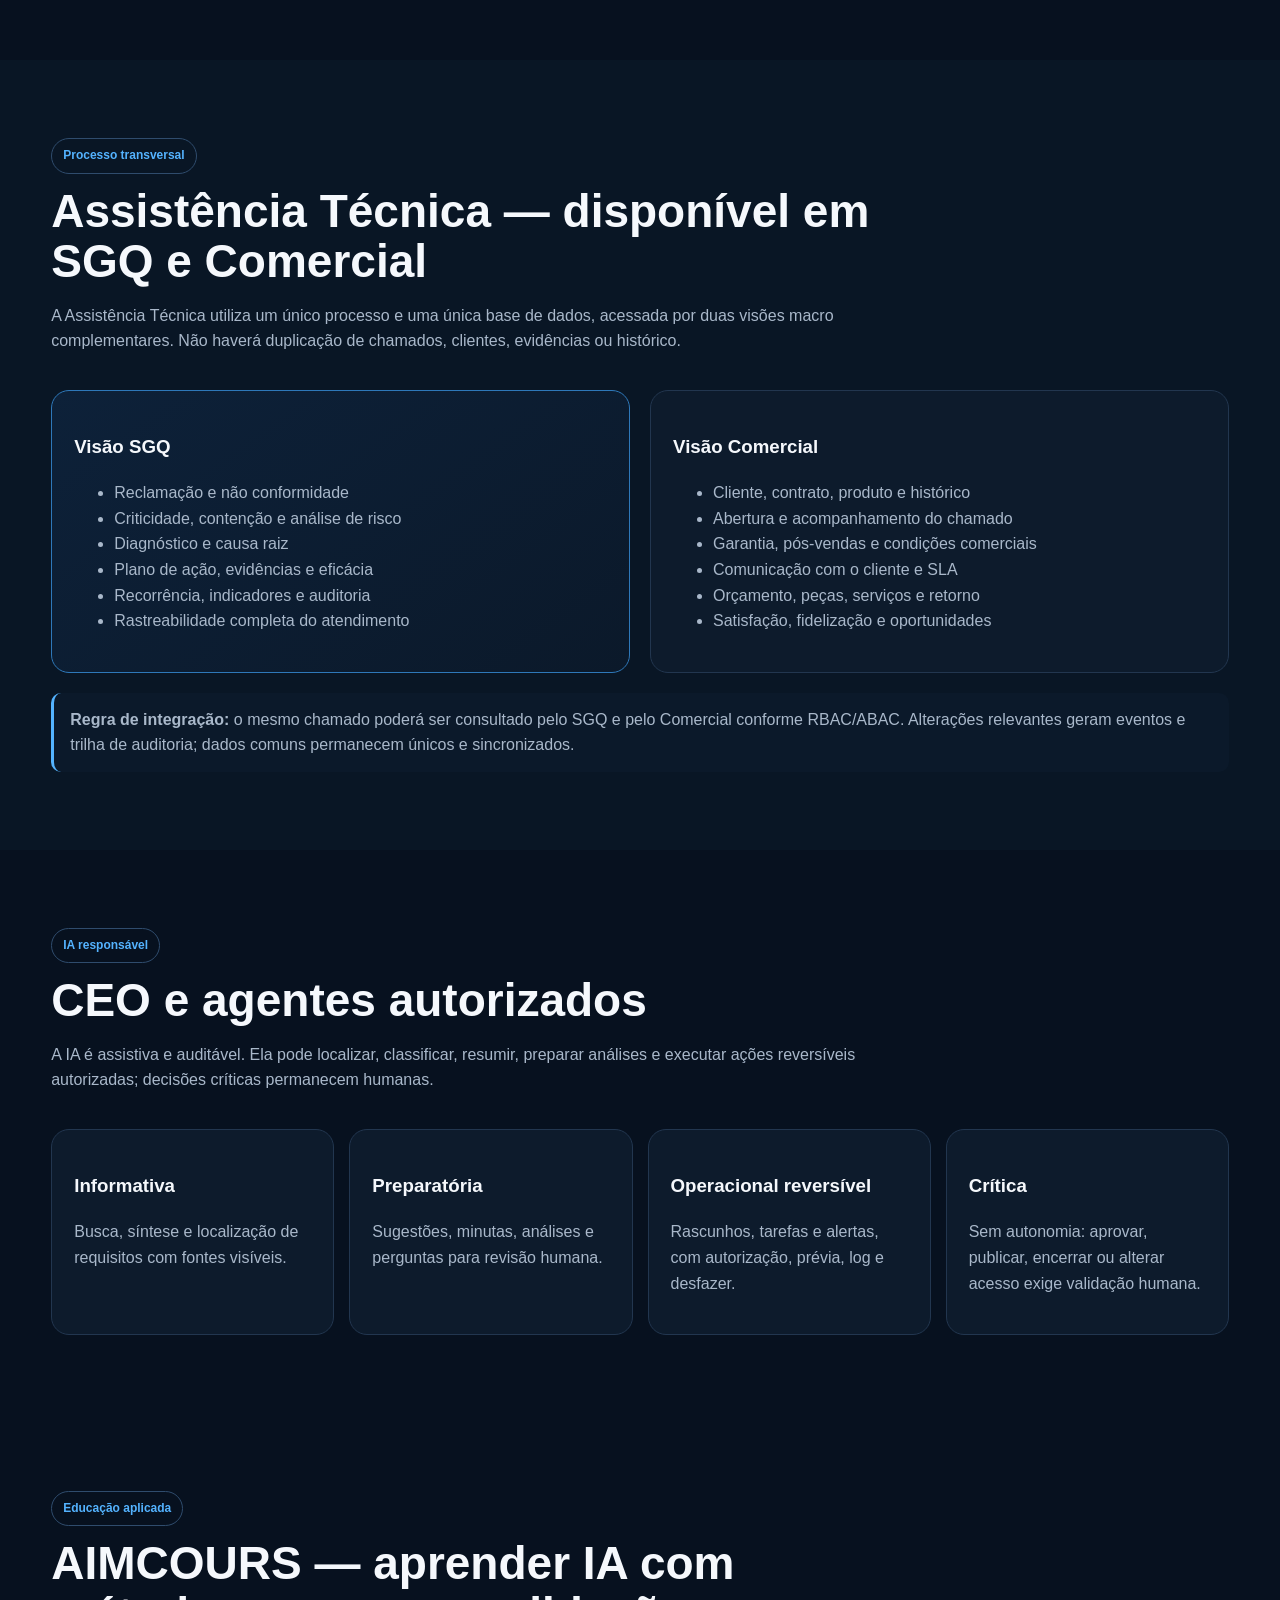
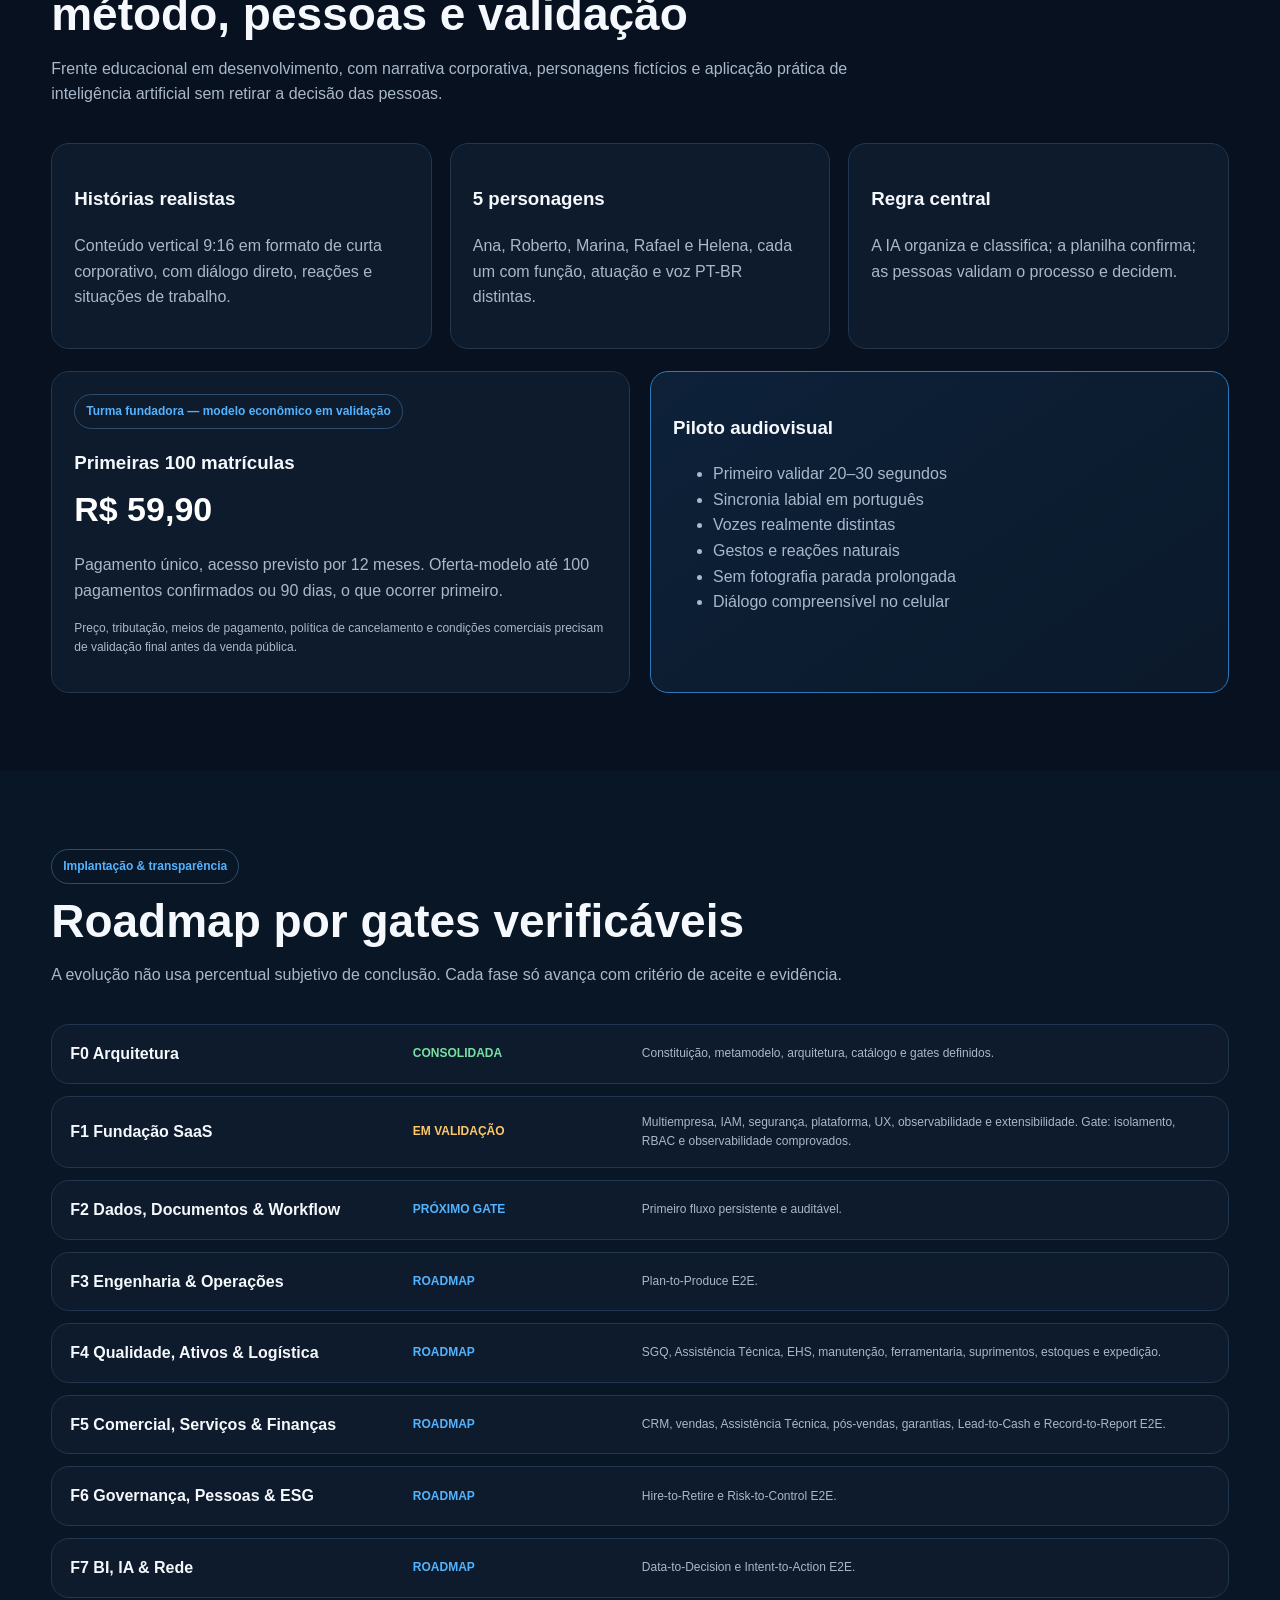
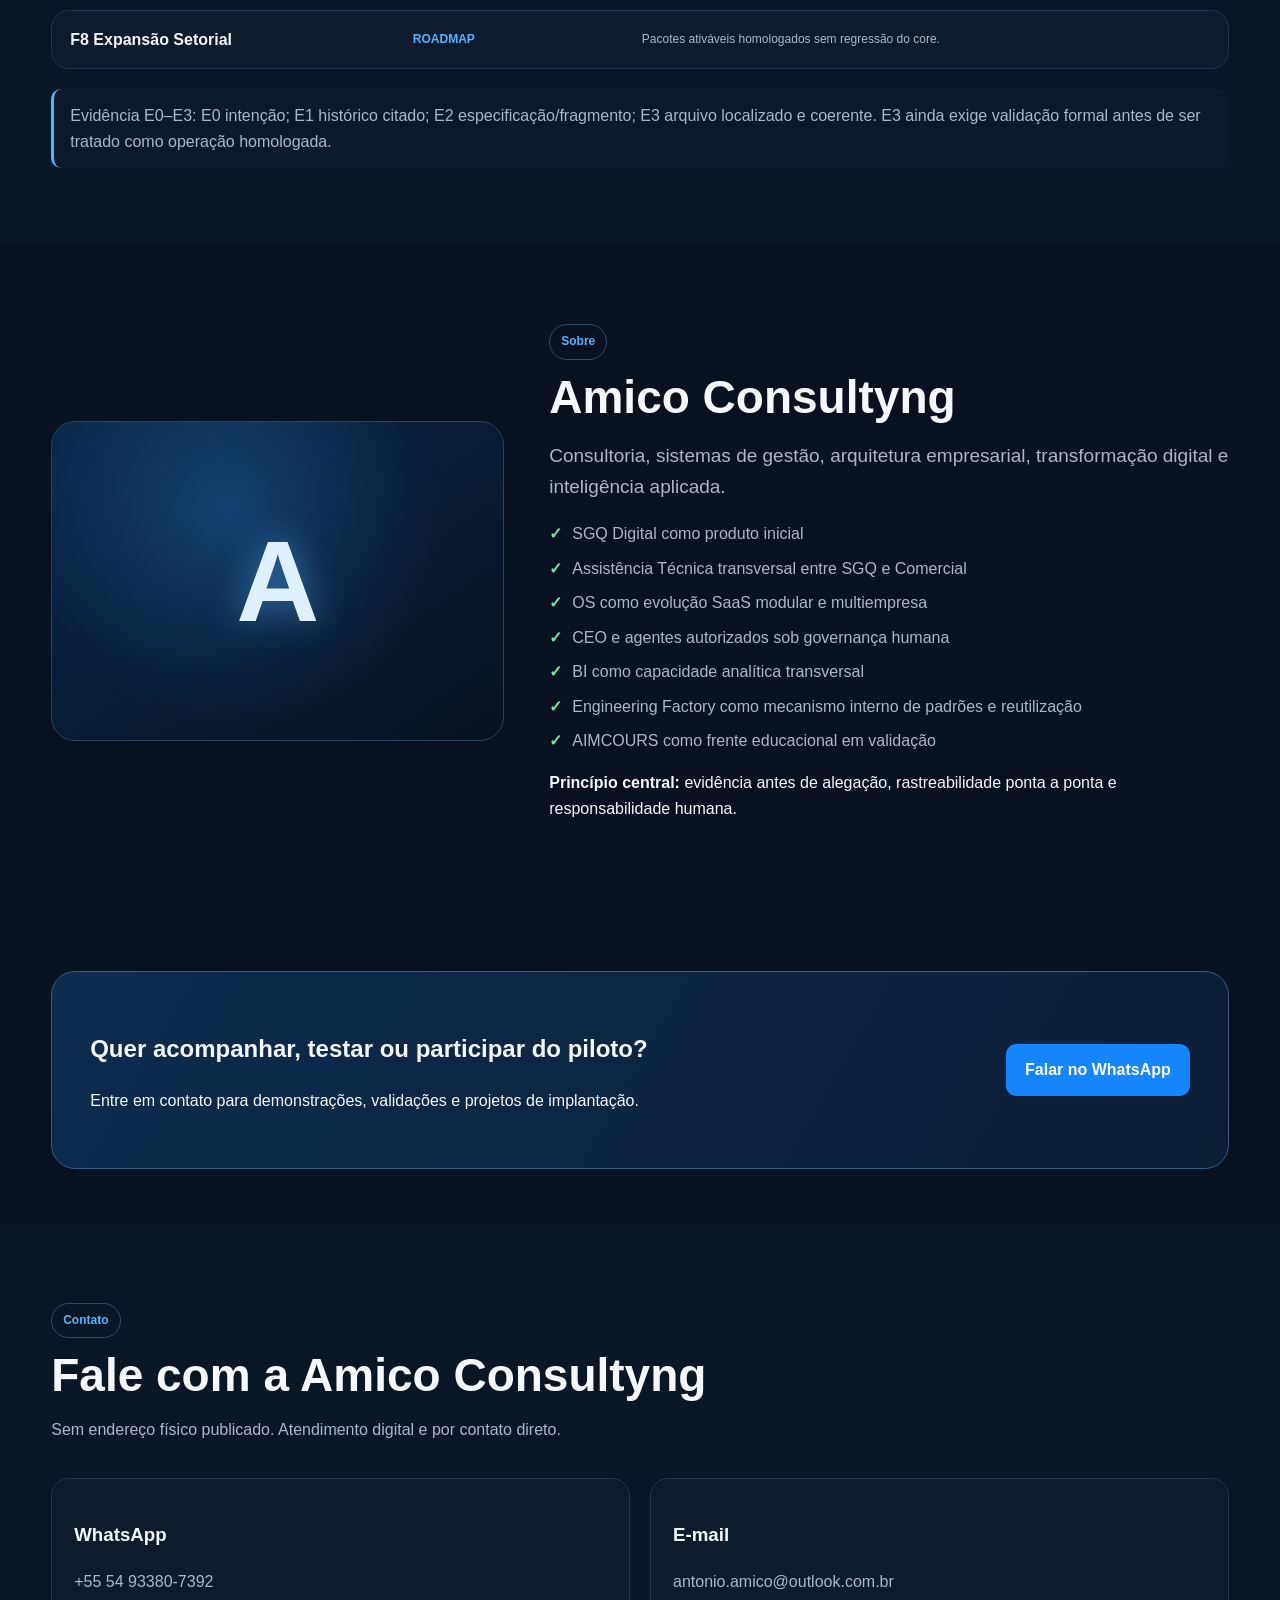
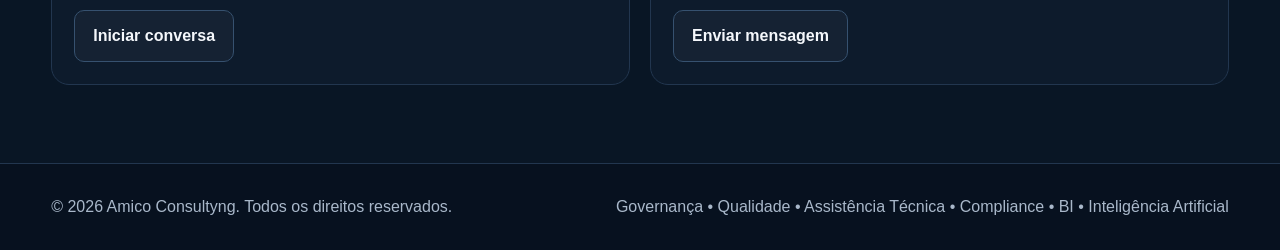
==== commit 82c8c2ef: "fix: restaurar navegação funcional e central de testes" ====
--- a/index.html
+++ b/index.html
@@ -16,7 +16,7 @@
 </head>
 <body>
 <nav class="nav"><div class="container nav-inner"><a class="brand" href="#inicio"><span class="logo">A</span><span>AMICO CONSULTYNG</span></a><button class="menu-btn" aria-label="Abrir menu" onclick="document.querySelector('.links').classList.toggle('open')">☰</button><div class="links"><a href="#solucoes">Soluções</a><a href="#sgq">SGQ Digital</a><a href="#os">OS</a><a href="#assistencia">Assistência Técnica</a><a href="#aimcours">AIMCOURS</a><a href="#implantacao">Implantação</a><a href="#sobre">Sobre</a><a href="#contato">Contato</a></div><a class="btn btn-primary" href="https://wa.me/5554933807392?text=Olá,%20quero%20conhecer%20as%20soluções%20da%20Amico%20Consultyng." target="_blank" rel="noopener">Falar no WhatsApp</a></div></nav>
-<header id="inicio" class="hero"><div class="container hero-grid"><div><span class="eyebrow">Gestão • Tecnologia • Evidência • Inteligência</span><h1>Transformar requisitos em <span class="gradient">decisão, evidência e resultado.</span></h1><p class="lead">A Amico Consultyng integra consultoria, sistemas de gestão, qualidade, governança, compliance, dados, automação, BI e inteligência artificial supervisionada em um ecossistema modular, rastreável e evolutivo.</p><div class="actions"><a class="btn btn-primary" href="#sgq">Conhecer o SGQ Digital</a><a class="btn btn-secondary" href="#assistencia">Ver Assistência Técnica</a></div></div><div class="panel"><strong>Arquitetura atual do Ecossistema</strong><div class="metric-grid" style="margin-top:18px"><div class="metric"><strong>SGQ Digital</strong><span>Produto inicial e demonstrável</span></div><div class="metric"><strong>OS</strong><span>Plataforma corporativa SaaS</span></div><div class="metric"><strong>CEO + Agentes</strong><span>IA governada com supervisão humana</span></div><div class="metric"><strong>BI</strong><span>Indicadores, tendências e apoio à decisão</span></div></div></div></div></header>
+<header id="inicio" class="hero"><div class="container hero-grid"><div><span class="eyebrow">Gestão • Tecnologia • Evidência • Inteligência</span><h1>Transformar requisitos em <span class="gradient">decisão, evidência e resultado.</span></h1><p class="lead">A Amico Consultyng integra consultoria, sistemas de gestão, qualidade, governança, compliance, dados, automação, BI e inteligência artificial supervisionada em um ecossistema modular, rastreável e evolutivo.</p><div class="actions"><a class="btn btn-primary" href="sgq-manager-online/">Testar SGQ Manager</a><a class="btn btn-secondary" href="agenda-manager/">Testar Agenda Manager</a><a class="btn btn-secondary" href="#os">Ver todos os módulos</a></div></div><div class="panel"><strong>Central de testes do Ecossistema</strong><div class="metric-grid" style="margin-top:18px"><a class="metric" href="sgq-manager-online/"><strong>SGQ Manager</strong><span>Aplicação publicada para validação funcional</span></a><a class="metric" href="agenda-manager/"><strong>Agenda Manager</strong><span>Aplicação publicada para validação funcional</span></a><div class="metric"><strong>Ecossistema OS</strong><span>Arquitetura e catálogo em evolução</span></div><div class="metric"><strong>CEO + Agentes</strong><span>IA governada com supervisão humana</span></div></div></div></div></header>
 <section id="solucoes" class="section"><div class="container"><div class="section-head"><span class="eyebrow">Soluções</span><h2>Do SGQ à gestão empresarial integrada</h2><p>O ecossistema foi estruturado para apoiar organizações que precisam controlar processos, documentos, riscos, requisitos, auditorias, indicadores, pessoas, operações e decisões sem perder rastreabilidade.</p></div><div class="grid3"><article class="card"><h3>Sistemas de Gestão</h3><p>Documentos, requisitos, riscos, oportunidades, auditorias, não conformidades, CAPA, evidências, indicadores, assistência técnica e melhoria contínua.</p></article><article class="card"><h3>Governança & Compliance</h3><p>Responsabilidades, controles, trilhas, segurança da informação, LGPD, requisitos legais e normativos e segregação de funções.</p></article><article class="card"><h3>Transformação Digital & IA</h3><p>Automação, APIs, eventos, dashboards, relatórios, agentes autorizados e decisões com human-in-the-loop.</p></article></div></div></section>
 <section id="sgq" class="section alt"><div class="container"><div class="section-head"><span class="eyebrow">Produto inicial</span><h2>SGQ Digital</h2><p>O produto de entrada do ecossistema concentra o ciclo essencial da qualidade: controle documental, rastreabilidade, auditorias, indicadores, planos de ação, evidências, assistência técnica, alertas e histórico.</p></div><div class="compare"><article class="card"><h3>Gestão fragmentada</h3><ul><li>Planilhas, pastas e e-mails desconectados</li><li>Versões divergentes e follow-up manual</li><li>Indicadores sem vínculo claro com ação</li><li>Assistência técnica sem vínculo com qualidade e pós-vendas</li><li>Evidências difíceis de localizar</li></ul></article><article class="card highlight"><h3>SGQ Digital</h3><ul><li>Documento → revisão → aprovação → vigência → histórico</li><li>Auditoria → constatação → ação → eficácia</li><li>Indicador → regra → análise → alerta → decisão</li><li>Assistência Técnica → chamado → diagnóstico → causa → ação → validação → encerramento</li><li>Perfis, permissões, trilha e segregação por tenant</li><li>Ajuda F1, interface responsiva e acessibilidade</li></ul></article></div><div class="note" style="margin-top:20px">Regra de governança: uma tela não é evidência por si só. Funcionalidade só avança quando persistência, permissões, regras, integrações, auditoria e testes forem comprovados.</div></div></section>
 <section id="os" class="section"><div class="container"><div class="section-head"><span class="eyebrow">OS — plataforma corporativa</span><h2>49 módulos mapeados em uma arquitetura própria</h2><p>O SAP é usado apenas como benchmark funcional público. O produto, a arquitetura, a nomenclatura e a experiência são próprias do Ecossistema AMICO.</p></div><div class="facts"><div class="fact"><strong>49</strong><span>módulos</span></div><div class="fact"><strong>533</strong><span>submódulos</span></div><div class="fact"><strong>5.044</strong><span>componentes</span></div><div class="fact"><strong>5.662</strong><span>prompts e fluxos</span></div></div><div class="modules" style="margin-top:28px"><div class="module"><b>Fundação & Plataforma</b><small>Multiempresa, administração, IAM, dados mestres, documentos, workflow, APIs, operações, UX, segurança e extensibilidade.</small></div><div class="module"><b>Governança, Dados & IA</b><small>Direção, GRC, BI, CEO, agentes, ESG e transformação.</small></div><div class="module"><b>Engenharia & Operações</b><small>Produto, processo, projetos, protótipos, laboratório, SCM, PPCP/MRP e produção.</small></div><div class="module"><b>Qualidade, Ativos & Logística</b><small>SGQ, assistência técnica, EHS, manutenção, ferramentaria, suprimentos, estoque, expedição e transportes.</small></div><div class="module"><b>Comercial & Serviços</b><small>CRM, vendas, contratos, assistência técnica, pós-vendas, garantias, reclamações de clientes e comércio exterior.</small></div><div class="module"><b>Finanças & Controladoria</b><small>Financeiro, custos, margens, tesouraria, tributos, receita, faturamento, assinaturas e ativos.</small></div><div class="module"><b>Pessoas & Serviços Corporativos</b><small>RH, talentos, força externa, viagens, despesas e central de solicitações.</small></div><div class="module"><b>Expansão Setorial</b><small>Pacotes ativáveis sem regressão do core.</small></div></div><div class="note" style="margin-top:20px">Regras preservadas: OPs/OFs no PPCP; MRP como motor interno do PPCP, com três execuções diárias configuráveis, execução por evento e manual autorizada; relatórios em tela/PDF/Excel; navegação vertical; idiomas; tema claro/escuro; F1 contextual; IA dentro de RBAC/ABAC.</div></div></section>
@@ -40,4 +40,4 @@
 document.getElementById('year').textContent=new Date().getFullYear();document.querySelectorAll('.links a').forEach(a=>a.addEventListener('click',()=>document.querySelector('.links').classList.remove('open')));
 </script>
 <script src="https://translate.google.com/translate_a/element.js?cb=googleTranslateElementInit" async></script>
-</body></html>+</body></html>
